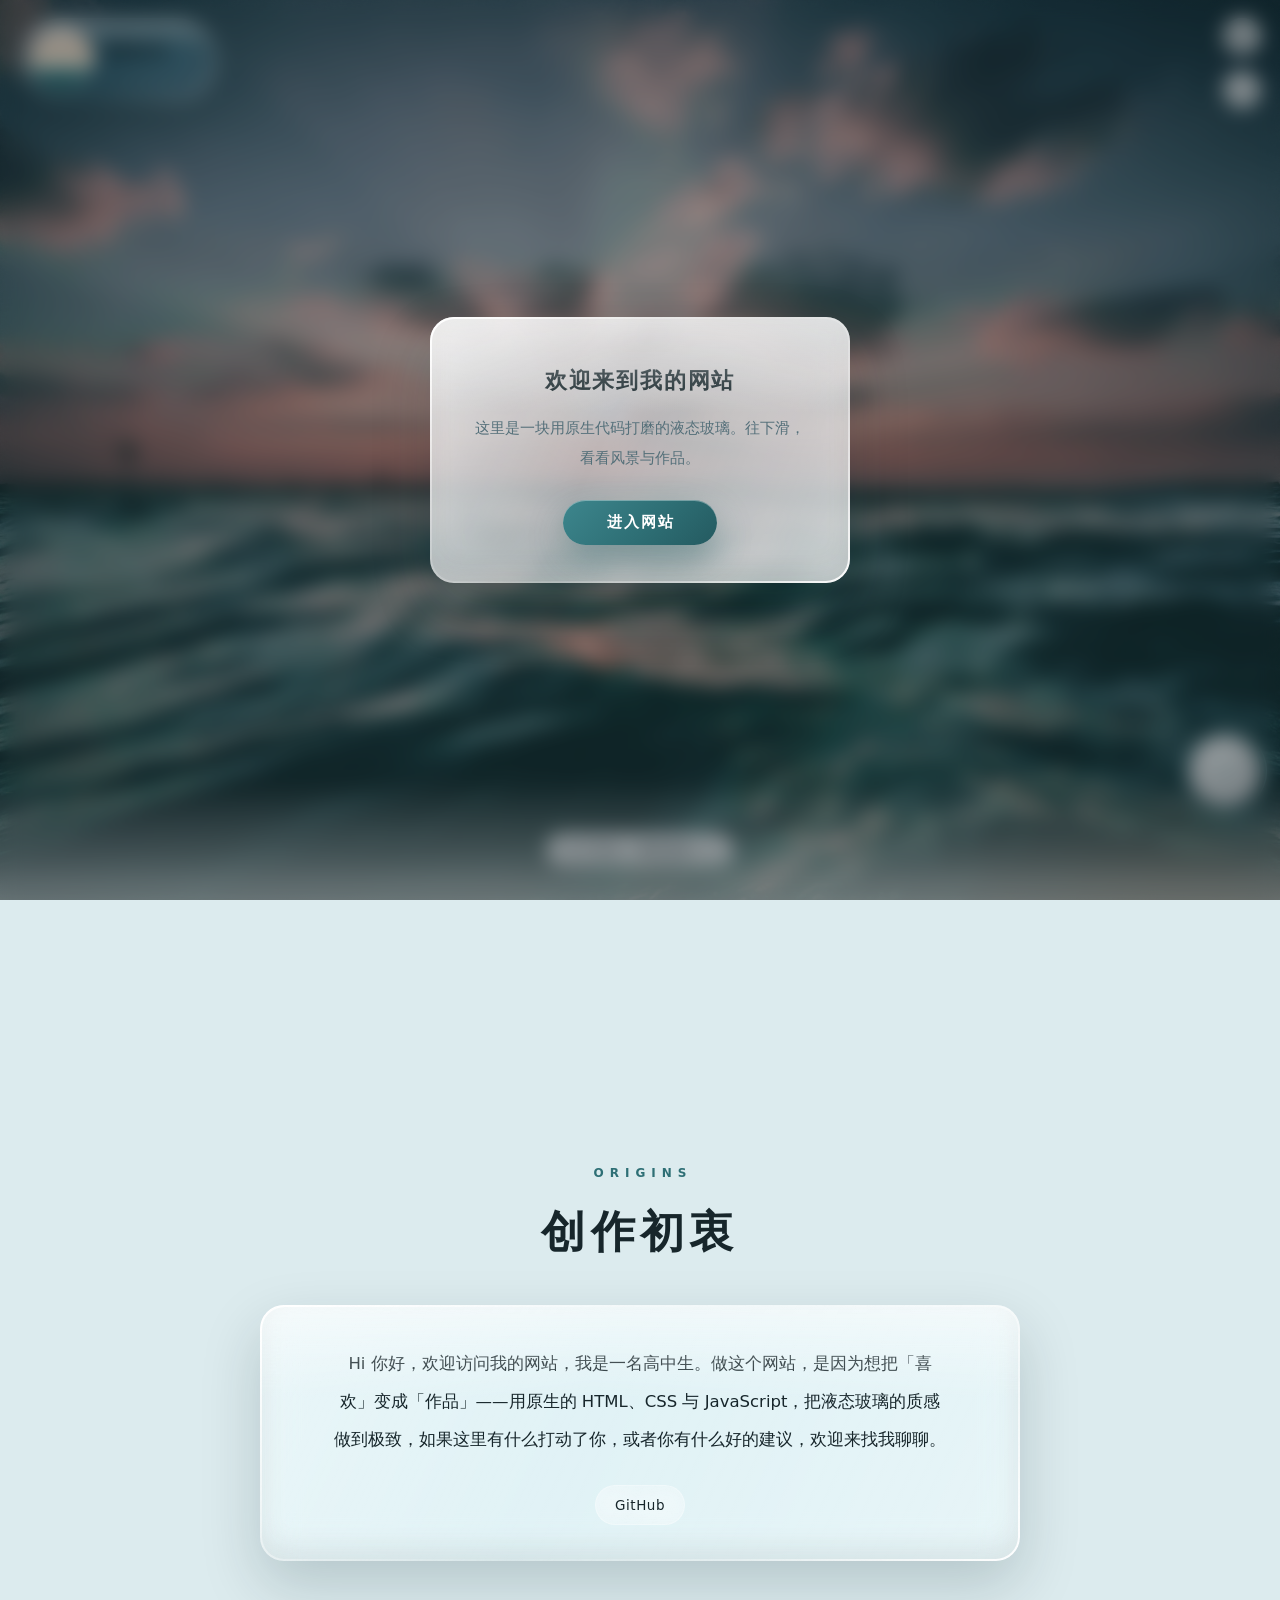
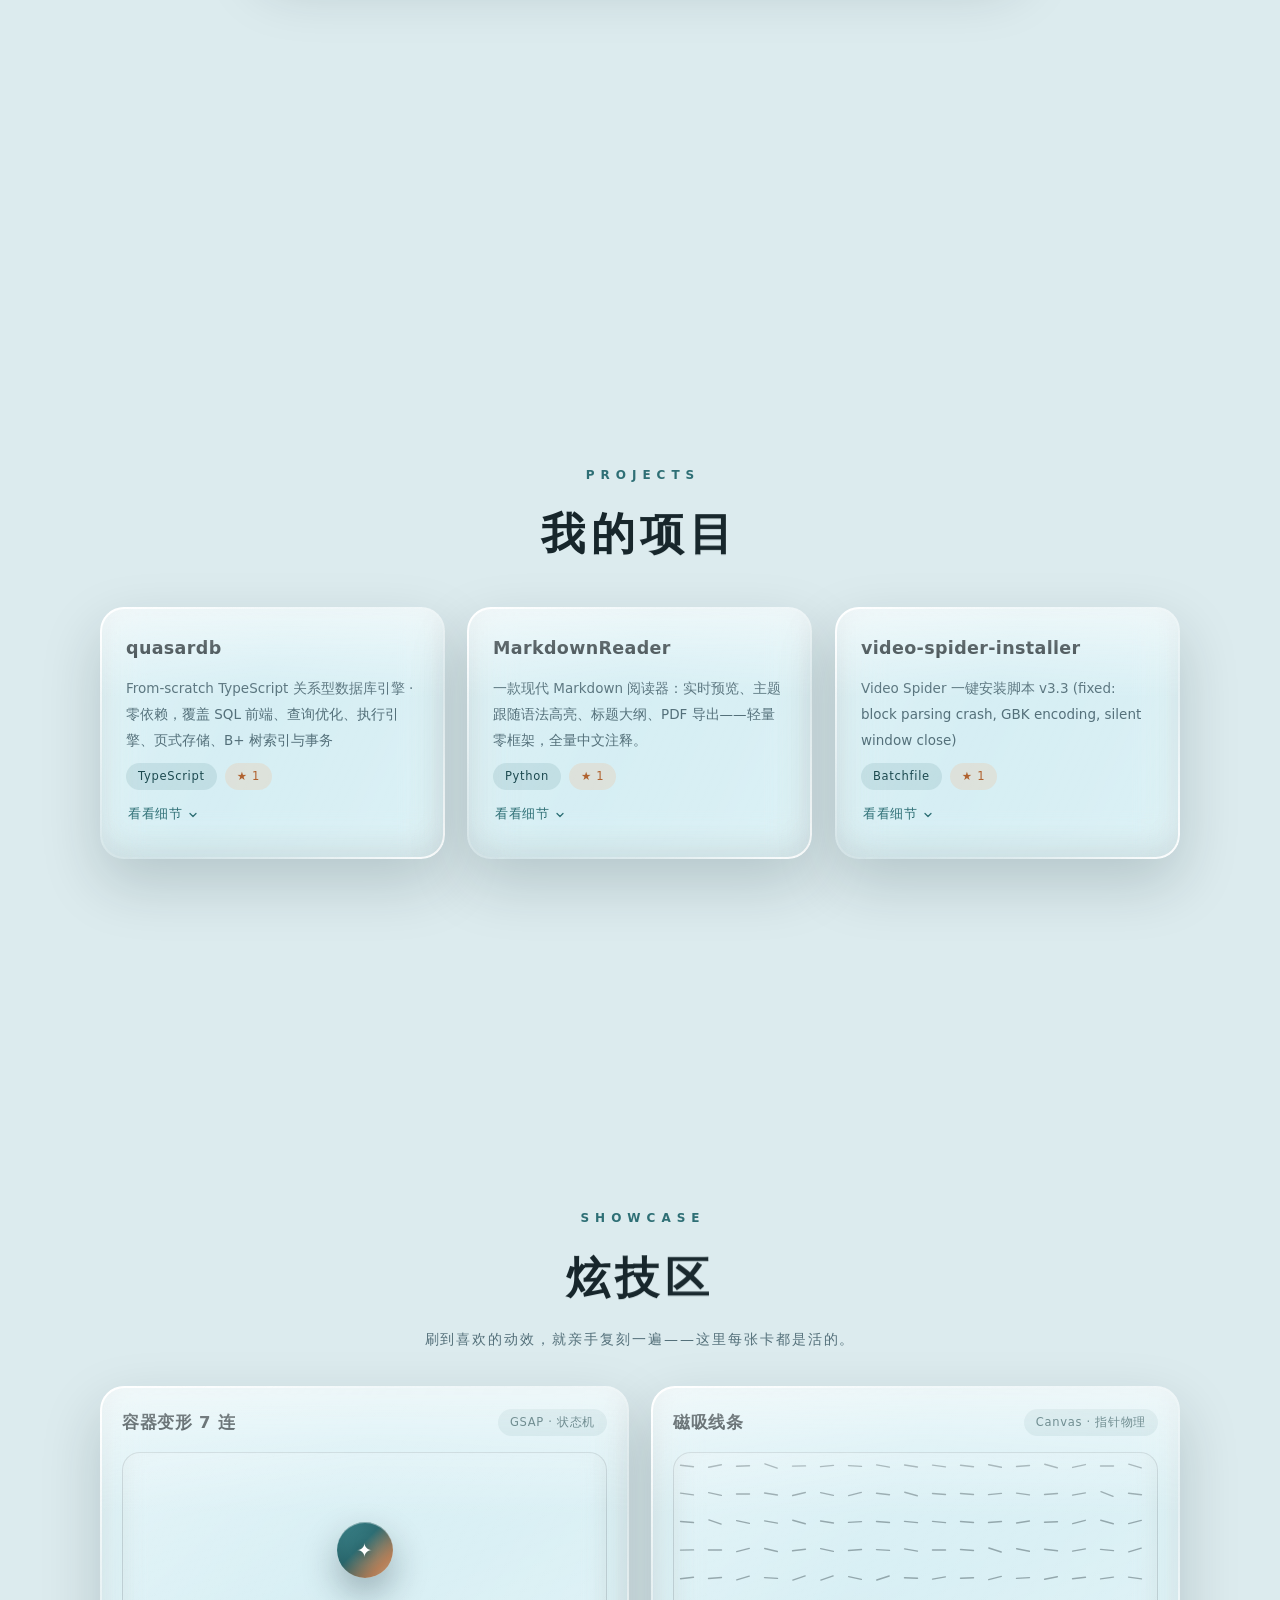
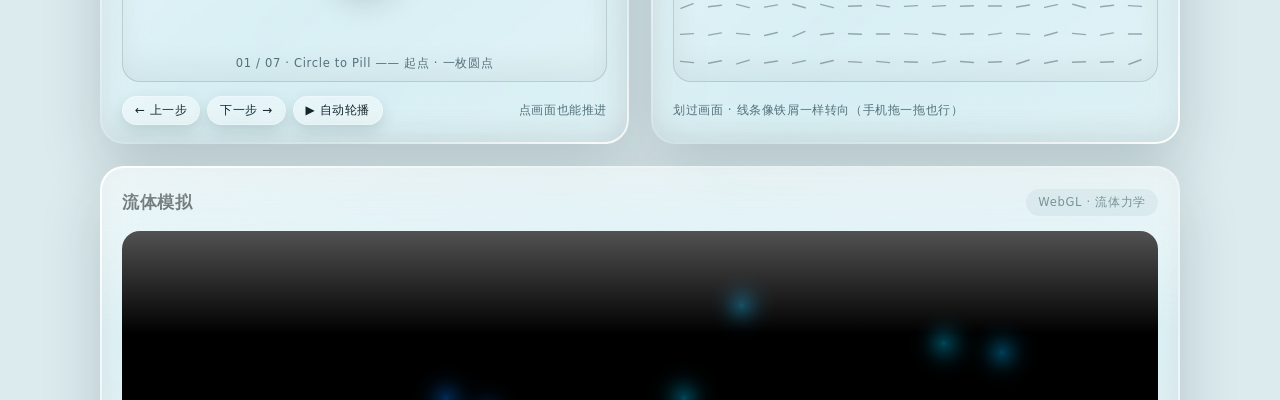
==== index.html @ e71c5c93 "fix: 导航球三连修（v20261081）：菜单条目统一行高（GitHub 继承 1.8 行高独大）、珠子换 5.5s 可感轻浮动+悬停抬升、页脚找回归 tilt/入场揭示并让第四屏内滚同步倾斜坐标" ====
<!DOCTYPE html>
<html lang="zh-CN">
<head>
  <meta charset="UTF-8">
  <meta name="viewport" content="width=device-width, initial-scale=1.0, viewport-fit=cover">
  <meta name="color-scheme" content="light dark">
  <meta name="description" content="跨世代 · 个人创作者。原生代码手写的液态玻璃个人站：创作初衷与项目展示。">
  <!-- 相对路径基准：适配 GitHub Pages 子路径部署 -->
  <base href="./">
  <title>跨世代 · Liquid Glass</title>
  <link rel="stylesheet" href="css/style.css?v=20261081">
  <link rel="stylesheet" href="css/showcase.css?v=20261081">
</head>
<body>

  <!-- 全页视频背景：放入 assets/hero-video.mp4 后自动启用固定播放 -->
  <video id="hero-video" muted loop playsinline preload="auto" hidden
         aria-hidden="true"></video>

  <!-- 全页天幕：流动渐变层 + 极光层（fixed，所有屏共享同一底，翻页无接缝） -->
  <div class="page-flow" aria-hidden="true"></div>
  <div class="page-aurora" aria-hidden="true"><i></i><i></i><i></i></div>

  <!-- 左上角身份栏：头像 + 名字 + 引言（点击头像丝滑展开自我介绍） -->
  <header class="identity glass-chip" id="identity">
    <button class="avatar glass-orb" id="avatar" type="button"
            aria-expanded="false" aria-controls="about-card" title="关于我">
      <img src="assets/avatar.jpg?v=2" alt="跨世代的头像" id="avatar-img">
    </button>
    <div class="identity-text">
      <h1 class="identity-name" id="hero-name"></h1>
      <p class="identity-motto" id="hero-motto"></p>
    </div>
  </header>

  <!-- 展开的自我介绍玻璃卡：挂在 body 层（身份栏自带模糊，会把子卡的
       背板采样圈死在自己的合成根里，字透出来没有模糊），fixed 定位到卡下 -->
  <div class="about-card glass-panel" id="about-card">
    <p class="about-kicker" id="about-kicker"></p>
    <h2 class="about-title" id="about-title"></h2>
    <p class="about-text" id="about-text"></p>
    <div class="about-actions">
      <a class="ghost-btn" id="about-github" target="_blank" rel="noopener"></a>
      <button class="ghost-btn" id="about-fold" type="button">收起</button>
    </div>
  </div>

  <!-- 快捷导航球：固定悬浮，点击弹出快捷菜单（回顶部 / 初衷 / 项目 / 炫技区 / GitHub） -->
  <div class="orb-anchor" id="orb-anchor">
    <button class="orb glass-orb orb-c" id="orb-nav" type="button" data-depth="0.04"
            aria-expanded="false" aria-controls="orb-menu" aria-label="快捷导航">
      <i class="orb-halo" aria-hidden="true"></i>
      <span class="orb-glyph" aria-hidden="true">✦</span>
    </button>
    <nav class="orb-menu" id="orb-menu" hidden aria-label="快捷导航菜单">
      <button class="orb-item" data-go="top" type="button">⌂ 回顶部</button>
      <button class="orb-item" data-go="s-creation" type="button">✎ 创作初衷</button>
      <button class="orb-item" data-go="s-projects" type="button">◈ 我的项目</button>
      <button class="orb-item" data-go="s-showcase" type="button">⚗ 炫技区</button>
      <a class="orb-item" id="orb-github" target="_blank" rel="noopener">↗ GitHub</a>
    </nav>
  </div>

  <!-- 右上角：深浅色切换 + 液态玻璃开关（悬停 1 秒显示功能提示） -->
  <div class="top-controls">
    <button class="theme-toggle glass-control" id="theme-toggle" type="button"
            aria-label="深浅色切换">
      <svg viewBox="0 0 24 24" width="18" height="18" aria-hidden="true">
        <g class="icon-moon">
          <path d="M21 12.79A9 9 0 1 1 11.21 3 7 7 0 0 0 21 12.79z" fill="currentColor"/>
        </g>
        <g class="icon-sun" fill="none" stroke="currentColor" stroke-width="2.2" stroke-linecap="round">
          <circle cx="12" cy="12" r="4.4" fill="currentColor" stroke="none"/>
          <path d="M12 2.5v2.2M12 19.3v2.2M2.5 12h2.2M19.3 12h2.2M5.2 5.2l1.6 1.6M17.2 17.2l1.6 1.6M18.8 5.2l-1.6 1.6M6.8 17.2l-1.6 1.6"/>
        </g>
      </svg>
      <span class="tip">深浅色切换</span>
    </button>

    <button class="glass-toggle glass-control" id="glass-toggle" type="button"
            aria-pressed="true" aria-label="材质切换">
      <svg viewBox="0 0 36 36" width="18" height="18" aria-hidden="true">
        <circle class="glass-toggle-on"  cx="18" cy="18" r="7"/>
        <circle class="glass-toggle-off" cx="18" cy="18" r="7"/>
      </svg>
      <span class="tip">材质切换</span>
    </button>
  </div>

  <!-- ================= 全屏吸附滚动容器 ================= -->
  <main class="snap" id="snap">

    <!-- ===== 第一屏：唯美风景 ===== -->
    <section class="scene s-hero" id="s-hero">
      <div class="hero-bg" aria-hidden="true">
        <img src="assets/hero.jpg" alt="" id="hero-img">
      </div>
      <div class="hero-veil" aria-hidden="true"></div>
      <!-- 动态层：海面碎金波光 + 浮尘微粒（canvas 逐帧） -->
      <canvas class="hero-fx" id="hero-fx" aria-hidden="true"></canvas>

      <!-- 滚动提示 -->
      <button class="scroll-hint glass-chip" id="scroll-hint" type="button">
        <span id="scroll-hint-text"></span>
        <svg viewBox="0 0 24 24" width="14" height="14" aria-hidden="true">
          <path d="M4 9l8 8 8-8" fill="none" stroke="currentColor"
                stroke-width="2.4" stroke-linecap="round" stroke-linejoin="round"/>
        </svg>
      </button>
    </section>

    <!-- ===== 第二屏：创作初衷 ===== -->
    <section class="scene s-creation" id="s-creation">
      <div class="scene-inner">
        <header class="scene-head">
          <p class="kicker reveal" id="creation-kicker"></p>
          <h2 class="scene-title" id="creation-title"></h2>
        </header>
        <div class="glass-panel tilt creation-panel reveal" id="creation-panel">
          <i class="glare" aria-hidden="true"></i>
          <p class="big-text" id="creation-text"></p>
          <div class="panel-links">
            <a class="ghost-btn magnetic" id="creation-github" target="_blank" rel="noopener"></a>
          </div>
        </div>
      </div>
    </section>

    <!-- ===== 第三屏：我的项目 ===== -->
    <section class="scene s-projects" id="s-projects">
      <div class="scene-inner scene-inner-wide">
        <header class="scene-head">
          <p class="kicker reveal" id="projects-kicker"></p>
          <h2 class="scene-title" id="projects-title"></h2>
        </header>
        <div class="project-grid" id="project-grid">
          <!-- 骨架屏：加载时的玻璃占位 -->
          <div class="project-card glass-panel skeleton"><i class="glare"></i></div>
          <div class="project-card glass-panel skeleton"><i class="glare"></i></div>
          <div class="project-card glass-panel skeleton"><i class="glare"></i></div>
        </div>
        <p class="project-fallback glass-chip" id="project-fallback" hidden></p>
      </div>
    </section>

    <!-- ===== 第四屏：炫技区（内容超一屏，场景内部滚动，外层四页吸附节奏不变） ===== -->
    <section class="scene s-showcase" id="s-showcase">
      <div class="scene-inner scene-inner-wide">
        <header class="scene-head">
          <p class="kicker reveal" id="showcase-kicker"></p>
          <h2 class="scene-title" id="showcase-title"></h2>
          <p class="show-sub reveal" id="showcase-sub"></p>
        </header>

        <div class="show-grid" id="show-grid">

          <!-- ① 容器变形 7 连：七个几何状态的状态机 -->
          <article class="show-card glass-panel reveal">
            <i class="glare" aria-hidden="true"></i>
            <header class="show-head">
              <h3 class="show-name">容器变形 7 连</h3>
              <span class="pill">GSAP · 状态机</span>
            </header>
            <div class="stage stage-morph" id="st-morph" role="group"
                 aria-label="容器变形演示：点击画面推进到下一个形态">
              <div class="morph-fit">
                <div class="morph-box">
                  <div class="m-group" data-g="g-icon"><span class="m-glyph">✦</span></div>
                  <div class="m-group" data-g="g-pill">
                    <span class="m-glyph sm">✦</span><span class="m-text">继续探索</span>
                  </div>
                  <div class="m-group" data-g="g-card">
                    <strong class="m-title">展开的卡片</strong>
                    <p class="m-desc">胶囊撑开成卡，内容成组浮现</p>
                    <div class="m-chips">
                      <span class="m-chip">液态玻璃</span><span class="m-chip">OriginOS 手感</span>
                    </div>
                  </div>
                  <div class="m-group" data-g="g-upload">
                    <svg viewBox="0 0 24 24" width="20" height="20" aria-hidden="true">
                      <path d="M12 19V6M5.5 12.5L12 6l6.5 6.5" fill="none" stroke="#fff"
                            stroke-width="2.4" stroke-linecap="round" stroke-linejoin="round"/>
                    </svg>
                    <span class="m-text">上传作品</span>
                  </div>
                  <div class="m-group" data-g="g-size">
                    <div class="m-grid">
                      <i class="m-block"></i><i class="m-block"></i><i class="m-block"></i><i class="m-block"></i>
                    </div>
                  </div>
                  <div class="m-group g-reflow" data-g="g-reflow">
                    <span class="m-num">①</span><span class="m-num">②</span>
                    <span class="m-num">③</span><span class="m-num">④</span>
                  </div>
                  <div class="m-group" data-g="g-done">
                    <svg viewBox="0 0 24 24" width="26" height="26" aria-hidden="true">
                      <path d="M4.5 12.5l5 5 10-11" fill="none" stroke="#fff"
                            stroke-width="2.6" stroke-linecap="round" stroke-linejoin="round"/>
                    </svg>
                  </div>
                </div>
              </div>
              <p class="morph-label" id="morph-label" aria-live="polite"></p>
            </div>
            <footer class="show-foot">
              <div class="foot-ctrl">
                <button class="mini-btn" id="morph-prev" type="button">← 上一步</button>
                <button class="mini-btn" id="morph-next" type="button">下一步 →</button>
                <button class="mini-btn" id="morph-auto" type="button" aria-pressed="false">▶ 自动轮播</button>
              </div>
              <span class="foot-hint">点画面也能推进</span>
            </footer>
          </article>

          <!-- ② 磁吸线条：指针/手指靠近时线条像铁屑一样转向 -->
          <article class="show-card glass-panel reveal">
            <i class="glare" aria-hidden="true"></i>
            <header class="show-head">
              <h3 class="show-name">磁吸线条</h3>
              <span class="pill">Canvas · 指针物理</span>
            </header>
            <div class="stage stage-touch" id="st-magnet" role="group"
                 aria-label="磁吸线条演示区：指针划过或手指拖动，线条会转向跟随">
            </div>
            <footer class="show-foot">
              <span class="foot-hint">划过画面 · 线条像铁屑一样转向（手机拖一拖也行）</span>
            </footer>
          </article>

          <!-- ③ 流体模拟：GPU 流体力学旗舰（通栏大舞台） -->
          <article class="show-card show-card--wide glass-panel reveal">
            <i class="glare" aria-hidden="true"></i>
            <header class="show-head">
              <h3 class="show-name">流体模拟</h3>
              <span class="pill">WebGL · 流体力学</span>
            </header>
            <div class="stage stage--cinema stage-touch" id="st-fluid" role="group"
                 aria-label="流体模拟演示区：在画面上拖动，颜料会随涡流揉开；停下不动它自己也会涌">
            </div>
            <footer class="show-foot">
              <span class="foot-hint">随手搅一搅 · 涡流把颜料揉开，停下它自己也会涌</span>
            </footer>
          </article>

          <!-- ④ 液态透镜：SDF 光线行进玻璃熔球（通栏大舞台） -->
          <article class="show-card show-card--wide glass-panel reveal">
            <i class="glare" aria-hidden="true"></i>
            <header class="show-head">
              <h3 class="show-name">液态透镜</h3>
              <span class="pill">WebGL · 光线行进</span>
            </header>
            <div class="stage stage--cinema" id="st-glass" role="group"
                 aria-label="液态透镜演示区：三颗玻璃球熔成流动的变形虫，指尖伸过去它会涌过来">
            </div>
            <footer class="show-foot">
              <span class="foot-hint">指尖伸过去 · 玻璃熔体会朝你涌</span>
            </footer>
          </article>

        </div>

        <p class="show-end reveal" id="showcase-end"></p>

        <!-- 页脚：横置玻璃小胶囊（版权页脚归最后一页，跟随内容流） -->
        <footer class="footer-bar glass-chip tilt reveal" id="footer-bar">
          <i class="glare" aria-hidden="true"></i>
          <a class="footer-link" id="footer-github" target="_blank" rel="noopener"></a>
          <i class="footer-sep" aria-hidden="true"></i>
          <span class="footer-copy" id="footer-copy"></span>
        </footer>
      </div>
    </section>
  </main>

  <!-- ============ 欢迎弹窗（仅首次访问展示） ============ -->
  <div class="modal" id="modal" hidden>
    <div class="modal-card glass-panel">
      <h1 class="modal-title" id="modal-title"></h1>
      <p class="modal-text" id="modal-text"></p>
      <button class="cta-btn magnetic" id="modal-btn" type="button"></button>
    </div>
  </div>

  <script src="assets/vendor/gsap.min.js"></script>
  <script src="js/config.js?v=20261081"></script>
  <script src="js/main.js?v=20261081"></script>
  <script src="js/showcase.js?v=20261081"></script>
  <script src="js/showcase-gl.js?v=20261081"></script>
</body>
</html>
---- css/style.css ----
/* ============================================================
   style.css · 跨世代 · Liquid Glass
   材质：液态玻璃（折射描边 + 顶部高光 + 指针追光 + 真实位移折射）
   动效：弹簧缓动 / Ken Burns / 视差 / 3D 倾斜 / 磁性吸附
   分区：
   ① 重置与令牌（浅/深）   ② 全屏吸附滚动
   ③ 液态玻璃材质体系      ④ 固定标识 / 右上角开关
   ⑤ 第一屏 风景           ⑥ 头像与自我介绍展开
   ⑦ 通用场景（标题/极光/揭示）
   ⑧ 创作初衷              ⑨ 项目网格
   ⑩ 尾屏页脚              ⑪ 欢迎弹窗
   ⑫ 按钮体系              ⑬ 关键帧
   ⑭ 无障碍（减弱动态）    ⑮ 响应式
   ============================================================ */

/* ---------- ① 重置与令牌 ---------- */
* { box-sizing: border-box; margin: 0; padding: 0; }

:root {
  /* 自照片提取的青橙色系 */
  --teal: #2e6f75;
  --teal-deep: #1c4a50;
  --peach: #f2b98c;
  --cream: #f7f2e9;

  --bg-a: #dcebee;            /* 页面底色（青雾） */
  --bg-b: #f5eee3;            /* 页面底色（暖沙） */
  --ink: #17262b;
  --muted: #54707a;
  --line: rgba(23, 38, 43, 0.14);
  --flow-mid: #e7f0ee;        /* 流动底色中间色 */

  /* 玻璃（OriginOS 白玻璃透镜参数） */
  --glass-bg: linear-gradient(115deg, rgba(255,255,255,.26), rgba(255,255,255,.09) 42%, rgba(255,255,255,.2));
  --glass-solid: rgba(250, 252, 252, 0.92);
  --ring: linear-gradient(135deg, rgba(255,255,255,1), rgba(255,255,255,.28) 30%, rgba(255,255,255,.07) 50%, rgba(255,255,255,.32) 72%, rgba(255,255,255,.95));
  --sheen: linear-gradient(180deg, rgba(255,255,255,.52), rgba(255,255,255,0) 36%);
  --drop: 0 24px 60px rgba(8, 32, 40, 0.18), inset 0 -12px 26px rgba(8, 32, 40, 0.08);

  /* 弹簧缓动（OriginOS 6 手感） */
  --spring: cubic-bezier(0.34, 1.56, 0.64, 1);
  --out: cubic-bezier(0.22, 1, 0.36, 1);
}

body.dark {
  --bg-a: #0a1418;
  --bg-b: #0f1d23;
  --flow-mid: #12242c;
  --ink: #e6f0f2;
  --muted: #92a9b1;
  --line: rgba(230, 240, 242, 0.12);
  --glass-bg: linear-gradient(115deg, rgba(255,255,255,.12), rgba(255,255,255,.04) 42%, rgba(255,255,255,.09));
  --glass-solid: rgba(14, 23, 28, 0.95);
  --ring: linear-gradient(135deg, rgba(255,255,255,.5), rgba(255,255,255,.12) 30%, rgba(255,255,255,.03) 50%, rgba(255,255,255,.16) 72%, rgba(255,255,255,.42));
  --sheen: linear-gradient(180deg, rgba(255,255,255,.18), rgba(255,255,255,0) 36%);
  --drop: 0 30px 70px rgba(0, 0, 0, 0.5), inset 0 -12px 26px rgba(0, 0, 0, 0.28);
}

html {
  scroll-behavior: smooth;
  scroll-snap-type: y mandatory;   /* 全屏吸附翻页 */
}

body {
  min-height: 100vh;
  background: var(--bg-a);   /* 基础色，视觉底色由全页天幕层承担 */
  color: var(--ink);
  font-family: "PingFang SC", "MiSans", "HarmonyOS Sans SC", "Microsoft YaHei", system-ui, sans-serif;
  line-height: 1.8;
  overflow-x: hidden;
  -webkit-font-smoothing: antialiased;
  transition: background 0.5s var(--out), color 0.5s var(--out);
}

/* ---------- ② 全屏吸附滚动 ---------- */
.scene {
  position: relative;
  min-height: 100vh;
  min-height: 100svh;
  scroll-snap-align: start;
  scroll-snap-stop: always;
  display: grid;
  place-items: center;
  padding: 108px 26px 84px;
  overflow: hidden;
}

/* ---------- ③ 液态玻璃材质体系 ----------
   三层叠加：折射描边(::before) + 玻璃底(含流光) + 顶部高光(::after)；
   追光 glare 为独立子元素，跟随指针（--gx/--gy 由 JS 写入）。
   注意：backdrop-filter 不参与过渡（避免逐帧重算模糊）。 */
.glass-panel, .glass-chip, .glass-control, .glass-orb {
  position: relative;
  border-radius: 24px;
  background-image: var(--glass-bg);
  -webkit-backdrop-filter: blur(22px) saturate(180%);
  backdrop-filter: blur(22px) saturate(180%);
  box-shadow: var(--drop);
  transition: background-color 0.45s var(--out), box-shadow 0.45s var(--out);
  isolation: isolate;
}

/* 漂浮玻璃珠：真折射透镜（canvas 逐帧绘制弯折画面，这里只做微弱柔化，
   保证折射纹理清晰透出） */
.glass-orb {
  -webkit-backdrop-filter: blur(1px) saturate(180%) brightness(1.05);
  backdrop-filter: blur(1px) saturate(180%) brightness(1.05);
}

/* 折射描边：渐变环模拟玻璃边缘的弯折高光 */
.glass-panel::before, .glass-chip::before, .glass-control::before, .glass-orb::before {
  content: '';
  position: absolute;
  inset: 0;
  border-radius: inherit;
  padding: 1.6px;
  background: var(--ring);
  -webkit-mask: linear-gradient(#000 0 0) content-box, linear-gradient(#000 0 0);
  -webkit-mask-composite: xor;
  mask: linear-gradient(#000 0 0) content-box, linear-gradient(#000 0 0);
  mask-composite: exclude;
  pointer-events: none;
  z-index: 2;
}

/* 顶部高光：模拟天光在玻璃上表面的反射 */
.glass-panel::after, .glass-chip::after, .glass-control::after, .glass-orb::after {
  content: '';
  position: absolute;
  inset: 0;
  border-radius: inherit;
  background: var(--sheen);
  pointer-events: none;
  z-index: 2;
}

/* 追光层：跟随指针的高光斑 */
.glare {
  position: absolute;
  inset: -1px;
  border-radius: inherit;
  background: radial-gradient(340px circle at var(--gx, 50%) var(--gy, 40%),
              rgba(255, 255, 255, 0.32), rgba(255, 255, 255, 0) 58%);
  opacity: 0;
  transition: opacity 0.35s var(--out);
  pointer-events: none;
  z-index: 1;
}
.tilt:hover .glare, .glass-panel:hover > .glare { opacity: 1; }

/* 小号玻璃胶囊（徽章/引言/提示） */
.glass-chip {
  border-radius: 999px;
  padding: 7px 18px;
  font-size: 13px;
  letter-spacing: 0.08em;
}

/* 玻璃关闭：更实的半透明底，保证可读性（backdrop-filter 移除）
   玻璃珠单独处理：保留气泡明暗结构，仅关闭折射（--orb-bg 定义在 .orb 上） */
body:not(.glass-enabled) .glass-panel,
body:not(.glass-enabled) .glass-chip,
body:not(.glass-enabled) .glass-control {
  background-image: none;
  background-color: var(--glass-solid);
  -webkit-backdrop-filter: none;
  backdrop-filter: none;
}
body:not(.glass-enabled) .orb {
  background-image: var(--orb-bg);
  background-color: transparent;
  -webkit-backdrop-filter: blur(1px) saturate(120%);
  backdrop-filter: blur(1px) saturate(120%);
}
@supports not ((backdrop-filter: blur(1px)) or (-webkit-backdrop-filter: blur(1px))) {
  .glass-panel, .glass-chip, .glass-control, .glass-orb {
    background-image: none;
    background-color: var(--glass-solid);
  }
}

/* ---------- ④ 左上角身份栏 / 右上角开关 ---------- */
.identity {
  position: fixed;
  top: 18px;
  left: 20px;
  z-index: 900;
  display: flex;
  align-items: center;
  gap: 14px;
  padding: 10px 46px 10px 10px;
  animation: fadeDown 0.9s var(--out) 0.15s both;
}
.identity-name {
  font-size: 18px;
  font-weight: 800;
  letter-spacing: 0.1em;
  line-height: 1.35;
}
.identity-motto {
  font-size: 11.5px;
  letter-spacing: 0.34em;
  color: var(--muted);
  line-height: 1.5;
  white-space: nowrap;
}
/* 详情卡展开时身份栏联动：亮环提亮、头像微放大（开合状态由 body.about-open 驱动） */
body.about-open .identity {
  box-shadow:
    inset 0 0 0 1.5px rgba(255, 255, 255, 0.55),
    0 18px 44px rgba(8, 32, 40, 0.28);
}
body.about-open .identity .avatar { transform: scale(1.06); }
body.dark.about-open .identity {
  box-shadow:
    inset 0 0 0 1.5px rgba(255, 255, 255, 0.28),
    0 18px 44px rgba(0, 0, 0, 0.45);
}

.top-controls {
  position: fixed;
  top: 18px;
  right: 20px;
  z-index: 900;
  display: flex;
  flex-direction: column;
  align-items: flex-end;
}
.top-controls > * + * { margin-top: 18px; }   /* 两枚按钮的间距 */
/* 悬停的按钮提升到兄弟之上：向下弹出的提示不会被相邻按钮盖住 */
.top-controls .glass-control:hover { z-index: 5; }

.glass-toggle {
  width: 36px;
  height: 36px;
  border: none;
  cursor: pointer;
  color: var(--ink);
  display: flex;
  align-items: center;
  justify-content: center;
  border-radius: 50%;
  transition:
    border-radius 0.5s var(--spring),
    background-color 0.5s var(--out),
    box-shadow 0.45s var(--out),
    transform 0.3s var(--spring);
}
.glass-toggle:hover { border-radius: 12px; transform: scale(1.06); }
.glass-toggle:active { transform: scale(0.94); }
.glass-toggle .glass-toggle-on { fill: currentColor; display: block; }
.glass-toggle .glass-toggle-off { fill: none; stroke: currentColor; stroke-width: 2.4; display: none; }
body:not(.glass-enabled) .glass-toggle .glass-toggle-on { display: none; }
body:not(.glass-enabled) .glass-toggle .glass-toggle-off { display: block; }

/* 深浅色切换：浅色显示月亮（点击转深色），深色显示太阳 */
.theme-toggle {
  width: 36px;
  height: 36px;
  border: none;
  cursor: pointer;
  color: var(--ink);
  display: flex;
  align-items: center;
  justify-content: center;
  border-radius: 50%;
  transition:
    border-radius 0.5s var(--spring),
    background-color 0.5s var(--out),
    box-shadow 0.45s var(--out),
    transform 0.3s var(--spring);
}
.theme-toggle:hover { border-radius: 12px; transform: scale(1.06); }
.theme-toggle:active { transform: scale(0.94); }
.theme-toggle svg { display: block; }
.theme-toggle .icon-moon { display: block; }
.theme-toggle .icon-sun { display: none; }
body.dark .theme-toggle .icon-moon { display: none; }
body.dark .theme-toggle .icon-sun { display: block; }

/* 悬停 1 秒显示功能提示：真实 DOM 元素（伪元素在部分 Chromium 存在
   背板与文字错位渲染的 bug），实底胶囊保证框文一体 */
.glass-control .tip {
  position: absolute;
  top: calc(100% + 10px);
  right: 0;
  padding: 7px 16px;
  border-radius: 14px;
  background: rgba(28, 38, 44, 0.92);
  box-shadow:
    inset 0 0 0 1px rgba(255, 255, 255, 0.22),
    0 10px 26px rgba(8, 32, 40, 0.32);
  color: #fff;
  font-size: 12px;
  letter-spacing: 0.08em;
  white-space: nowrap;
  opacity: 0;
  pointer-events: none;
  transform: translateY(-5px) scale(0.94);
  transform-origin: 80% 0;
  transition: opacity 0.3s var(--out), transform 0.35s var(--spring);
  z-index: 30;
}
.glass-control:hover .tip {
  opacity: 1;
  transform: translateY(0) scale(1);
  transition-delay: 1s, 1s;
}

/* 主题浪潮过渡：View Transitions 圆形揭示（JS 从按钮位置驱动） */
::view-transition-old(root),
::view-transition-new(root) {
  animation: none;
  mix-blend-mode: normal;
}

/* ---------- ⑤ 第一屏：唯美风景 ---------- */
.s-hero { place-items: center; }

.hero-bg {
  position: absolute;
  inset: 0;
  overflow: hidden;
  /* 背景鼠标视差由 JS 写在此层（内层 img 独立做运镜，互不打架） */
  will-change: transform;
  /* 照片底部长段渐隐，融入全页天幕 —— 翻页零接缝的关键 */
  -webkit-mask-image: linear-gradient(180deg, #000 85%, rgba(0,0,0,0.55) 93%, transparent 100%);
  mask-image: linear-gradient(180deg, #000 85%, rgba(0,0,0,0.55) 93%, transparent 100%);
}
.hero-bg img {
  width: 100%;
  height: 100%;
  object-fit: cover;
  transform: scale(1.06);
  animation: kenburns 44s ease-in-out infinite;
  will-change: transform;
  transition: opacity 0.9s var(--out);
}
.hero-bg img.off { opacity: 0; }

/* 视频背景：全页固定层（放入 assets/hero-video.mp4 自动启用），
   位于天幕之上、内容之下——所有屏的玻璃面板后透出的都是视频 */
#hero-video {
  position: fixed;
  inset: 0;
  width: 100%;
  height: 100%;
  object-fit: cover;
  z-index: -1;
}
#hero-video[hidden] { display: none; }

/* 动态层：海面碎金 + 浮尘 + 透镜折射（与照片同步渐隐，随天幕一起收尾） */
.hero-fx {
  position: absolute;
  inset: 0;
  width: 100%;    /* canvas 为 replaced 元素：inset 不拉伸，必须显式给尺寸 */
  height: 100%;
  z-index: 2;
  pointer-events: none;
  -webkit-mask-image: linear-gradient(180deg, #000 85%, rgba(0,0,0,0.55) 93%, transparent 100%);
  mask-image: linear-gradient(180deg, #000 85%, rgba(0,0,0,0.55) 93%, transparent 100%);
}
/* 压暗四缘，保证文字可读但不失「唯美」 */
/* 压暗四缘 + 底部渐变融入下一屏底色（消除翻页接缝） */
.hero-veil {
  position: absolute;
  inset: 0;
  background:
    radial-gradient(120% 90% at 50% 42%, rgba(8, 30, 38, 0) 40%, rgba(8, 30, 38, 0.26) 100%),
    linear-gradient(180deg, rgba(8, 30, 38, 0.2) 0%, rgba(8, 30, 38, 0) 26%, rgba(8, 30, 38, 0.06) 50%, rgba(8, 30, 38, 0) 84%);
  pointer-events: none;
  transition: background 0.5s var(--out);
}

/* 漂浮玻璃珠：真正的液态玻璃气泡
   低透明中心（背景清晰透过折射）+ 左上主高光 + 右下次反射
   + 边缘聚光 + 内壁阴影，五层叠加构成玻璃体积感 */
.orb {
  --orb-bg:
    radial-gradient(circle at 30% 26%, rgba(255,255,255,.42), rgba(255,255,255,.05) 22%, rgba(255,255,255,0) 42%),
    radial-gradient(circle at 74% 82%, rgba(255,255,255,.16), rgba(255,255,255,0) 38%),
    radial-gradient(circle at 50% 50%, rgba(255,255,255,0) 60%, rgba(255,255,255,.07) 82%, rgba(255,255,255,.28) 100%);
  position: absolute;
  border-radius: 50%;
  pointer-events: none;
  background-image: var(--orb-bg);
  -webkit-backdrop-filter: blur(5px) saturate(190%) brightness(1.12) contrast(1.06);
  backdrop-filter: blur(5px) saturate(190%) brightness(1.12) contrast(1.06);
  box-shadow:
    inset 0 0 22px rgba(255, 255, 255, 0.14),
    inset -10px -12px 28px rgba(8, 32, 40, 0.2),
    0 18px 44px rgba(8, 32, 40, 0.22);
  /* 窗口跨响应式断点时，尺寸与锚点平滑过渡（弹性缩放不跳变） */
  transition:
    width 0.6s var(--spring),
    height 0.6s var(--spring),
    left 0.6s var(--out),
    right 0.6s var(--out),
    top 0.6s var(--out),
    bottom 0.6s var(--out);
  animation: floaty var(--d, 30s) ease-in-out infinite alternate;
  will-change: transform;
  z-index: 3;   /* 玻璃壳在 canvas 折射层之上：波光/浮尘从珠后掠过，不再盖住珠体 */
}

.orb::before { padding: 1.6px; }   /* 外缘折射细环稍粗，玻璃感更强 */

/* 滚动提示 */
.scroll-hint {
  position: absolute;
  left: 50%;
  bottom: 34px;
  transform: translateX(-50%);
  z-index: 3;
  display: flex;
  align-items: center;
  gap: 8px;
  color: var(--ink);
  cursor: pointer;
  border: none;
  font-family: inherit;
  transition: transform 0.35s var(--spring), box-shadow 0.35s var(--out);
  animation: hintIn 1s var(--out) 0.9s backwards;
}
.scroll-hint:hover { transform: translateX(-50%) translateY(-3px); }
.scroll-hint svg { animation: nudge 1.8s ease-in-out infinite; }

/* ---------- ⑥ 头像（身份栏内）与自我介绍展开 ---------- */
.avatar {
  width: 64px;
  height: 64px;
  flex: none;
  border: none;
  padding: 0;
  border-radius: 50%;
  cursor: pointer;
  overflow: hidden;
  transition: transform 0.5s var(--spring), box-shadow 0.45s var(--out);
}
.avatar img {
  width: 100%;
  height: 100%;
  object-fit: cover;
  border-radius: 50%;
  display: block;
  transform: scale(1.08);
  transition: transform 0.6s var(--spring);
}
.avatar:hover { transform: scale(1.07) translateY(-2px); }
.avatar:active { transform: scale(0.94); }
.avatar[aria-expanded="true"] { transform: scale(0.94); }

/* 自我介绍卡：常驻渲染（不再 display:none，玻璃材质预热在位），
   挂在 body 层、fixed 定位到身份栏下方——保证背板模糊能采样到整页内容；
   从头像下方弹出，左对齐身份栏；展开时加厚玻璃，任何背景上保持可读 */
.about-card {
  position: fixed;
  top: 114px;
  left: 20px;
  width: min(340px, 86vw);
  padding: 26px 28px 24px;
  transform-origin: 44px -54px;   /* 原点指向头像球心 */
  transform: scale(0.16) translateY(-8px);
  opacity: 0;
  visibility: hidden;
  pointer-events: none;
  background-image: linear-gradient(115deg, rgba(255,255,255,.36), rgba(255,255,255,.18) 42%, rgba(255,255,255,.3));
  box-shadow: 0 30px 80px rgba(8, 32, 40, 0.3);
  transition:
    transform 0.55s var(--spring),
    opacity 0.32s var(--out),
    visibility 0s linear 0.42s,
    background-color 0.45s var(--out),
    box-shadow 0.45s var(--out);
  z-index: 890;                   /* 身份栏(900)之下、页面内容之上 */
}
.about-card.open {
  transform: scale(1) translateY(0);
  opacity: 1;
  visibility: visible;
  pointer-events: auto;
  transition:
    transform 0.55s var(--spring),
    opacity 0.32s var(--out),
    visibility 0s,
    background-color 0.45s var(--out),
    box-shadow 0.45s var(--out);
}
body.dark .about-card {
  background-image: linear-gradient(115deg, rgba(20,32,38,.62), rgba(20,32,38,.4) 42%, rgba(20,32,38,.55));
}
.about-text { color: var(--ink); opacity: 0.82; }
.about-card > * {
  opacity: 0;
  transform: translateY(10px);
  transition: opacity 0.4s var(--out), transform 0.5s var(--spring);
}
.about-card.open > * { opacity: 1; transform: none; }
.about-card.open > :nth-child(1) { transition-delay: 0.14s; }
.about-card.open > :nth-child(2) { transition-delay: 0.2s; }
.about-card.open > :nth-child(3) { transition-delay: 0.26s; }
.about-card.open > :nth-child(4) { transition-delay: 0.32s; }

.about-kicker {
  font-size: 11px;
  letter-spacing: 0.4em;
  color: var(--muted);
  margin-bottom: 4px;
}
.about-title {
  font-size: 22px;
  font-weight: 800;
  letter-spacing: 0.06em;
  margin-bottom: 8px;
}
.about-text {
  font-size: 13.8px;
  color: var(--muted);
  line-height: 2;
  margin-bottom: 16px;
}
.about-actions { display: flex; gap: 10px; flex-wrap: wrap; }

/* ---------- ⑦ 通用场景（背景透明，透出全页天幕） ---------- */
.s-creation, .s-projects { background: transparent; }

.scene-inner {
  position: relative;
  z-index: 1;
  width: min(760px, 100%);
  perspective: 1200px;
}
.scene-inner-wide { width: min(1080px, 100%); }

.scene-head { text-align: center; margin-bottom: 34px; }
.kicker {
  font-size: 12px;
  letter-spacing: 0.5em;
  text-indent: 0.5em;
  color: var(--teal);
  font-weight: 700;
  margin-bottom: 8px;
}
body.dark .kicker { color: #7fc4c9; }
.scene-title {
  font-size: clamp(30px, 5vw, 44px);
  font-weight: 800;
  letter-spacing: 0.12em;
}
.scene-title .char { display: inline-block; }   /* 逐字入场：字符需独立变换 */

/* ---------- 全页天幕：所有屏共享同一底色，翻页零接缝 ----------
   底层 .page-flow 为缓慢流动的整页渐变；上层 .page-aurora 是
   常驻视口的极光色块。各屏背景全部透明，交界处永远同色。 */
.page-flow {
  position: fixed;
  inset: 0;
  z-index: -3;
  pointer-events: none;
  overflow: hidden;
  background: linear-gradient(168deg, var(--bg-a), var(--flow-mid) 30%, var(--bg-b) 58%, var(--flow-mid) 82%, var(--bg-a));
  background-size: 130% 240%;
}
/* 流动感改用合成层光带漂移（GPU 合成，零重绘） */
.page-flow::after {
  content: '';
  position: absolute;
  inset: -30%;
  background: linear-gradient(115deg,
    transparent 30%, rgba(255, 255, 255, 0.055) 45%, transparent 58%,
    rgba(255, 255, 255, 0.045) 72%, transparent 86%);
  animation: flowDrift 26s ease-in-out infinite alternate;
  will-change: transform;
}
body.dark .page-flow::after {
  background: linear-gradient(115deg,
    transparent 30%, rgba(255, 214, 150, 0.05) 45%, transparent 58%,
    rgba(180, 220, 230, 0.04) 72%, transparent 86%);
}
.page-aurora { position: fixed; inset: 0; z-index: -2; pointer-events: none; overflow: hidden; }
.page-aurora i {
  position: absolute;
  border-radius: 50%;
  animation: drift 22s ease-in-out infinite alternate;
  will-change: transform;
}
.page-aurora i:nth-child(1) {
  width: 52vmax; height: 52vmax; left: -16vmax; top: -18vmax;
  background: radial-gradient(circle, rgba(46, 111, 117, 0.24), transparent 62%);
}
.page-aurora i:nth-child(2) {
  width: 44vmax; height: 44vmax; right: -14vmax; bottom: -16vmax;
  background: radial-gradient(circle, rgba(242, 185, 140, 0.3), transparent 62%);
  animation-delay: -7s;
}
.page-aurora i:nth-child(3) {
  width: 34vmax; height: 34vmax; left: 34%; top: 42%;
  background: radial-gradient(circle, rgba(140, 190, 200, 0.18), transparent 62%);
  animation-delay: -13s;
}
body.dark .page-aurora i:nth-child(1) { background: radial-gradient(circle, rgba(46, 111, 117, 0.4), transparent 62%); }
body.dark .page-aurora i:nth-child(2) { background: radial-gradient(circle, rgba(242, 185, 140, 0.15), transparent 62%); }
body.dark .page-aurora i:nth-child(3) { background: radial-gradient(circle, rgba(90, 150, 160, 0.2), transparent 62%); }

/* 滚动揭示：进入视口后浮起 */
.reveal {
  opacity: 0;
  transform: translateY(30px) scale(0.985);
  transition: opacity 0.8s var(--out), transform 0.8s var(--out);
  transition-delay: var(--rd, 0s);
}
.reveal.in {
  opacity: 1;
  transform: none;
  transition: opacity 0.8s var(--out), transform 0.8s var(--out), box-shadow 0.45s var(--out);
}

/* ---------- ⑧ 创作初衷 ---------- */
.creation-panel {
  padding: 40px 44px 36px;
  text-align: center;
  /* 加厚白玻璃：深浅主题下文字都有足够对比度 */
  background-image: linear-gradient(115deg, rgba(255,255,255,.5), rgba(255,255,255,.3) 42%, rgba(255,255,255,.44));
  -webkit-backdrop-filter: blur(20px) saturate(170%);
  backdrop-filter: blur(20px) saturate(170%);
}
body.dark .creation-panel {
  background-image: linear-gradient(115deg, rgba(18,26,32,.66), rgba(18,26,32,.45) 42%, rgba(18,26,32,.6));
}
.big-text {
  font-size: 16.5px;
  line-height: 2.3;
  color: var(--ink);
  text-wrap: balance;
}
.panel-links {
  margin-top: 26px;
  display: flex;
  gap: 12px;
  justify-content: center;
  flex-wrap: wrap;
}

/* ---------- ⑨ 项目网格 ---------- */
.project-grid {
  display: grid;
  grid-template-columns: repeat(auto-fit, minmax(280px, 1fr));
  gap: 22px;
}

.project-card {
  display: flex;
  flex-direction: column;
  gap: 10px;
  padding: 26px 26px 22px;
  color: var(--ink);
  /* transform 由 main.js 的 rAF 倾斜系统接管，这里只过渡阴影/底色 */
  transition: box-shadow 0.45s var(--out), background-color 0.45s var(--out);
  will-change: transform;
}
.project-card:hover { box-shadow: 0 34px 80px rgba(8, 32, 40, 0.24); }

.project-name {
  font-size: 17.5px;
  font-weight: 800;
  letter-spacing: 0.02em;
}
/* 拉伸链接：标题链接的 ::after 铺满卡片，整卡可点跳转仓库；
   「看看细节」按钮以 z-index 盖在其上，各管各的 */
.project-open {
  display: flex;
  align-items: center;
  gap: 8px;
  color: inherit;
  text-decoration: none;
}
.project-open::after {
  content: '';
  position: absolute;
  inset: 0;
}
.project-name .arrow {
  margin-left: auto;
  opacity: 0;
  transform: translateX(-6px);
  transition: opacity 0.3s var(--out), transform 0.4s var(--spring);
  color: var(--teal);
}
body.dark .project-name .arrow { color: #7fc4c9; }
.project-card:hover .arrow { opacity: 1; transform: none; }

.project-desc {
  font-size: 13.5px;
  color: var(--muted);
  line-height: 1.95;
  flex: 1 1 auto;
  display: -webkit-box;
  -webkit-line-clamp: 3;
  -webkit-box-orient: vertical;
  overflow: hidden;
}
.project-meta { display: flex; gap: 8px; flex-wrap: wrap; }
.pill {
  font-size: 11.5px;
  letter-spacing: 0.06em;
  border-radius: 999px;
  padding: 3px 12px;
  color: var(--teal-deep);
  background: rgba(46, 111, 117, 0.12);
}
body.dark .pill { color: #8fd0d5; background: rgba(46, 111, 117, 0.28); }
.pill.star { color: #b0622f; background: rgba(242, 185, 140, 0.24); }
body.dark .pill.star { color: #f4c39a; background: rgba(242, 185, 140, 0.14); }

/* 「看看细节」：卡内原位展开的技术清单 */
.project-toggle {
  position: relative;
  z-index: 2;                     /* 盖在拉伸链接之上 */
  display: inline-flex;
  align-items: center;
  gap: 5px;
  align-self: flex-start;
  margin-top: 2px;
  border: none;
  background: none;
  padding: 4px 2px;
  font-family: inherit;
  font-size: 12.5px;
  letter-spacing: 0.04em;
  color: var(--teal);
  cursor: pointer;
  transition: color 0.25s var(--out);
}
.project-toggle:hover { color: var(--teal-deep); }
body.dark .project-toggle { color: #7fc4c9; }
body.dark .project-toggle:hover { color: #9fd8dd; }
.project-toggle svg { transition: transform 0.45s var(--spring); }
.project-toggle[aria-expanded="true"] svg { transform: rotate(180deg); }

/* 展开容器：grid 行高 0fr→1fr 过渡；清单的全部留白都放在 li 上，
   收起时随内容一起被裁掉，折叠态零占位 */
.project-more {
  display: grid;
  grid-template-rows: 0fr;
  visibility: hidden;
  transition: grid-template-rows 0.5s var(--out), visibility 0s linear 0.5s;
}
.project-card.expanded .project-more {
  grid-template-rows: 1fr;
  visibility: visible;
  transition: grid-template-rows 0.5s var(--out), visibility 0s;
}
.project-more ul {
  min-height: 0;
  overflow: hidden;
  margin: 0;
  padding: 0;
  list-style: none;
}
.project-points li {
  position: relative;
  margin-top: 7px;
  padding-left: 16px;
  font-size: 12.8px;
  line-height: 1.9;
  color: var(--muted);
}
.project-points li::before {
  content: '';
  position: absolute;
  left: 2px;
  top: 0.78em;
  width: 5px;
  height: 5px;
  border-radius: 50%;
  background: var(--teal);
  opacity: 0.55;
}
body.dark .project-points li::before { background: #7fc4c9; }

/* 骨架屏：加载中的玻璃微光 */
.project-card.skeleton { min-height: 168px; }
.project-card.skeleton::after {
  background: linear-gradient(100deg, transparent 30%, rgba(255,255,255,.35) 50%, transparent 70%);
  background-size: 200% 100%;
  animation: shimmer 1.4s linear infinite;
  z-index: 3;
}
.project-fallback {
  margin: 18px auto 0;
  width: fit-content;
  color: var(--muted);
}

/* ---------- ⑩ 页脚：横置玻璃小胶囊（现居最后一屏「炫技区」内容末尾） ---------- */
.footer-bar {
  position: absolute;
  left: 0;
  right: 0;
  margin-inline: auto;   /* 不用 transform 居中，让位给倾斜动画 */
  width: fit-content;
  bottom: 30px;
  display: flex;
  align-items: center;
  justify-content: center;
  flex-wrap: wrap;
  gap: 4px 12px;
  row-gap: 2px;
  padding: 9px 24px;
  max-width: calc(100vw - 40px);
  font-size: 12.5px;
  color: var(--muted);
  text-align: center;
  cursor: default;
}
.footer-sep { width: 1px; height: 12px; background: var(--line); }
.footer-link {
  color: var(--muted);
  text-decoration: none;
  letter-spacing: 0.04em;
  transition: color 0.25s var(--out);
}
.footer-link:hover { color: var(--teal); }
body.dark .footer-link:hover { color: #7fc4c9; }
.footer-copy { letter-spacing: 0.04em; }

/* ---------- ⑪ 欢迎弹窗 ---------- */
/* 浅色主题下弹窗叠在深色照片上：强制白玻璃保证深色文字可读 */
body:not(.dark) .modal-card {
  background-image: linear-gradient(115deg, rgba(255,255,255,.82), rgba(255,255,255,.62) 42%, rgba(255,255,255,.76));
}
.modal {
  position: fixed;
  inset: 0;
  z-index: 2000;
  display: flex;
  align-items: center;
  justify-content: center;
  padding: 24px;
  background: rgba(6, 22, 28, 0.4);
  -webkit-backdrop-filter: blur(10px);
  backdrop-filter: blur(10px);
  opacity: 0;
  transition: opacity 0.4s var(--out);
}
.modal.show { opacity: 1; }
.modal[hidden] { display: none; }
.modal-card {
  width: min(420px, 92vw);
  padding: 44px 40px 38px;
  text-align: center;
  transform: scale(0.72) translateY(24px);
  opacity: 0;
  transition: transform 0.6s var(--spring), opacity 0.3s var(--out);
}
.modal.show .modal-card { transform: none; opacity: 1; }
.modal-title {
  font-size: 22px;
  font-weight: 800;
  letter-spacing: 0.08em;
  margin-bottom: 12px;
}
.modal-text {
  font-size: 14.5px;
  color: var(--muted);
  line-height: 2.1;
  margin-bottom: 26px;
}

/* ---------- ⑫ 按钮体系 ---------- */
.ghost-btn {
  display: inline-flex;
  align-items: center;
  gap: 6px;
  padding: 8px 20px;
  border-radius: 999px;
  border: none;
  background-image: var(--glass-bg);
  background-color: rgba(255, 255, 255, 0.04);
  -webkit-backdrop-filter: blur(12px) saturate(160%);
  backdrop-filter: blur(12px) saturate(160%);
  box-shadow: inset 0 0 0 1px rgba(255, 255, 255, 0.28);
  color: var(--ink);
  font-size: 13.5px;
  font-family: inherit;
  letter-spacing: 0.04em;
  text-decoration: none;
  cursor: pointer;
  /* transform 由磁性吸附（main.js）接管，这里只过渡阴影/底色 */
  transition: box-shadow 0.35s var(--out), background-color 0.35s var(--out);
  will-change: transform;
}
.ghost-btn:hover {
  box-shadow: inset 0 0 0 1px rgba(255, 255, 255, 0.5), 0 10px 26px rgba(8, 32, 40, 0.18);
}
body.dark .ghost-btn { box-shadow: inset 0 0 0 1px rgba(255, 255, 255, 0.16); }
body.dark .ghost-btn:hover { box-shadow: inset 0 0 0 1px rgba(255, 255, 255, 0.32), 0 10px 26px rgba(0, 0, 0, 0.4); }

.cta-btn {
  border: none;
  cursor: pointer;
  font-family: inherit;
  font-size: 15px;
  font-weight: 700;
  letter-spacing: 0.14em;
  text-indent: 0.14em;
  color: #fff;
  padding: 13px 42px;
  border-radius: 999px;
  background: linear-gradient(135deg, #3d868d, #2e6f75 55%, #245a60);
  box-shadow: 0 14px 34px rgba(30, 90, 96, 0.4), inset 0 1px 0 rgba(255, 255, 255, 0.35);
  transition: transform 0.4s var(--spring), box-shadow 0.35s var(--out), filter 0.3s;
}
.cta-btn:hover {
  transform: translateY(-3px) scale(1.03);
  box-shadow: 0 20px 44px rgba(30, 90, 96, 0.5), inset 0 1px 0 rgba(255, 255, 255, 0.4);
  filter: brightness(1.06);
}
.cta-btn:active { transform: translateY(-1px) scale(0.98); }


/* ---------- 快捷导航球（固定悬浮 + 弹出菜单） ---------- */
.orb-anchor {
  position: fixed;
  right: calc(18px + env(safe-area-inset-right, 0px));
  user-select: none;
  bottom: calc(84px + env(safe-area-inset-bottom, 0px));
  z-index: 850;
}
.orb-anchor .orb-c {
  position: relative;
  inset: auto;
  width: 74px;
  height: 74px;
  right: auto;
  bottom: auto;
  cursor: pointer;
  pointer-events: auto;      /* 覆盖装饰珠的 pointer-events:none，按钮必须可点 */
  user-select: none;         /* 防止点击触发文字选择/复制弹窗 */
  /* 首屏空旷：给珠子一圈常驻青色环境光，让它从照片里浮出来 */
  box-shadow:
    inset 0 0 22px rgba(255, 255, 255, 0.14),
    inset -10px -12px 28px rgba(8, 32, 40, 0.2),
    0 18px 44px rgba(8, 32, 40, 0.22),
    0 0 38px rgba(61, 134, 141, 0.38);
  /* 专属轻浮动：translate 属性驱动（transform 留给悬停），5.5s 一眼可感的呼吸 */
  animation: orbBob 5.5s ease-in-out infinite;
  transition: transform 0.35s var(--spring), box-shadow 0.45s var(--out);
}
.orb-anchor .orb-c:hover {
  transform: translateY(-3px) scale(1.05);
  box-shadow:
    inset 0 0 22px rgba(255, 255, 255, 0.14),
    inset -10px -12px 28px rgba(8, 32, 40, 0.2),
    0 22px 54px rgba(8, 32, 40, 0.28),
    0 0 52px rgba(61, 134, 141, 0.5);
}
.orb-anchor .orb-c:active { transform: scale(0.94); }
@keyframes orbBob {
  0%, 100% { translate: 0 0; }
  50%      { translate: 0 -6px; }
}
.orb-glyph {
  position: absolute;
  inset: 0;
  display: flex;
  align-items: center;
  justify-content: center;
  font-size: 21px;
  color: rgba(255, 255, 255, 0.95);
  text-shadow:
    0 2px 10px rgba(8, 32, 40, 0.55),
    0 0 16px rgba(143, 208, 213, 0.8),
    0 0 30px rgba(242, 185, 140, 0.45);
  pointer-events: none;
  z-index: 3;
  transition: transform 0.45s var(--spring);
}

/* 声呐涟漪：两道错峰扩散的圆圈 + 一层柔光，提醒「这里是入口」 */
.orb-halo {
  position: absolute;
  inset: -7px;
  border-radius: 50%;
  pointer-events: none;
  z-index: 1;
  background: radial-gradient(circle,
    rgba(61, 134, 141, 0) 52%, rgba(127, 196, 201, 0.2) 68%, rgba(127, 196, 201, 0) 78%);
}
.orb-halo::before, .orb-halo::after {
  content: '';
  position: absolute;
  inset: 0;
  border-radius: 50%;
  border: 1.5px solid rgba(143, 208, 213, 0.6);
  animation: orbPing 3.4s var(--out) infinite;
}
.orb-halo::after { animation-delay: -1.7s; }
@keyframes orbPing {
  0%   { transform: scale(0.85); opacity: 0; }
  14%  { opacity: 0.85; }
  72%, 100% { transform: scale(1.55); opacity: 0; }
}
.orb-anchor.open .orb-glyph { transform: rotate(90deg) scale(1.15); }
.orb-anchor:hover .orb-glyph { transform: scale(1.2); }

/* 弹出菜单：玻璃药丸纵向堆叠，自珠心向上错峰展开 */
.orb-menu {
  position: absolute;
  bottom: calc(100% + 14px);
  right: 0;
  display: flex;
  flex-direction: column;
  align-items: flex-end;
  gap: 9px;
}
.orb-menu[hidden] { display: none; }
.orb-item {
  border: none;
  cursor: pointer;
  font-family: inherit;
  font-size: 13px;
  letter-spacing: 0.06em;
  color: var(--ink);
  padding: 9px 18px;
  border-radius: 999px;
  background-image: var(--glass-bg);
  background-color: rgba(255, 255, 255, 0.24);
  -webkit-backdrop-filter: blur(16px) saturate(170%);
  backdrop-filter: blur(16px) saturate(170%);
  box-shadow:
    inset 0 0 0 1px rgba(255, 255, 255, 0.32),
    0 10px 26px rgba(8, 32, 40, 0.24);
  text-decoration: none;
  white-space: nowrap;
  line-height: 1.4;
  opacity: 0;
  transform: translateX(16px) scale(0.9);
  transition:
    opacity 0.32s var(--out),
    transform 0.45s var(--spring),
    box-shadow 0.3s var(--out);
}
body.dark .orb-item {
  background-color: rgba(24, 34, 40, 0.4);
  color: var(--ink);
  box-shadow:
    inset 0 0 0 1px rgba(255, 255, 255, 0.14),
    0 10px 26px rgba(0, 0, 0, 0.4);
}
.orb-item:hover {
  transform: translateX(-4px) scale(1.04);
  box-shadow:
    inset 0 0 0 1px rgba(255, 255, 255, 0.55),
    0 14px 32px rgba(8, 32, 40, 0.3);
}
.orb-anchor.open .orb-item { opacity: 1; transform: none; }
.orb-anchor.open .orb-item:nth-child(1) { transition-delay: 0.05s, 0.05s, 0s; }
.orb-anchor.open .orb-item:nth-child(2) { transition-delay: 0.11s, 0.11s, 0s; }
.orb-anchor.open .orb-item:nth-child(3) { transition-delay: 0.17s, 0.17s, 0s; }
.orb-anchor.open .orb-item:nth-child(4) { transition-delay: 0.23s, 0.23s, 0s; }
.orb-anchor.open .orb-item:nth-child(5) { transition-delay: 0.29s, 0.29s, 0s; }

/* 珠子加 glyph 后图标层在 canvas 折射之上 */
.orb-anchor .orb-c { overflow: visible; }

/* ---------- ⑬ 关键帧 ---------- */
@keyframes kenburns {
  /* 持续推拉 + 横移的循环运镜 */
  0%   { transform: scale(1.06) translate(0, 0); }
  38%  { transform: scale(1.13) translate(-1.6%, 1%); }
  72%  { transform: scale(1.09) translate(1.4%, -0.7%); }
  100% { transform: scale(1.06) translate(0, 0); }
}
@keyframes floaty {
  /* 用独立的 translate 属性：不占用 transform，JS 视差得以生效 */
  from { translate: 0 -14px; }
  to   { translate: 0 16px; }
}
@keyframes drift {
  from { transform: translate(-3vmax, -2vmax) scale(1); }
  to   { transform: translate(7vmax, 5vmax) scale(1.22); }
}
/* 流动光带：合成层平移（替代 background-position 重绘动画） */
@keyframes flowDrift {
  from { transform: translate3d(-6%, -4%, 0); }
  to   { transform: translate3d(6%, 4%, 0); }
}
@keyframes fadeDown {
  from { opacity: 0; transform: translateY(-14px); }
  to   { opacity: 1; transform: none; }
}
@keyframes hintIn {
  /* 滚动提示专用入场：携带居中位移，结束后释放 transform 交还悬停态 */
  from { opacity: 0; transform: translate(-50%, -14px); }
  to   { opacity: 1; transform: translate(-50%, 0); }
}
@keyframes nudge {
  0%, 100% { transform: translateY(0); }
  50%      { transform: translateY(5px); }
}
@keyframes shimmer {
  from { background-position: 200% 0; }
  to   { background-position: -200% 0; }
}

/* ---------- ⑭ 无障碍：减弱动态 ---------- */
@media (prefers-reduced-motion: reduce) {
  html { scroll-behavior: auto; scroll-snap-type: y proximity; }
  .hero-bg img, .orb, .page-aurora i, .page-flow::after, .scroll-hint svg { animation: none; }
  .orb-anchor .orb-c { animation: none; }
  .orb-halo::before, .orb-halo::after { animation: none; opacity: 0.4; }
  .hero-fx { display: none; }
  .reveal, .identity, .scroll-hint {
    animation: none;
    opacity: 1;
    transform: none;
    transition: none;
  }
}

/* ---------- ⑮ 响应式 ---------- */
/* 自律模式（触屏/强制参数）：无悬停，追光以接近悬停的强度常驻，随倾斜扫动 */
body.auto-tilt .tilt > .glare { opacity: 0.85; }

/* 低性能自动降级（持续掉帧约 3 秒触发，见 main.js；健康设备永不进入，
   默认观感不变）：收敛大动效保帧率。手动等效 = 右上角材质切换。 */
body.perf-lite .hero-fx { display: none; }
body.perf-lite .page-aurora i,
body.perf-lite .page-flow::after,
body.perf-lite .hero-bg img,
body.perf-lite .orb { animation-play-state: paused; }
body.perf-lite .orb-halo::before, body.perf-lite .orb-halo::after { animation-play-state: paused; opacity: 0; }
body.perf-lite .tilt > .glare { opacity: 0; }
body.perf-lite .tilt:hover > .glare { opacity: 1; }
body.perf-lite .project-card,
body.perf-lite .creation-panel,
body.perf-lite .footer-bar {
  -webkit-backdrop-filter: none;
  backdrop-filter: none;
}

@media (max-width: 760px), (max-height: 600px) {
  html { scroll-snap-type: y proximity; }   /* 小屏内容可能超一屏，放宽吸附 */
  /* 顶部加大留白：为固定的身份栏让位，标题不再被压住 */
  .scene { padding: 140px 20px 72px; }
  .s-hero { padding-top: 108px; }

  /* 身份栏紧凑化：小屏省空间 */
  .identity {
    gap: 11px;
    padding: 7px 32px 7px 7px;
  }
  .avatar { width: 50px; height: 50px; }
  .identity-name { font-size: 15.5px; }
  .identity-motto { font-size: 10px; letter-spacing: 0.28em; }
  .about-card { width: min(320px, calc(100vw - 44px)); padding: 22px 22px 20px; top: 94px; }

  /* 右上角按钮缩小并收紧 */
  .theme-toggle, .glass-toggle { width: 34px; height: 34px; }
  .top-controls > * + * { margin-top: 14px; }

  /* 滚动提示：底部安全区 */
  .scroll-hint { font-size: 12px; padding: 6px 15px; }

  .creation-panel { padding: 30px 24px 28px; }
  .big-text { font-size: 15px; line-height: 2.15; }
  .footer-bar { bottom: calc(22px + env(safe-area-inset-bottom, 0px)); font-size: 11.5px; gap: 3px 10px; }
  .orb-anchor { right: 14px; bottom: calc(72px + env(safe-area-inset-bottom, 0px)); }
  .orb-anchor .orb-c { width: 64px; height: 64px; }
  .orb-item { font-size: 12.5px; padding: 8px 15px; }
  .project-grid { grid-template-columns: 1fr; }
  .scene-title { font-size: clamp(26px, 8vw, 34px); }
  /* 小屏过渡带更短（88% 起收） */
  .hero-veil, .hero-fx, .hero-bg {
    -webkit-mask-image: linear-gradient(180deg, #000 88%, rgba(0,0,0,0.5) 94%, transparent 100%);
    mask-image: linear-gradient(180deg, #000 88%, rgba(0,0,0,0.5) 94%, transparent 100%);
  }

  /* 移动端背板模糊降幅：柔和渐变背景下观感几乎不变，滚动重算省约 40% */
  .glass-panel, .glass-chip, .glass-control, .modal-card {
    -webkit-backdrop-filter: blur(16px) saturate(165%);
    backdrop-filter: blur(16px) saturate(165%);
  }
  /* 珠子：移动端无 canvas 折射（触屏禁用），恢复玻璃磨砂质感 */
  .glass-orb {
    -webkit-backdrop-filter: blur(6px) saturate(180%) brightness(1.06);
    backdrop-filter: blur(6px) saturate(180%) brightness(1.06);
  }
}
---- css/showcase.css ----
/* ============================================================
   showcase.css · 炫技区（主站第四屏）
   复用主站 style.css 的令牌与玻璃材质，这里只写第四屏布局
   与五张演示卡的专属样式。
   分区：
   ① 第四屏（内容超一屏，场景内部滚动）
   ② 演示舞台通用
   ③ 容器变形 7 连
   ④ 画布卡（笔刷 / 磁吸 / 星野 / 流场）
   ⑤ 控件（mini 按钮 / 提示）
   ⑥ 无障碍与响应式
   ============================================================ */

/* ---------- ① 第四屏：外层四页吸附节奏不变，本屏自己滚 ----------
   高度必须定死 100vh（min-height 会把场景撑高、毁掉外层吸附），
   小屏用 svh 避开地址栏；内部滚动条做细做淡。 */
.s-showcase {
  display: block;
  height: 100vh;
  height: 100svh;
  overflow-y: auto;
  overflow-x: hidden;
  scrollbar-width: thin;
  scrollbar-color: rgba(23, 38, 43, 0.22) transparent;
}
.s-showcase::-webkit-scrollbar { width: 6px; }
.s-showcase::-webkit-scrollbar-track { background: transparent; }
.s-showcase::-webkit-scrollbar-thumb { background: rgba(23, 38, 43, 0.18); border-radius: 3px; }
body.dark .s-showcase::-webkit-scrollbar-thumb { background: rgba(230, 240, 242, 0.2); }
/* 场景改块级布局后，scene-inner 失去网格居中，用 margin 补回 */
.s-showcase .scene-inner { margin-inline: auto; }

.show-sub {
  margin-top: 10px;
  font-size: 14px;
  color: var(--muted);
  letter-spacing: 0.14em;
}
.show-grid {
  display: grid;
  grid-template-columns: repeat(auto-fit, minmax(min(420px, 100%), 1fr));
  gap: 22px;
  margin-top: 4px;
}
.show-end {
  margin-top: 40px;
  padding-bottom: 6px;
  text-align: center;
  font-size: 12.5px;
  color: var(--muted);
  letter-spacing: 0.18em;
}

.show-card {
  display: flex;
  flex-direction: column;
  gap: 14px;
  padding: 22px 22px 18px;
}
/* WebGL 旗舰：通栏占满整行，舞台给到影院级高度 */
.show-card--wide { grid-column: 1 / -1; }
.show-head {
  display: flex;
  align-items: center;
  justify-content: space-between;
  gap: 10px;
}
.show-name { font-size: 16.5px; font-weight: 800; letter-spacing: 0.04em; }

/* ---------- ② 演示舞台通用 ----------
   230px 定高小剧场：玻璃卡里再嵌一块「屏幕」，
   canvas 是 replaced 元素，inset 不拉伸，必须显式给尺寸 */
.stage {
  position: relative;
  height: 230px;
  border-radius: 18px;
  overflow: hidden;
  background: linear-gradient(160deg, rgba(255,255,255,.2), rgba(255,255,255,.06) 55%, rgba(255,255,255,.14));
  box-shadow: inset 0 0 0 1px var(--line), inset 0 -14px 30px rgba(8, 32, 40, 0.06);
}
.stage-fx {
  position: absolute;
  inset: 0;
  width: 100%;
  height: 100%;
  display: block;
}
.stage-touch { touch-action: none; }   /* 交互画布：手势留在卡内，不滚动页面 */
.stage-brush { cursor: crosshair; }
.stage-morph { cursor: pointer; }
.stage--cinema { height: 340px; }      /* 通栏旗舰的大舞台 */

/* ---------- ③ 容器变形 7 连 ---------- */
.morph-fit { position: absolute; inset: 0; will-change: transform; }
.morph-box {
  position: absolute;
  border-radius: 28px;
  opacity: 0;   /* JS 摆好第一态后再亮出来，避免几何未定的闪帧 */
  background: linear-gradient(135deg, #3d868d, #2e6f75 42%, #c98a5e 78%, #f2b98c);
  box-shadow:
    0 16px 36px rgba(8, 32, 40, 0.32),
    inset 0 1px 0 rgba(255, 255, 255, 0.4),
    inset 0 -8px 18px rgba(8, 32, 40, 0.18);
  overflow: hidden;
  will-change: left, top, width, height;
}
/* 内容组：叠在盒内居中，交叉淡入由 JS 驱动（GSAP 路径会关掉这条过渡） */
.m-group {
  position: absolute;
  inset: 0;
  display: flex;
  flex-direction: column;
  align-items: center;
  justify-content: center;
  gap: 6px;
  opacity: 0;
  pointer-events: none;
  color: #fff;
  transition: opacity 0.25s var(--out);
}
.m-glyph { font-size: 19px; text-shadow: 0 2px 8px rgba(8, 32, 40, 0.35); }
.m-glyph.sm { font-size: 13px; }
#g-pill { flex-direction: row; gap: 8px; }
.m-text { font-size: 13px; letter-spacing: 0.12em; text-shadow: 0 1px 6px rgba(8, 32, 40, 0.3); }
.m-title { font-size: 15px; letter-spacing: 0.08em; }
.m-desc { font-size: 12px; opacity: 0.88; letter-spacing: 0.03em; }
.m-chips { display: flex; gap: 6px; margin-top: 2px; }
.m-chip, .m-num {
  height: 18px;
  line-height: 18px;
  padding: 0 8px;
  border-radius: 999px;
  font-size: 11px;
  letter-spacing: 0.05em;
  background: rgba(255, 255, 255, 0.22);
  box-shadow: inset 0 0 0 1px rgba(255, 255, 255, 0.32);
}
.m-num { min-width: 18px; padding: 0; text-align: center; }
#g-upload { gap: 7px; }
#g-upload svg { display: block; }
.m-grid { display: grid; grid-template-columns: repeat(2, 64px); gap: 8px; }
.m-block {
  height: 26px;
  border-radius: 9px;
  background: rgba(255, 255, 255, 0.2);
  box-shadow: inset 0 0 0 1px rgba(255, 255, 255, 0.3);
}
/* Content Reflow：默认竖排，morph 到位后切 .row 横排 */
.g-reflow { flex-direction: column; }
.g-reflow.row { flex-direction: row; }
.morph-label {
  position: absolute;
  left: 0;
  right: 0;
  bottom: 9px;
  padding: 0 12px;
  text-align: center;
  font-size: 11.5px;
  line-height: 1.6;
  letter-spacing: 0.06em;
  color: var(--muted);
  pointer-events: none;
}

/* ---------- ④ 画布卡 ---------- */
.m-watermark {
  position: absolute;
  inset: 0;
  display: flex;
  align-items: center;
  justify-content: center;
  font-size: 13px;
  letter-spacing: 0.24em;
  text-indent: 0.24em;
  color: var(--muted);
  opacity: 0.55;
  pointer-events: none;
  transition: opacity 0.4s var(--out);
  z-index: 2;
}
.m-watermark.off { opacity: 0; }

/* ---------- ⑤ 控件 ---------- */
.show-foot {
  display: flex;
  align-items: center;
  justify-content: space-between;
  gap: 10px;
  flex-wrap: wrap;
  min-height: 30px;
}
.foot-hint { font-size: 12px; letter-spacing: 0.05em; color: var(--muted); }
.foot-ctrl { display: flex; gap: 7px; flex-wrap: wrap; }
.mini-btn {
  border: none;
  cursor: pointer;
  font-family: inherit;
  font-size: 12px;
  letter-spacing: 0.04em;
  color: var(--ink);
  padding: 6px 13px;
  border-radius: 999px;
  background-image: var(--glass-bg);
  background-color: rgba(255, 255, 255, 0.22);
  -webkit-backdrop-filter: blur(10px) saturate(150%);
  backdrop-filter: blur(10px) saturate(150%);
  box-shadow: inset 0 0 0 1px rgba(255, 255, 255, 0.3), 0 6px 16px rgba(8, 32, 40, 0.14);
  transition: transform 0.3s var(--spring), box-shadow 0.3s var(--out), background-color 0.3s var(--out);
}
.mini-btn:hover {
  transform: translateY(-1px);
  box-shadow: inset 0 0 0 1px rgba(255, 255, 255, 0.5), 0 10px 22px rgba(8, 32, 40, 0.2);
}
.mini-btn:active { transform: scale(0.95); }
.mini-btn[aria-pressed="true"] { background-color: rgba(61, 134, 141, 0.24); }
.mini-btn[disabled] { opacity: 0.45; pointer-events: none; }
body.dark .mini-btn {
  background-color: rgba(24, 34, 40, 0.42);
  box-shadow: inset 0 0 0 1px rgba(255, 255, 255, 0.14), 0 6px 16px rgba(0, 0, 0, 0.36);
}
body.dark .mini-btn[aria-pressed="true"] { background-color: rgba(46, 111, 117, 0.4); }

/* ---------- ⑥ 无障碍与响应式 ---------- */
@media (prefers-reduced-motion: reduce) {
  .m-group { transition: none; }
}
@media (max-width: 760px) {
  .show-grid { gap: 16px; }
  .show-card { padding: 18px 16px 15px; }
  .show-sub { font-size: 12.5px; letter-spacing: 0.08em; }
  .show-end { margin-top: 30px; }
  .stage--cinema { height: 250px; }
}

/* 页脚落户：版权页脚归最后一屏，从绝对定位改回内容流，滚到末尾自然出现 */
.s-showcase .footer-bar {
  position: static;
  margin: 26px auto 0;
}
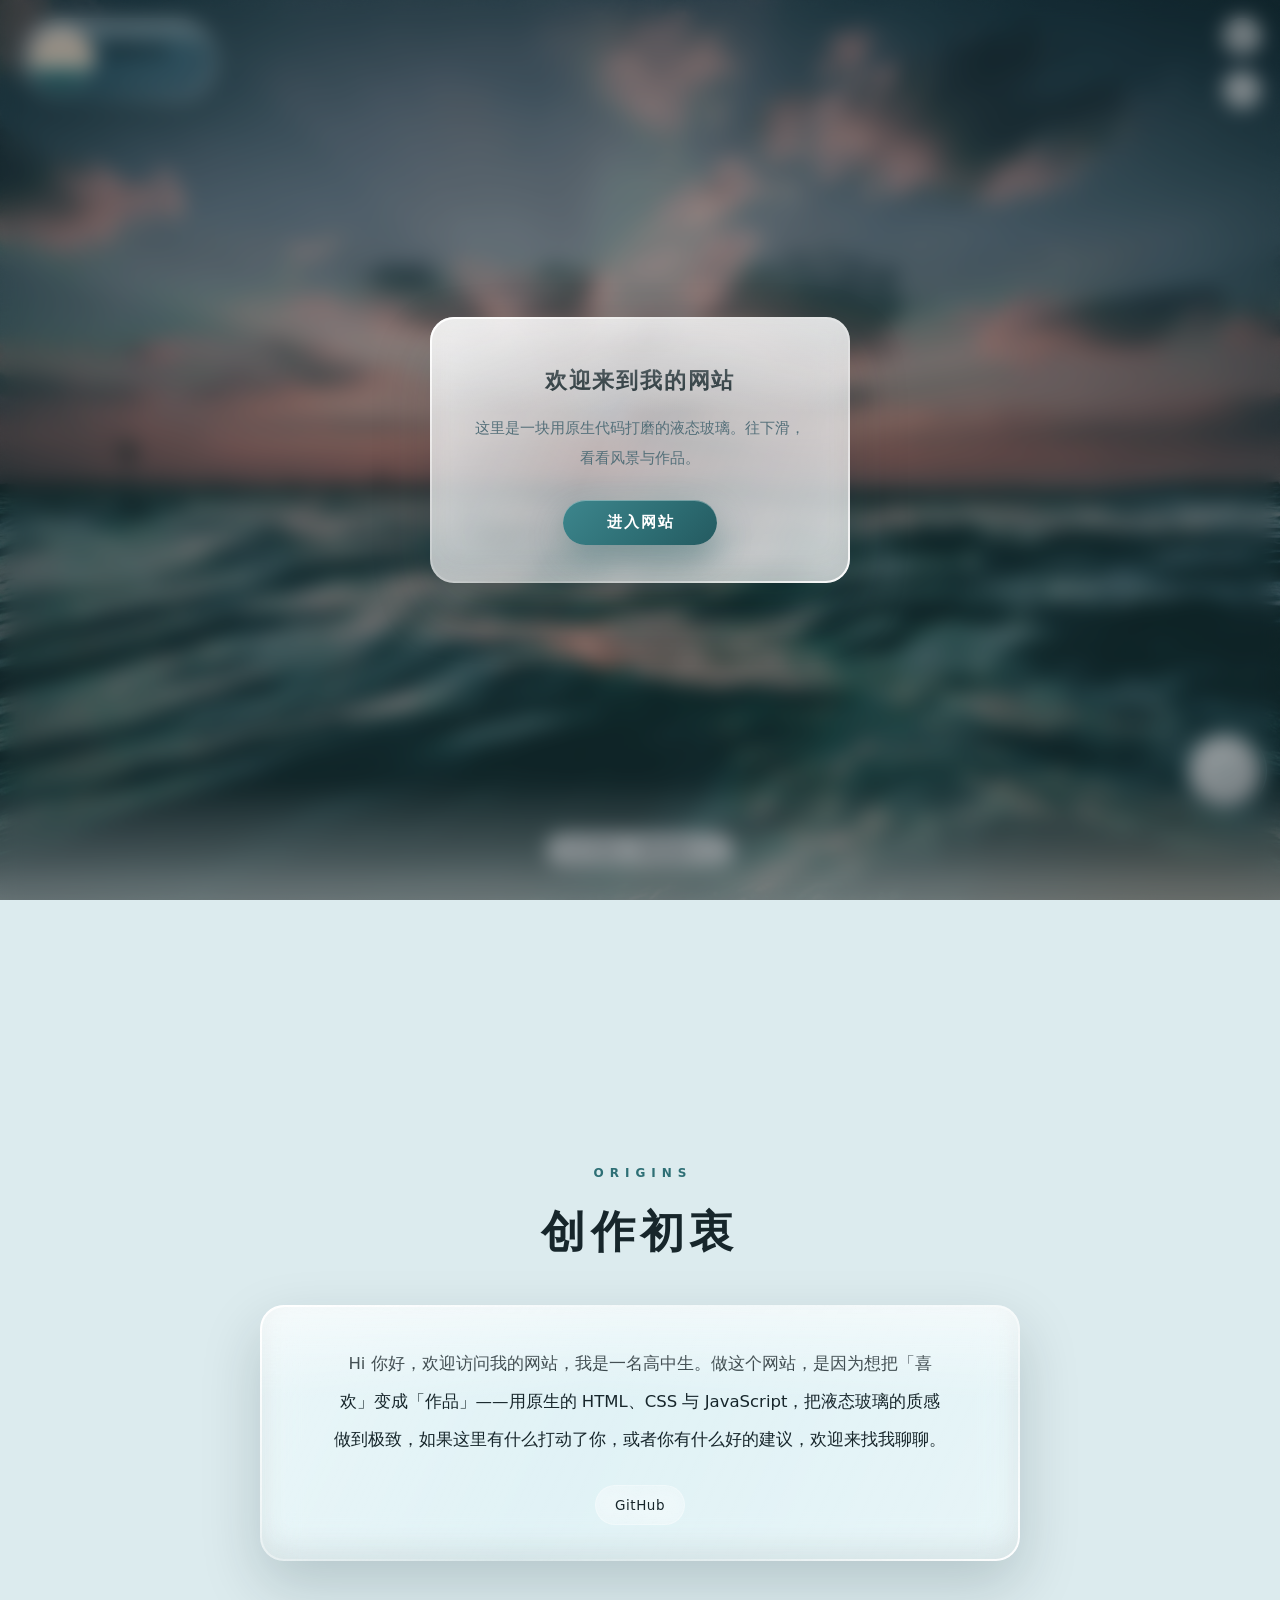
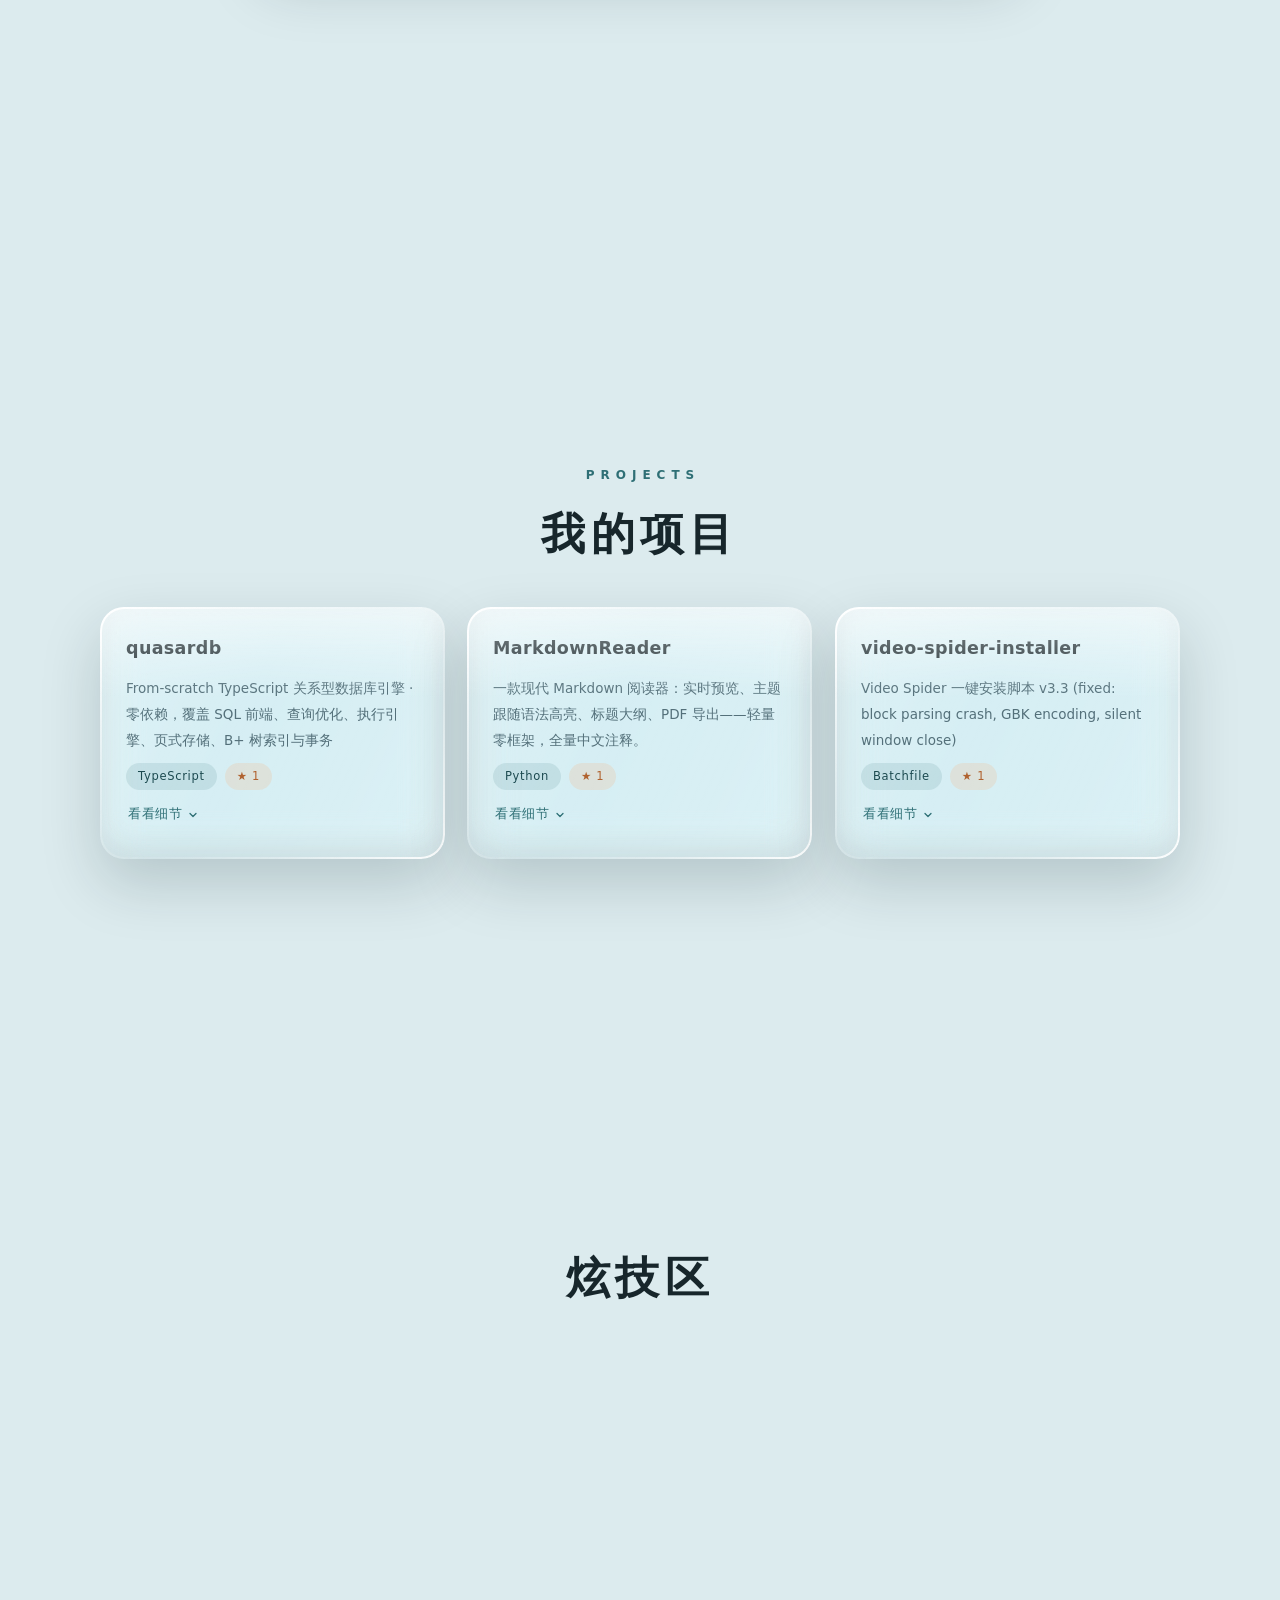
==== commit 94037856: "fix: 导航球菜单五条强制同宽（v20261083）：min-width 112px + 居中，「炫技区」不再比邻居小一圈" ====
--- a/index.html
+++ b/index.html
@@ -8,8 +8,8 @@
   <!-- 相对路径基准：适配 GitHub Pages 子路径部署 -->
   <base href="./">
   <title>跨世代 · Liquid Glass</title>
-  <link rel="stylesheet" href="css/style.css?v=20261081">
-  <link rel="stylesheet" href="css/showcase.css?v=20261081">
+  <link rel="stylesheet" href="css/style.css?v=20261083">
+  <link rel="stylesheet" href="css/showcase.css?v=20261083">
 </head>
 <body>
 
@@ -282,9 +282,9 @@
   </div>
 
   <script src="assets/vendor/gsap.min.js"></script>
-  <script src="js/config.js?v=20261081"></script>
-  <script src="js/main.js?v=20261081"></script>
-  <script src="js/showcase.js?v=20261081"></script>
-  <script src="js/showcase-gl.js?v=20261081"></script>
+  <script src="js/config.js?v=20261083"></script>
+  <script src="js/main.js?v=20261083"></script>
+  <script src="js/showcase.js?v=20261083"></script>
+  <script src="js/showcase-gl.js?v=20261083"></script>
 </body>
 </html>
--- a/css/style.css
+++ b/css/style.css
@@ -1035,6 +1035,8 @@
   text-decoration: none;
   white-space: nowrap;
   line-height: 1.4;
+  min-width: 112px;
+  text-align: center;
   opacity: 0;
   transform: translateX(16px) scale(0.9);
   transition:
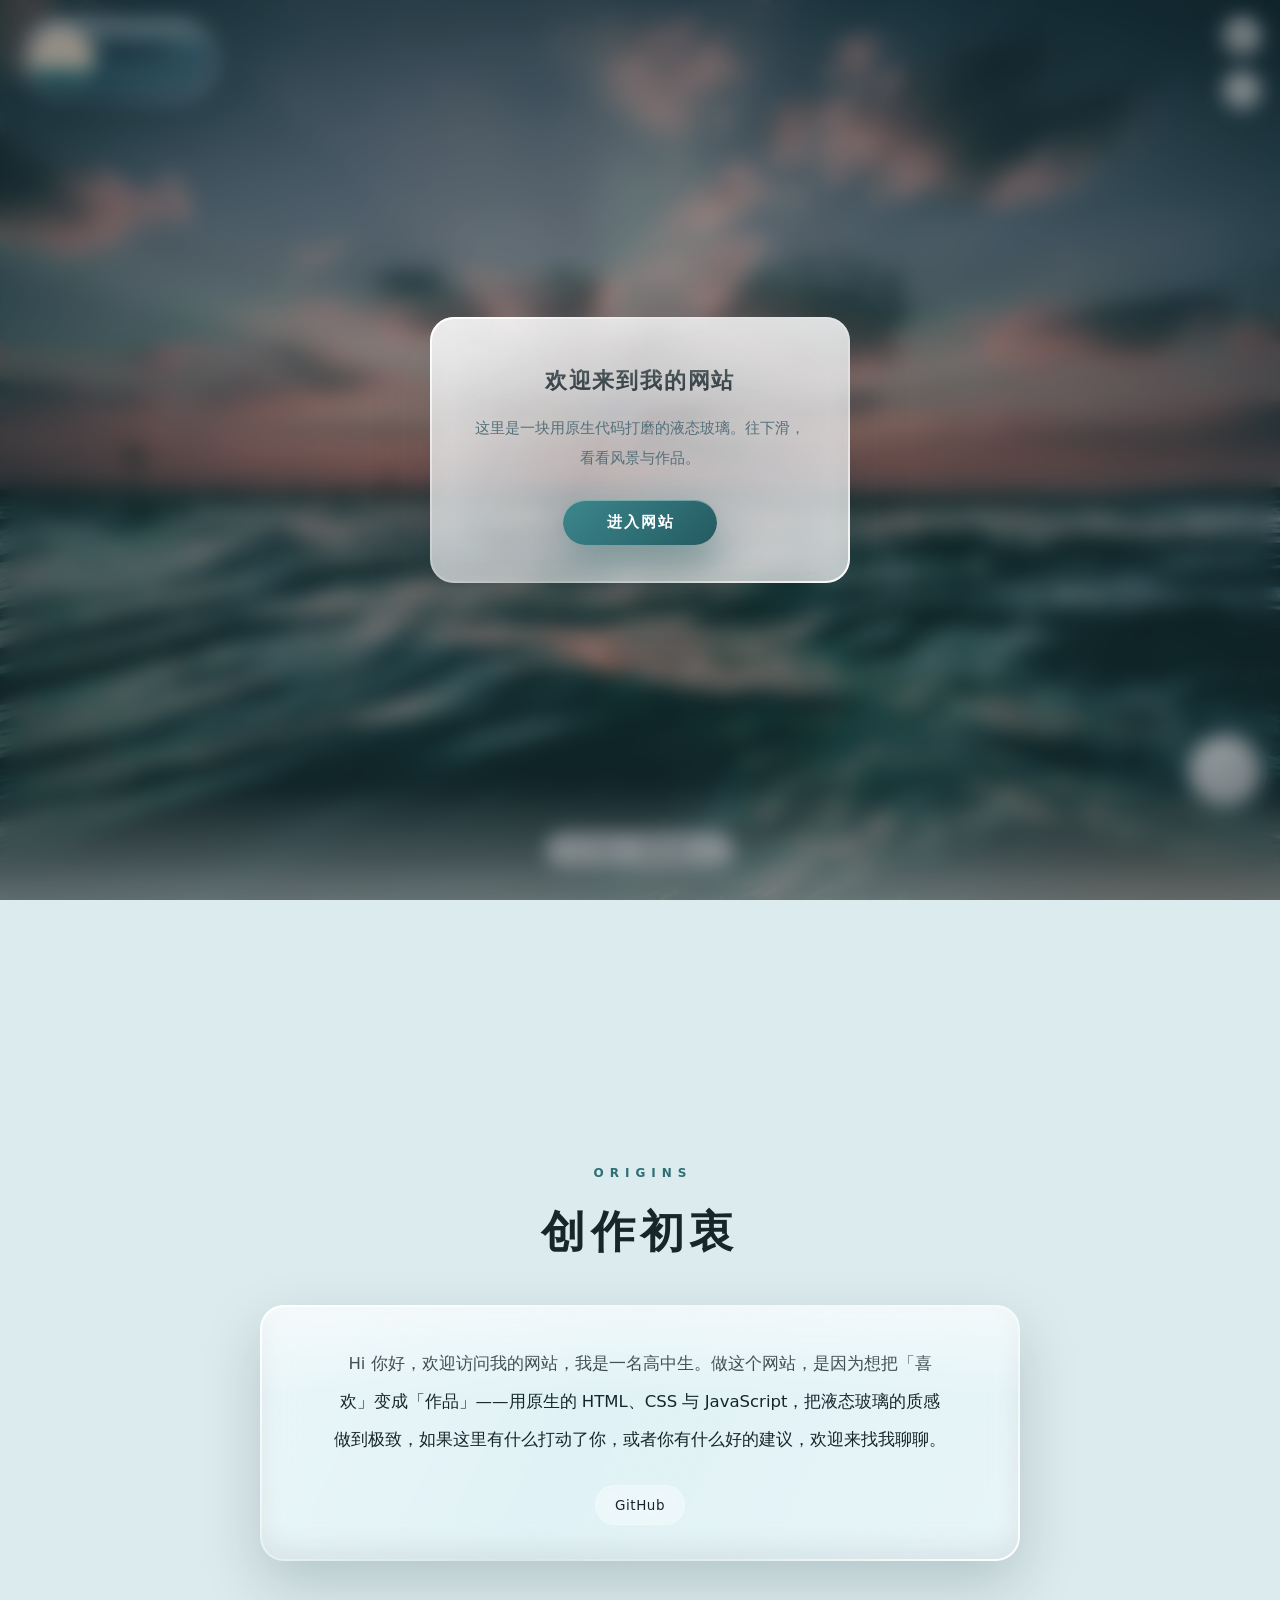
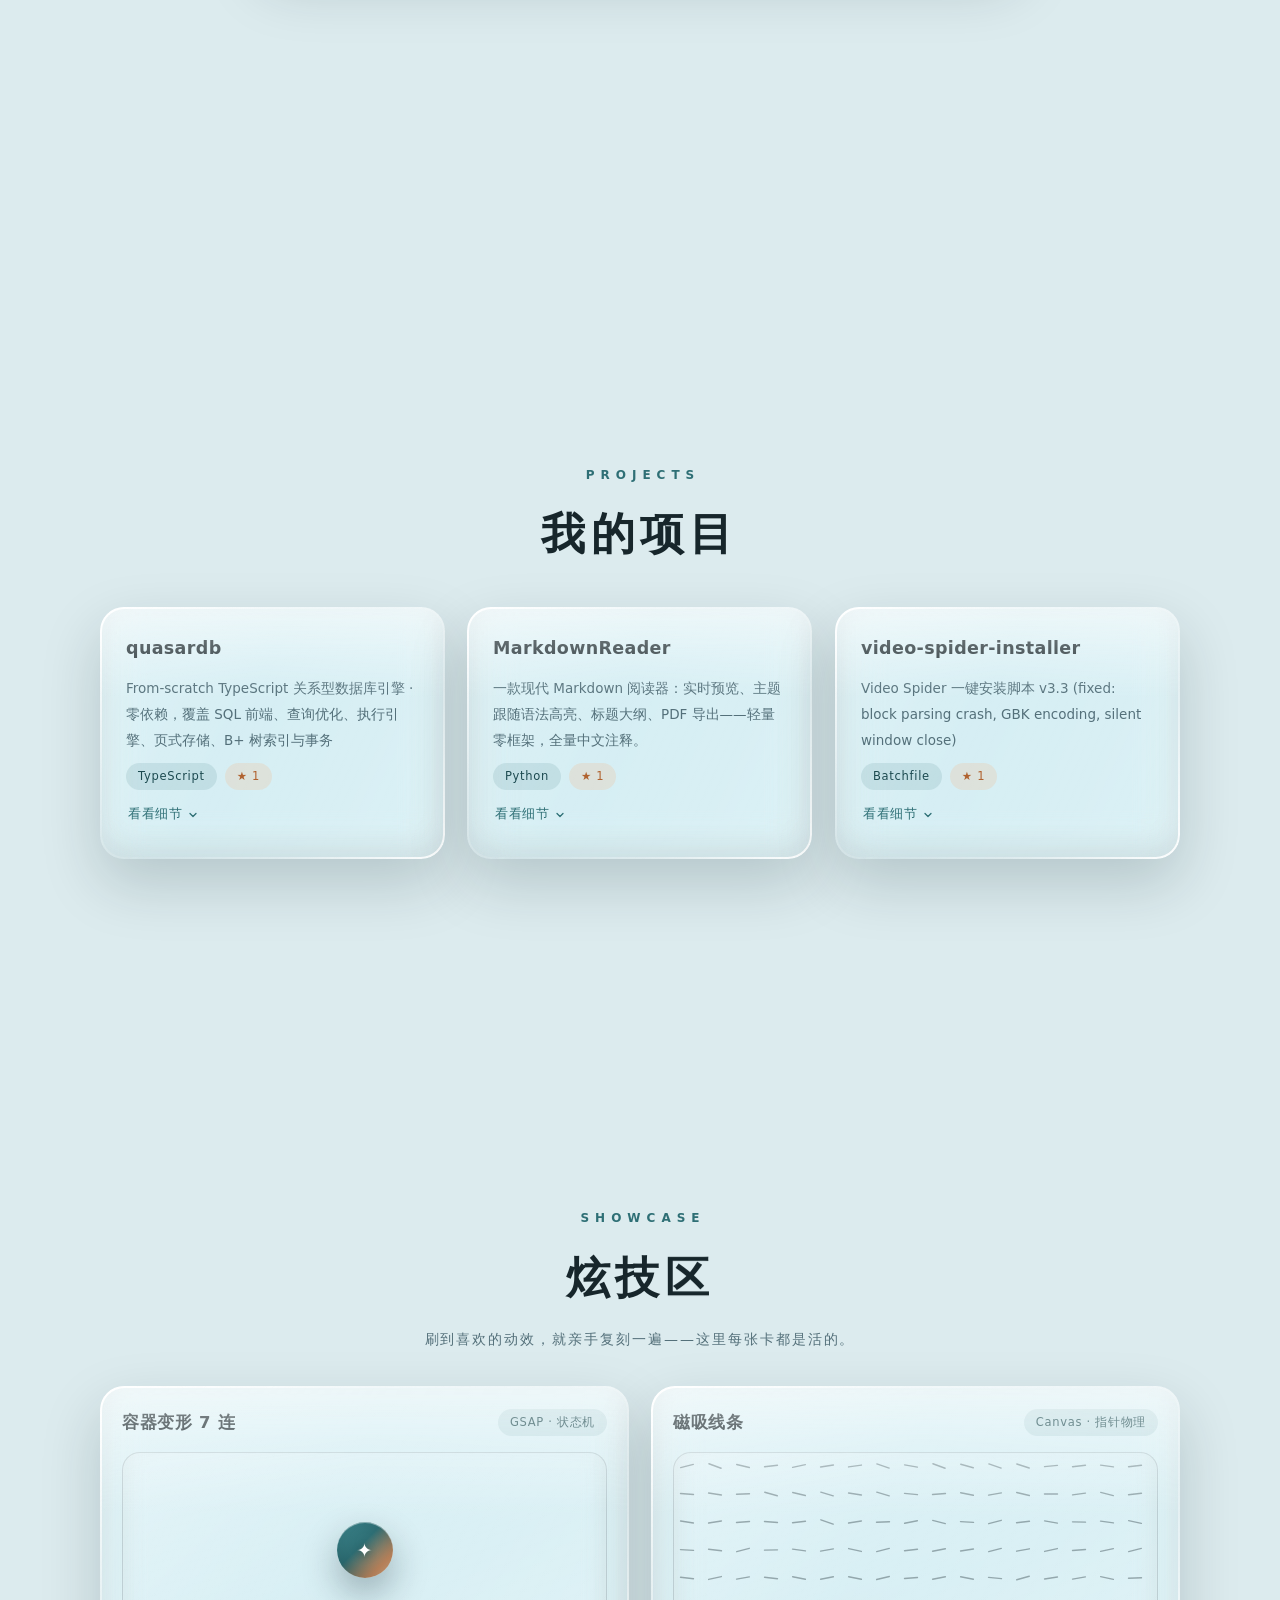
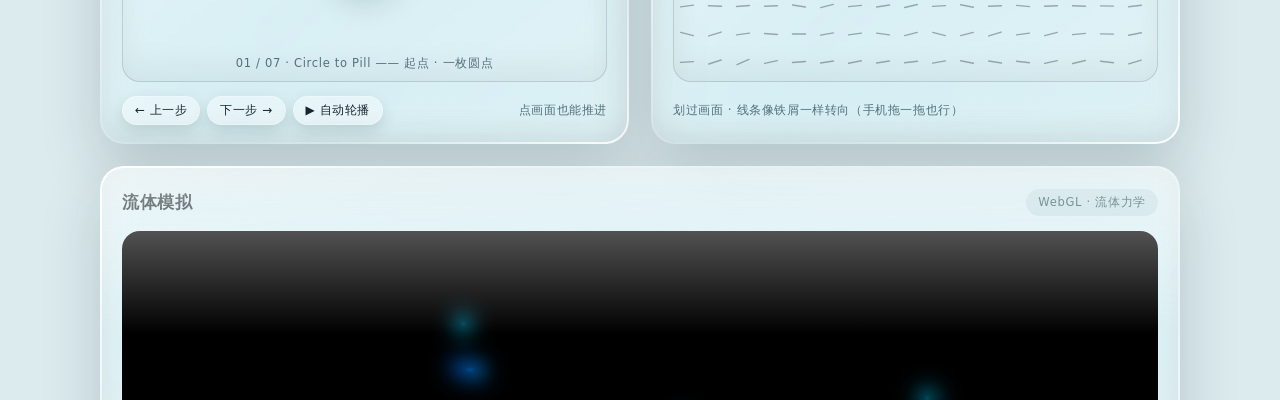
==== commit 29e70cd4: "feat: 导航球指向性绽放+双击解锁拖拽（v20261086）：菜单从珠心朝手的方向沿 92° 圆弧绽放/沿原路收回，视口钳制不越界；珠子默认锁死（拖动弹回提示），双击解锁自由拖动+位置记忆，解锁态" ====
--- a/index.html
+++ b/index.html
@@ -8,8 +8,8 @@
   <!-- 相对路径基准：适配 GitHub Pages 子路径部署 -->
   <base href="./">
   <title>跨世代 · Liquid Glass</title>
-  <link rel="stylesheet" href="css/style.css?v=20261083">
-  <link rel="stylesheet" href="css/showcase.css?v=20261083">
+  <link rel="stylesheet" href="css/style.css?v=20261086">
+  <link rel="stylesheet" href="css/showcase.css?v=20261086">
 </head>
 <body>
 
@@ -282,9 +282,9 @@
   </div>
 
   <script src="assets/vendor/gsap.min.js"></script>
-  <script src="js/config.js?v=20261083"></script>
-  <script src="js/main.js?v=20261083"></script>
-  <script src="js/showcase.js?v=20261083"></script>
-  <script src="js/showcase-gl.js?v=20261083"></script>
+  <script src="js/config.js?v=20261086"></script>
+  <script src="js/main.js?v=20261086"></script>
+  <script src="js/showcase.js?v=20261086"></script>
+  <script src="js/showcase-gl.js?v=20261086"></script>
 </body>
 </html>
--- a/css/style.css
+++ b/css/style.css
@@ -957,10 +957,41 @@
     0 0 52px rgba(61, 134, 141, 0.5);
 }
 .orb-anchor .orb-c:active { transform: scale(0.94); }
+.orb-anchor .orb-c { touch-action: none; cursor: grab; }
+.orb-anchor .orb-c.dragging { animation-play-state: paused; cursor: grabbing; }
 @keyframes orbBob {
   0%, 100% { translate: 0 0; }
   50%      { translate: 0 -6px; }
 }
+
+/* GSAP 布局：菜单改珠心锚点 + 条目绝对定位（摆位由 JS 计算），
+   条目闲时各自轻呼吸（translate 属性，不打架 GSAP 的 transform） */
+.orb-menu.gl-free {
+  right: auto;
+  bottom: auto;
+  left: 50%;
+  top: 50%;
+  width: 0;
+  height: 0;
+  display: block;
+  gap: 0;
+}
+.orb-menu.gl-free .orb-item {
+  position: absolute;
+  left: 0;
+  top: 0;
+}
+/* 双击解锁后的自由拖动态：青色描边环 + 抓取光标 */
+.orb-anchor .orb-c.orb-free {
+  cursor: grab;
+  box-shadow:
+    inset 0 0 22px rgba(255, 255, 255, 0.14),
+    inset -10px -12px 28px rgba(8, 32, 40, 0.2),
+    inset 0 0 0 2.5px rgba(143, 208, 213, 0.6),
+    0 18px 44px rgba(8, 32, 40, 0.22),
+    0 0 46px rgba(61, 134, 141, 0.46);
+}
+.orb-anchor .orb-c.orb-free:active { cursor: grabbing; }
 .orb-glyph {
   position: absolute;
   inset: 0;
@@ -1113,6 +1144,7 @@
   .hero-bg img, .orb, .page-aurora i, .page-flow::after, .scroll-hint svg { animation: none; }
   .orb-anchor .orb-c { animation: none; }
   .orb-halo::before, .orb-halo::after { animation: none; opacity: 0.4; }
+
   .hero-fx { display: none; }
   .reveal, .identity, .scroll-hint {
     animation: none;
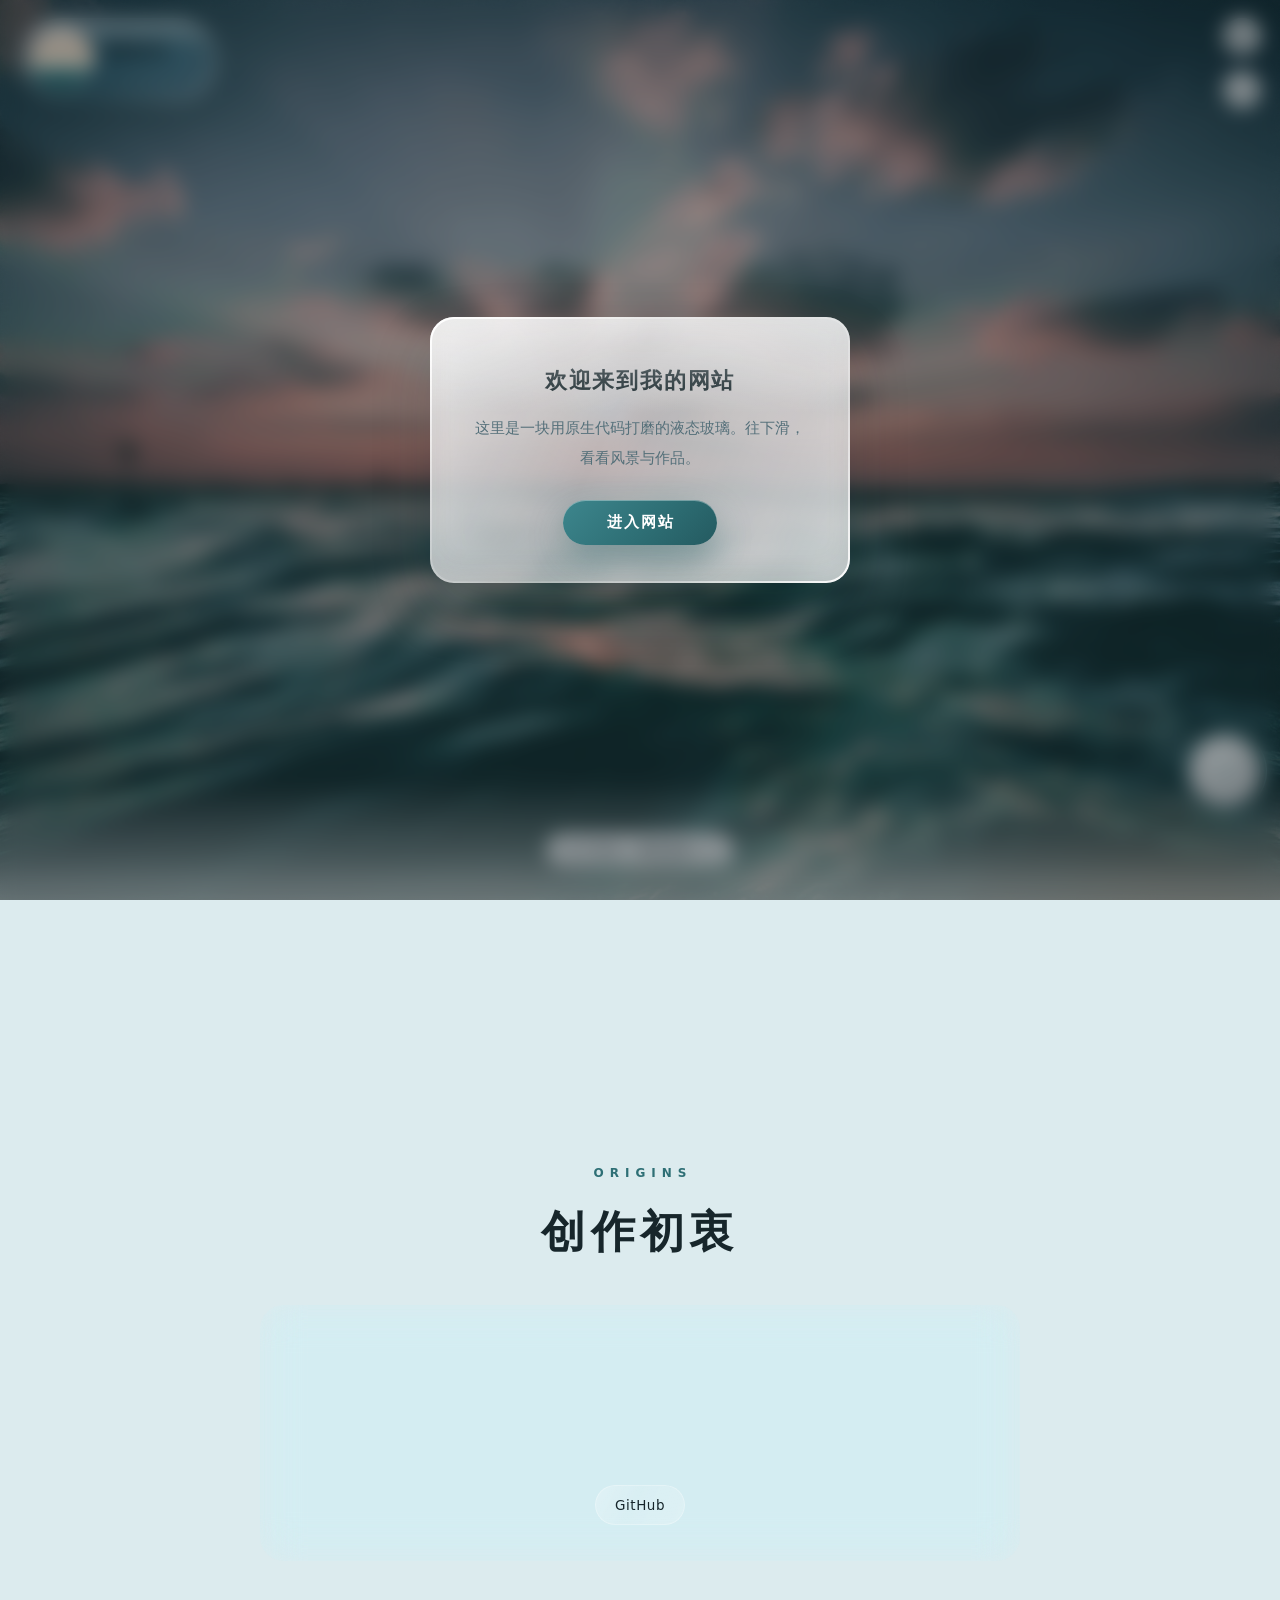
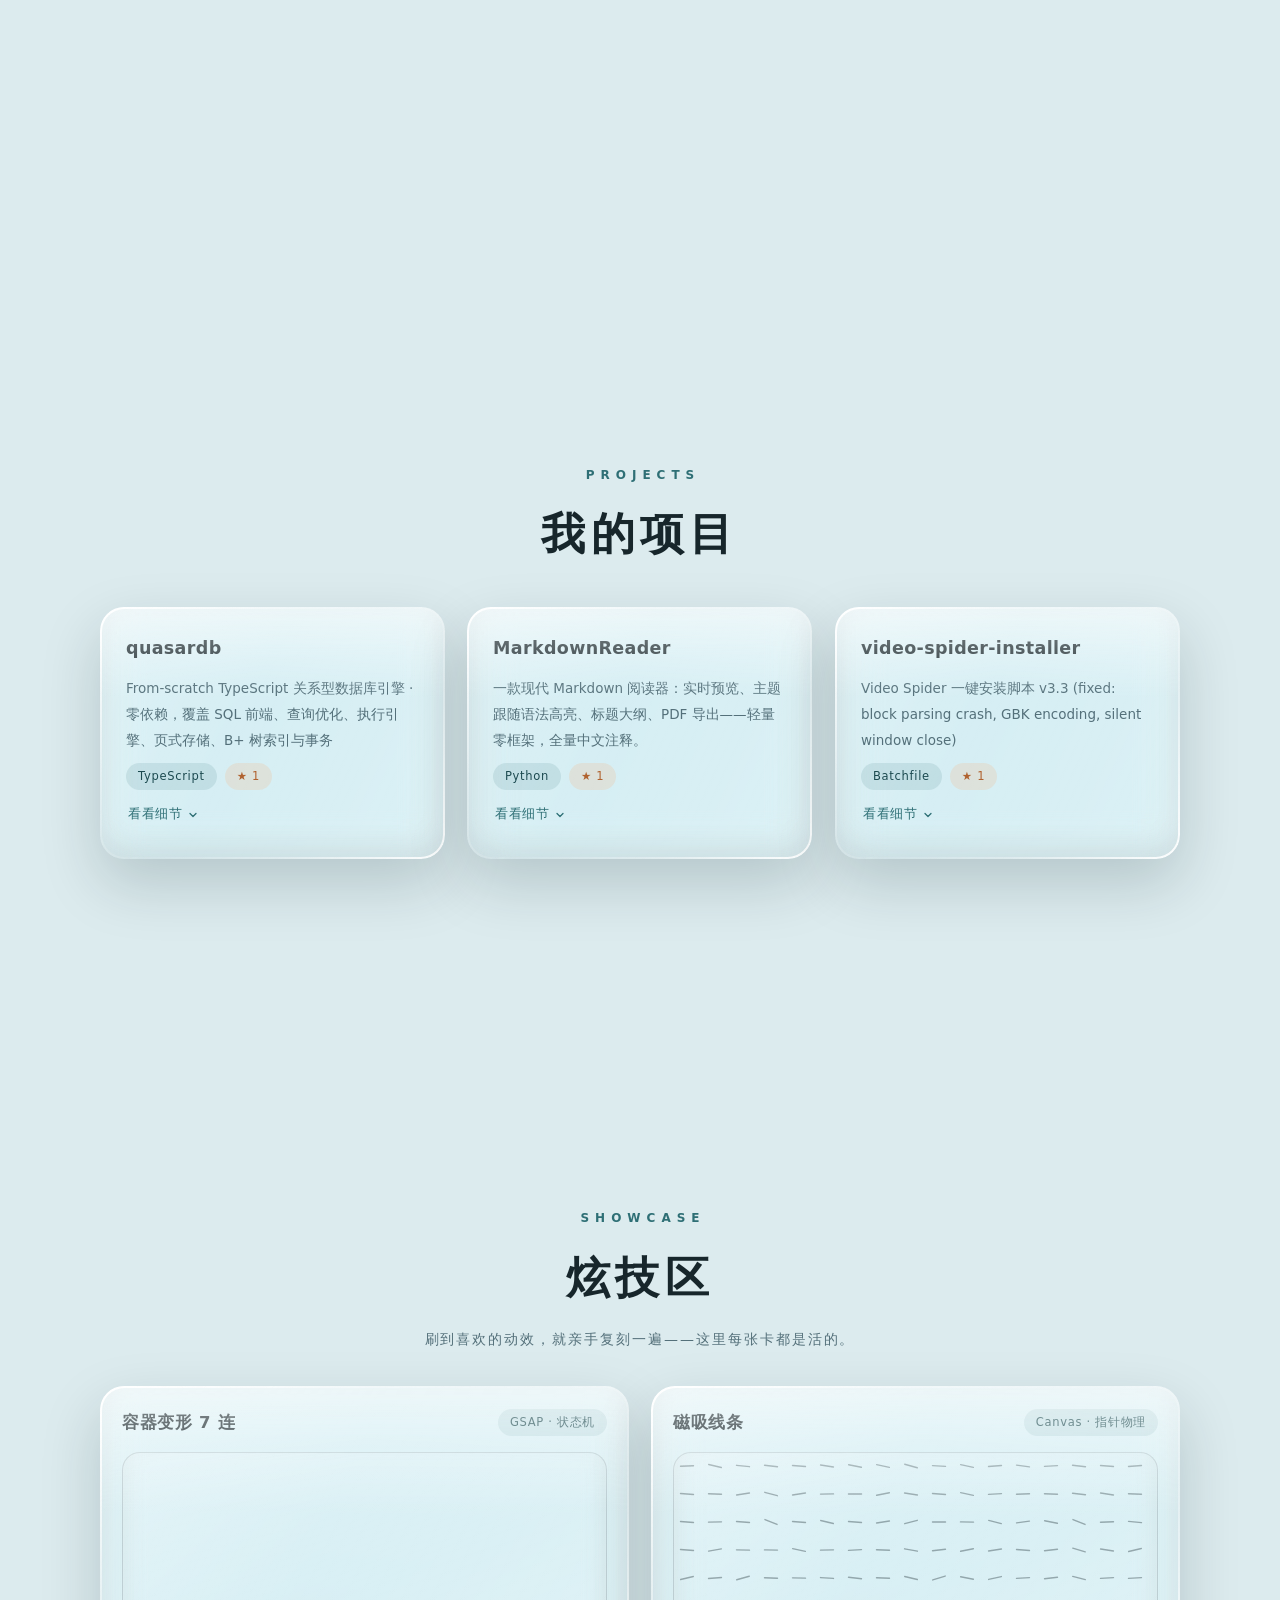
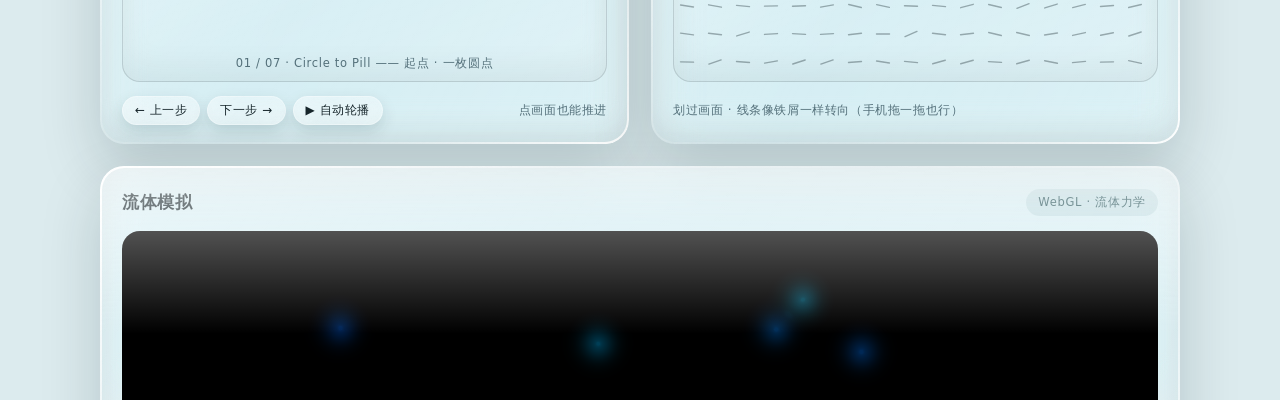
==== commit 314905cf: "fix: 导航球发射改直线+看得见的拖动提示（v20261087）：菜单沿珠心→手方向笔直排开（正上方=竖直上升），新增 orb-toast 状态胶囊（锁定态拖动/双击解锁/锁回都有可见提示），锁定态" ====
--- a/index.html
+++ b/index.html
@@ -8,8 +8,8 @@
   <!-- 相对路径基准：适配 GitHub Pages 子路径部署 -->
   <base href="./">
   <title>跨世代 · Liquid Glass</title>
-  <link rel="stylesheet" href="css/style.css?v=20261086">
-  <link rel="stylesheet" href="css/showcase.css?v=20261086">
+  <link rel="stylesheet" href="css/style.css?v=20261087">
+  <link rel="stylesheet" href="css/showcase.css?v=20261087">
 </head>
 <body>
 
@@ -282,9 +282,9 @@
   </div>
 
   <script src="assets/vendor/gsap.min.js"></script>
-  <script src="js/config.js?v=20261086"></script>
-  <script src="js/main.js?v=20261086"></script>
-  <script src="js/showcase.js?v=20261086"></script>
-  <script src="js/showcase-gl.js?v=20261086"></script>
+  <script src="js/config.js?v=20261087"></script>
+  <script src="js/main.js?v=20261087"></script>
+  <script src="js/showcase.js?v=20261087"></script>
+  <script src="js/showcase-gl.js?v=20261087"></script>
 </body>
 </html>
--- a/css/style.css
+++ b/css/style.css
@@ -957,7 +957,7 @@
     0 0 52px rgba(61, 134, 141, 0.5);
 }
 .orb-anchor .orb-c:active { transform: scale(0.94); }
-.orb-anchor .orb-c { touch-action: none; cursor: grab; }
+.orb-anchor .orb-c { touch-action: none; cursor: pointer; }   /* 锁定态是「点」，不是「抓」 */
 .orb-anchor .orb-c.dragging { animation-play-state: paused; cursor: grabbing; }
 @keyframes orbBob {
   0%, 100% { translate: 0 0; }
@@ -992,6 +992,29 @@
     0 0 46px rgba(61, 134, 141, 0.46);
 }
 .orb-anchor .orb-c.orb-free:active { cursor: grabbing; }
+
+/* 珠子旁的状态提示胶囊（拖动/解锁反馈） */
+.orb-toast {
+  position: absolute;
+  left: 50%;
+  top: -12px;
+  transform: translate(-50%, -100%);
+  padding: 6px 14px;
+  border-radius: 999px;
+  background: rgba(28, 38, 44, 0.92);
+  color: #fff;
+  font-size: 12px;
+  letter-spacing: 0.06em;
+  white-space: nowrap;
+  opacity: 0;
+  pointer-events: none;
+  box-shadow:
+    inset 0 0 0 1px rgba(255, 255, 255, 0.22),
+    0 10px 26px rgba(8, 32, 40, 0.32);
+  transition: opacity 0.25s var(--out);
+  z-index: 30;
+}
+.orb-toast.on { opacity: 1; }
 .orb-glyph {
   position: absolute;
   inset: 0;
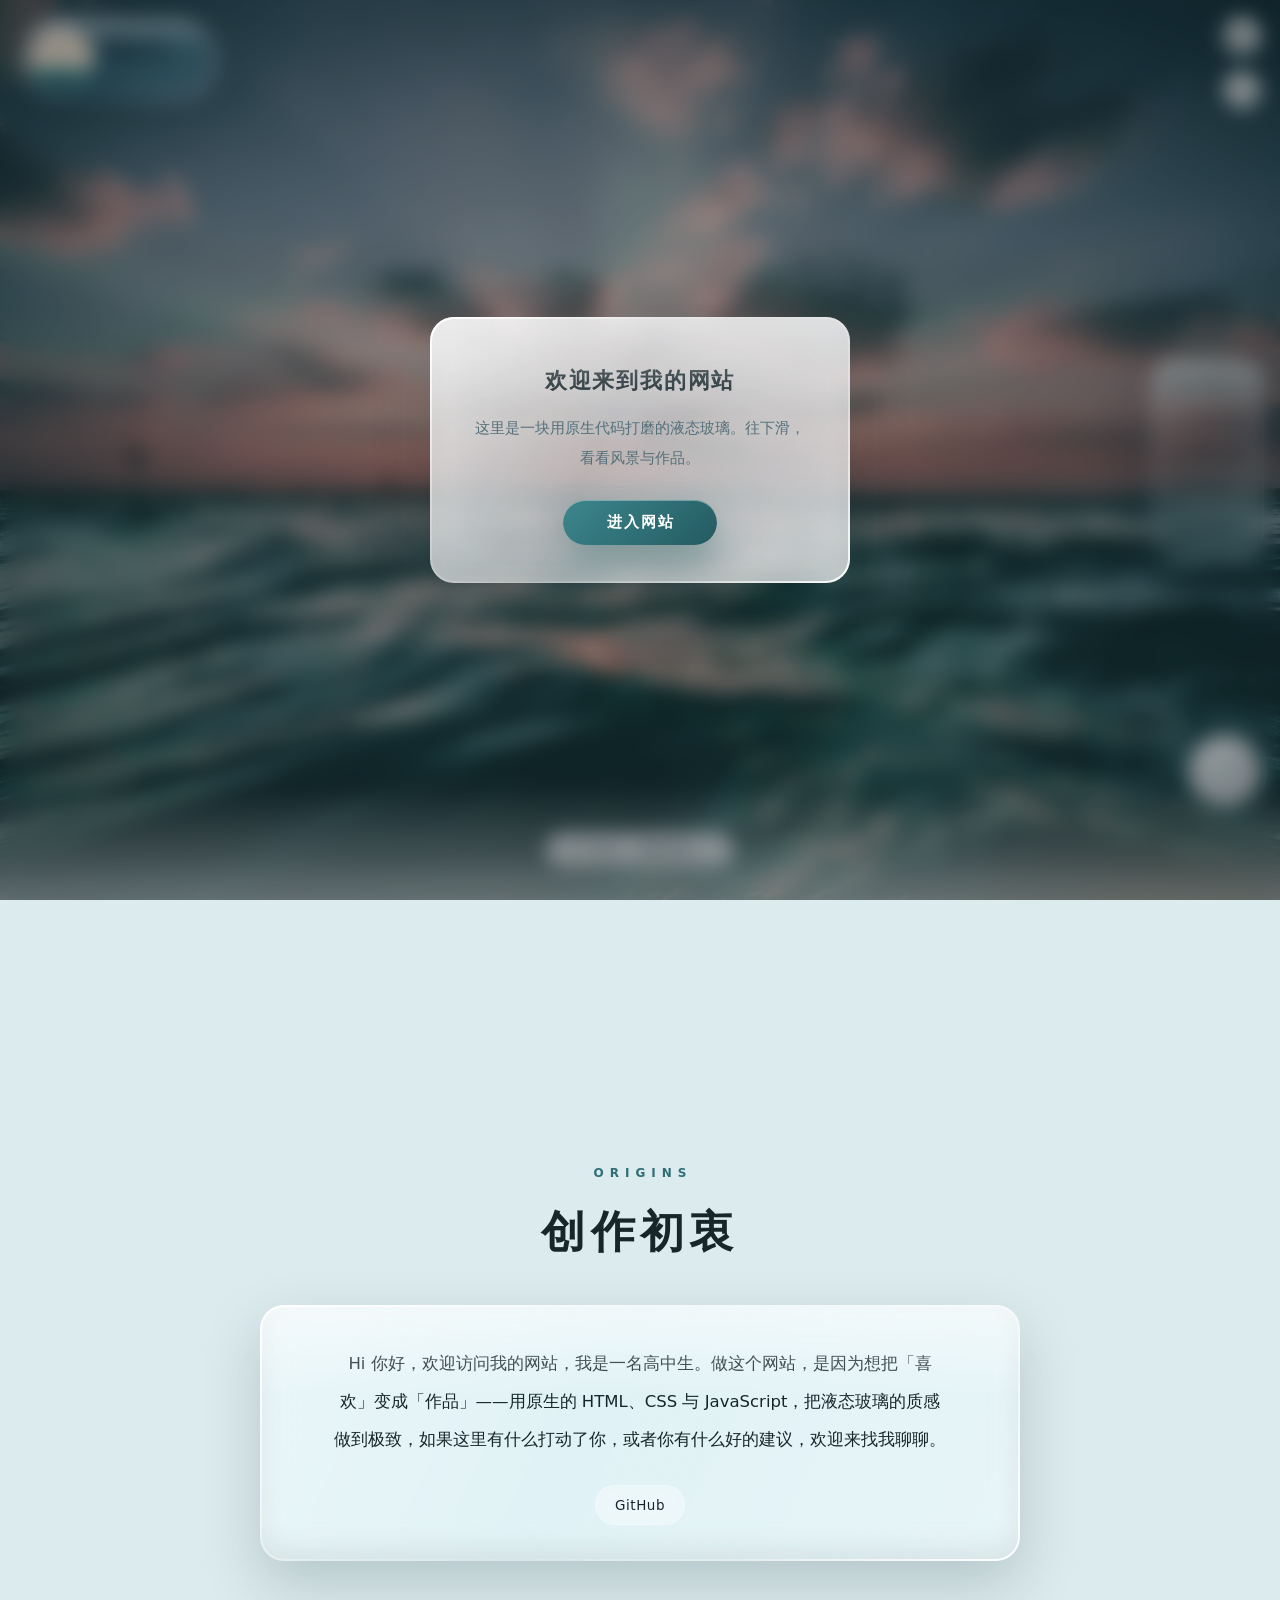
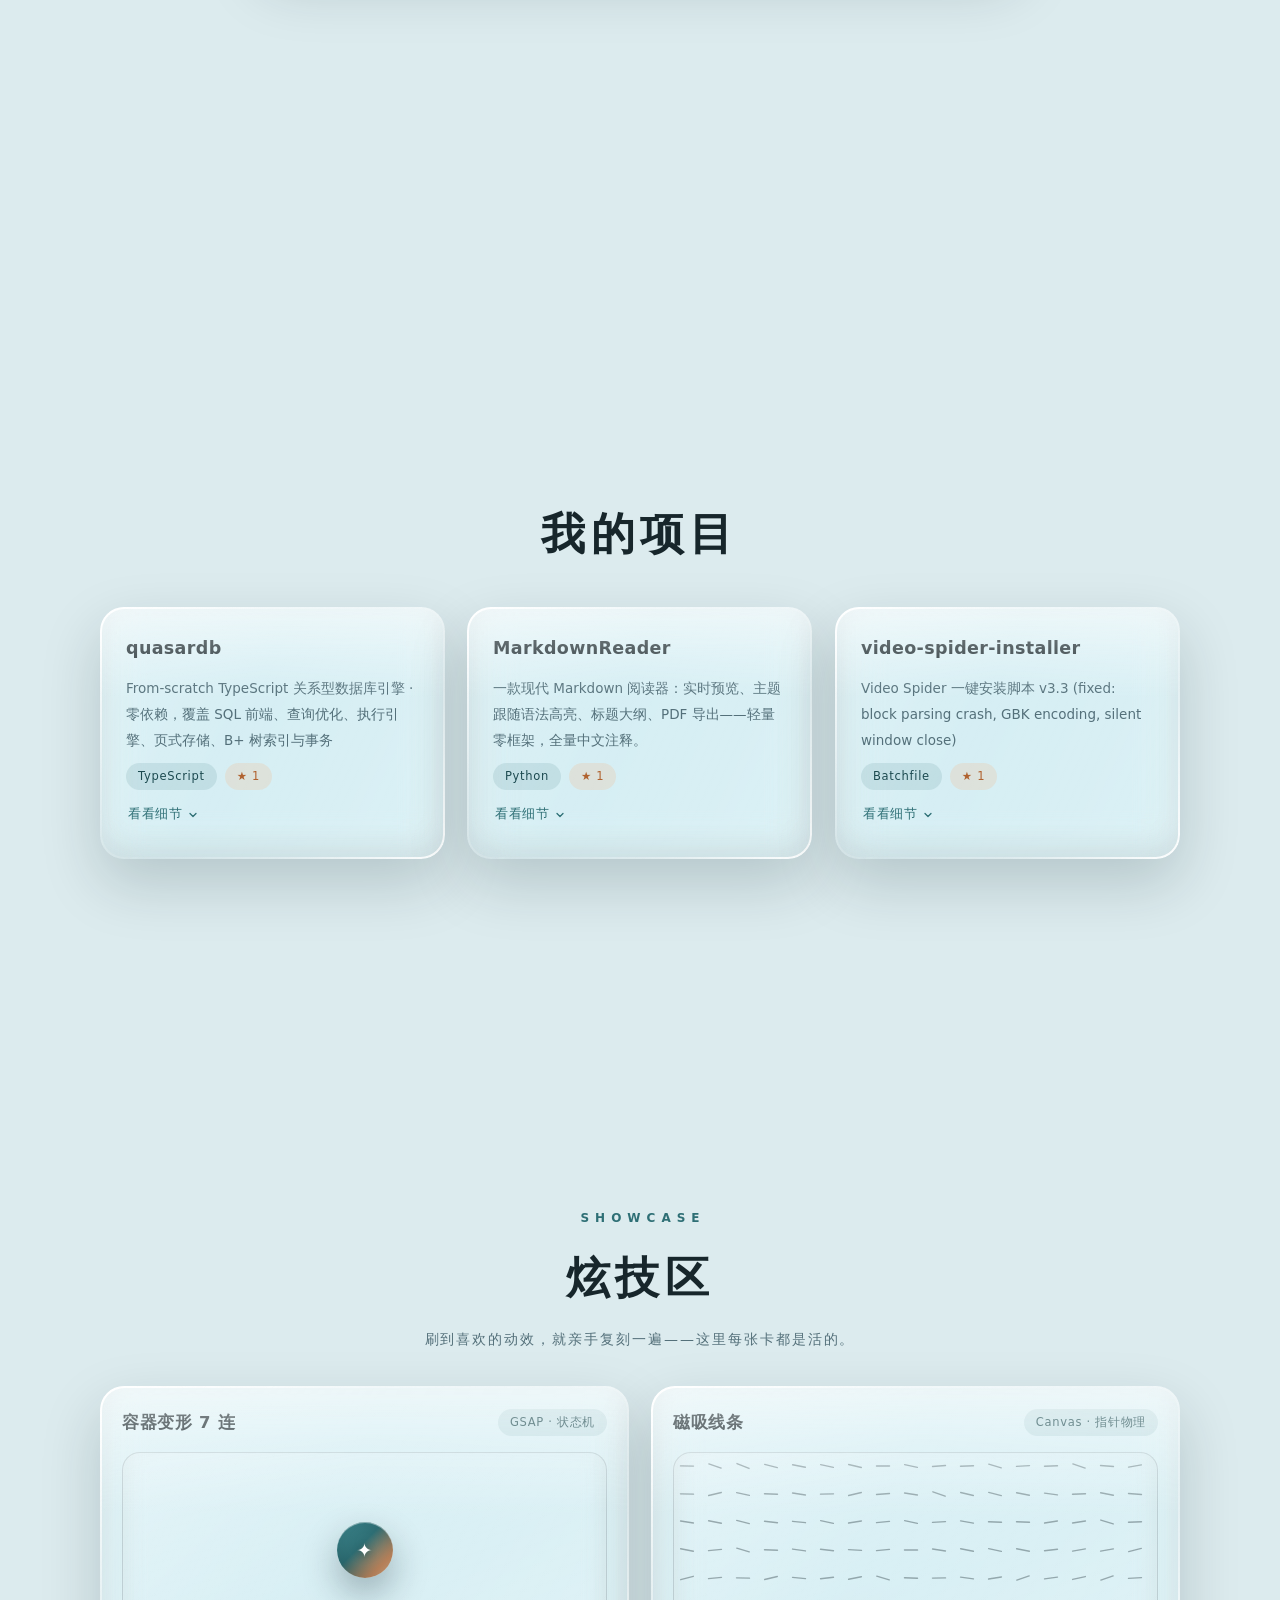
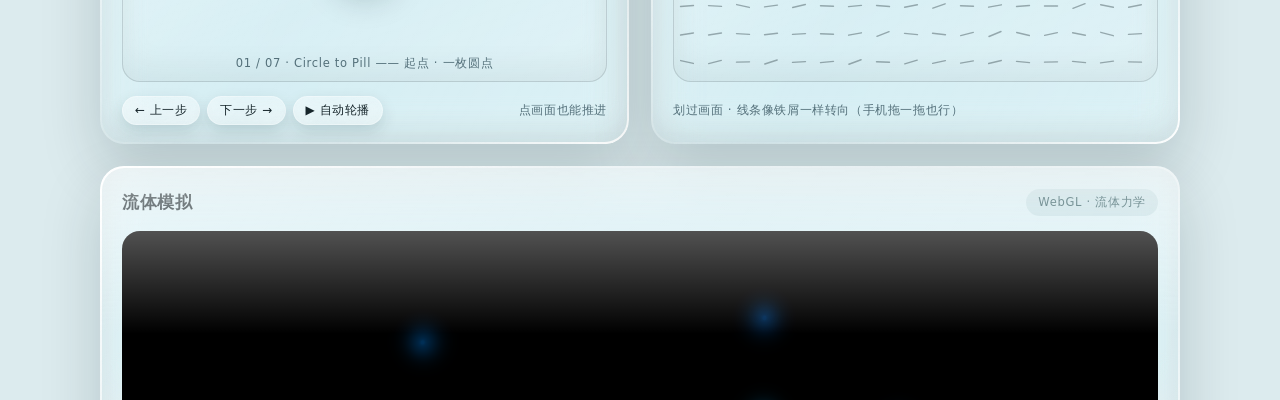
==== commit f3b13440: "feat: 右侧常驻导航栏 + 珠子五种表现形式（v20261091） - 新增 #dock 右侧竖排玻璃导航条：五项直达 + 当前屏高亮，   z-index 高于导航珠，珠子拖动自动避让（竖条推左" ====
--- a/index.html
+++ b/index.html
@@ -8,8 +8,8 @@
   <!-- 相对路径基准：适配 GitHub Pages 子路径部署 -->
   <base href="./">
   <title>跨世代 · Liquid Glass</title>
-  <link rel="stylesheet" href="css/style.css?v=20261087">
-  <link rel="stylesheet" href="css/showcase.css?v=20261087">
+  <link rel="stylesheet" href="css/style.css?v=20261091">
+  <link rel="stylesheet" href="css/showcase.css?v=20261091">
 </head>
 <body>
 
@@ -60,6 +60,26 @@
       <a class="orb-item" id="orb-github" target="_blank" rel="noopener">↗ GitHub</a>
     </nav>
   </div>
+
+  <!-- 固定导航栏：常驻底部中央的玻璃药丸条（五项直达 + 当前屏高亮）。
+       层级高于导航珠，珠子也被限制在它上方活动——永远不会被球遮挡 -->
+  <nav class="dock glass-panel" id="dock" aria-label="站点导航">
+    <button class="dock-item" data-go="top" type="button">
+      <span class="dock-ico" aria-hidden="true">⌂</span><span class="dock-txt">回顶部</span>
+    </button>
+    <button class="dock-item" data-go="s-creation" type="button">
+      <span class="dock-ico" aria-hidden="true">✎</span><span class="dock-txt">创作初衷</span>
+    </button>
+    <button class="dock-item" data-go="s-projects" type="button">
+      <span class="dock-ico" aria-hidden="true">◈</span><span class="dock-txt">我的项目</span>
+    </button>
+    <button class="dock-item" data-go="s-showcase" type="button">
+      <span class="dock-ico" aria-hidden="true">⚗</span><span class="dock-txt">炫技区</span>
+    </button>
+    <a class="dock-item" id="dock-github" target="_blank" rel="noopener">
+      <span class="dock-ico" aria-hidden="true">↗</span><span class="dock-txt">GitHub</span>
+    </a>
+  </nav>
 
   <!-- 右上角：深浅色切换 + 液态玻璃开关（悬停 1 秒显示功能提示） -->
   <div class="top-controls">
@@ -282,9 +302,9 @@
   </div>
 
   <script src="assets/vendor/gsap.min.js"></script>
-  <script src="js/config.js?v=20261087"></script>
-  <script src="js/main.js?v=20261087"></script>
-  <script src="js/showcase.js?v=20261087"></script>
-  <script src="js/showcase-gl.js?v=20261087"></script>
+  <script src="js/config.js?v=20261091"></script>
+  <script src="js/main.js?v=20261091"></script>
+  <script src="js/showcase.js?v=20261091"></script>
+  <script src="js/showcase-gl.js?v=20261091"></script>
 </body>
 </html>
--- a/css/style.css
+++ b/css/style.css
@@ -1121,6 +1121,55 @@
 /* 珠子加 glyph 后图标层在 canvas 折射之上 */
 .orb-anchor .orb-c { overflow: visible; }
 
+/* ---------- 固定导航栏：常驻右侧的竖排玻璃条 ----------
+   垂直居中用 top/bottom + margin-block:auto（不用 transform，
+   避免入场动画的 fill-mode 覆盖定位）；上下各留出安全带，
+   避开右上角的开关与右下角的导航珠；z-index 高于珠子。 */
+.dock {
+  position: fixed;
+  right: calc(16px + env(safe-area-inset-right, 0px));
+  top: 118px;
+  bottom: 104px;
+  margin-block: auto;           /* 在这条安全带里垂直居中 */
+  height: fit-content;
+  width: fit-content;
+  z-index: 920;                 /* 导航珠(850)之上：绝不被球遮挡 */
+  display: flex;
+  flex-direction: column;       /* 竖排 */
+  gap: 2px;
+  padding: 8px 6px;
+  border-radius: 22px;
+  animation: dockIn 0.85s var(--out) 0.35s backwards;
+}
+@keyframes dockIn {
+  from { opacity: 0; transform: translateX(18px); }
+  to   { opacity: 1; transform: none; }
+}
+.dock-item {
+  border: none;
+  cursor: pointer;
+  font-family: inherit;
+  font-size: 12.5px;
+  letter-spacing: 0.05em;
+  color: var(--ink);
+  display: inline-flex;
+  align-items: center;
+  justify-content: flex-start;
+  gap: 7px;
+  padding: 8px 13px;
+  border-radius: 999px;
+  background: none;
+  text-decoration: none;
+  white-space: nowrap;
+  transition: background-color 0.3s var(--out), color 0.3s var(--out), transform 0.3s var(--spring);
+}
+.dock-item:hover { background: rgba(46, 111, 117, 0.14); transform: translateX(-2px); }
+.dock-item:active { transform: scale(0.96); }
+.dock-item.active { background: rgba(46, 111, 117, 0.2); color: var(--teal-deep); }
+body.dark .dock-item:hover { background: rgba(255, 255, 255, 0.1); }
+body.dark .dock-item.active { background: rgba(46, 111, 117, 0.42); color: #9fd8dd; }
+.dock-ico { font-size: 14px; line-height: 1; }
+
 /* ---------- ⑬ 关键帧 ---------- */
 @keyframes kenburns {
   /* 持续推拉 + 横移的循环运镜 */
@@ -1166,6 +1215,7 @@
   html { scroll-behavior: auto; scroll-snap-type: y proximity; }
   .hero-bg img, .orb, .page-aurora i, .page-flow::after, .scroll-hint svg { animation: none; }
   .orb-anchor .orb-c { animation: none; }
+  .dock { animation: none; }
   .orb-halo::before, .orb-halo::after { animation: none; opacity: 0.4; }
 
   .hero-fx { display: none; }
@@ -1224,7 +1274,11 @@
   .creation-panel { padding: 30px 24px 28px; }
   .big-text { font-size: 15px; line-height: 2.15; }
   .footer-bar { bottom: calc(22px + env(safe-area-inset-bottom, 0px)); font-size: 11.5px; gap: 3px 10px; }
-  .orb-anchor { right: 14px; bottom: calc(72px + env(safe-area-inset-bottom, 0px)); }
+  .dock { right: calc(10px + env(safe-area-inset-right, 0px)); top: 104px; bottom: 96px; padding: 7px 5px; }
+  .dock-item { padding: 9px 11px; }
+  .dock-txt { display: none; }   /* 小屏只留图标 */
+  .dock-ico { font-size: 16px; }
+  .orb-anchor { right: 14px; bottom: calc(84px + env(safe-area-inset-bottom, 0px)); }
   .orb-anchor .orb-c { width: 64px; height: 64px; }
   .orb-item { font-size: 12.5px; padding: 8px 15px; }
   .project-grid { grid-template-columns: 1fr; }
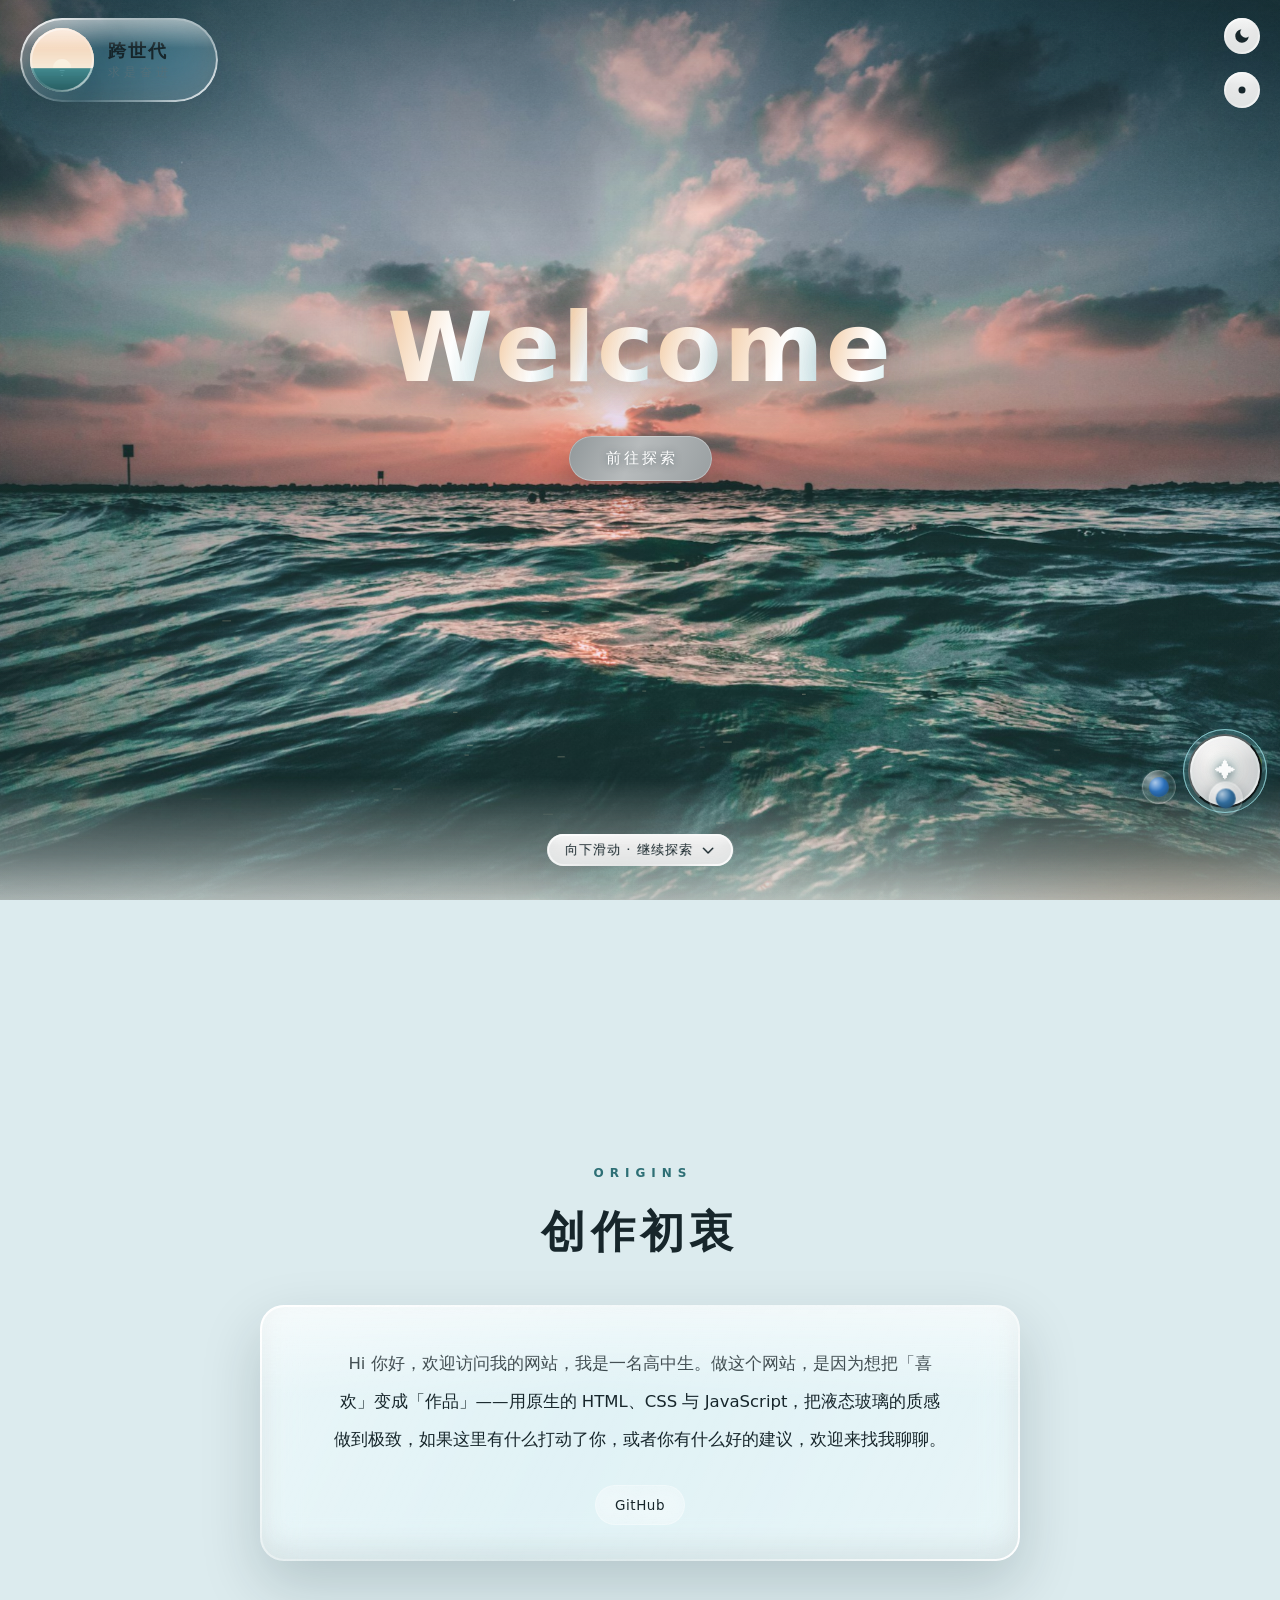
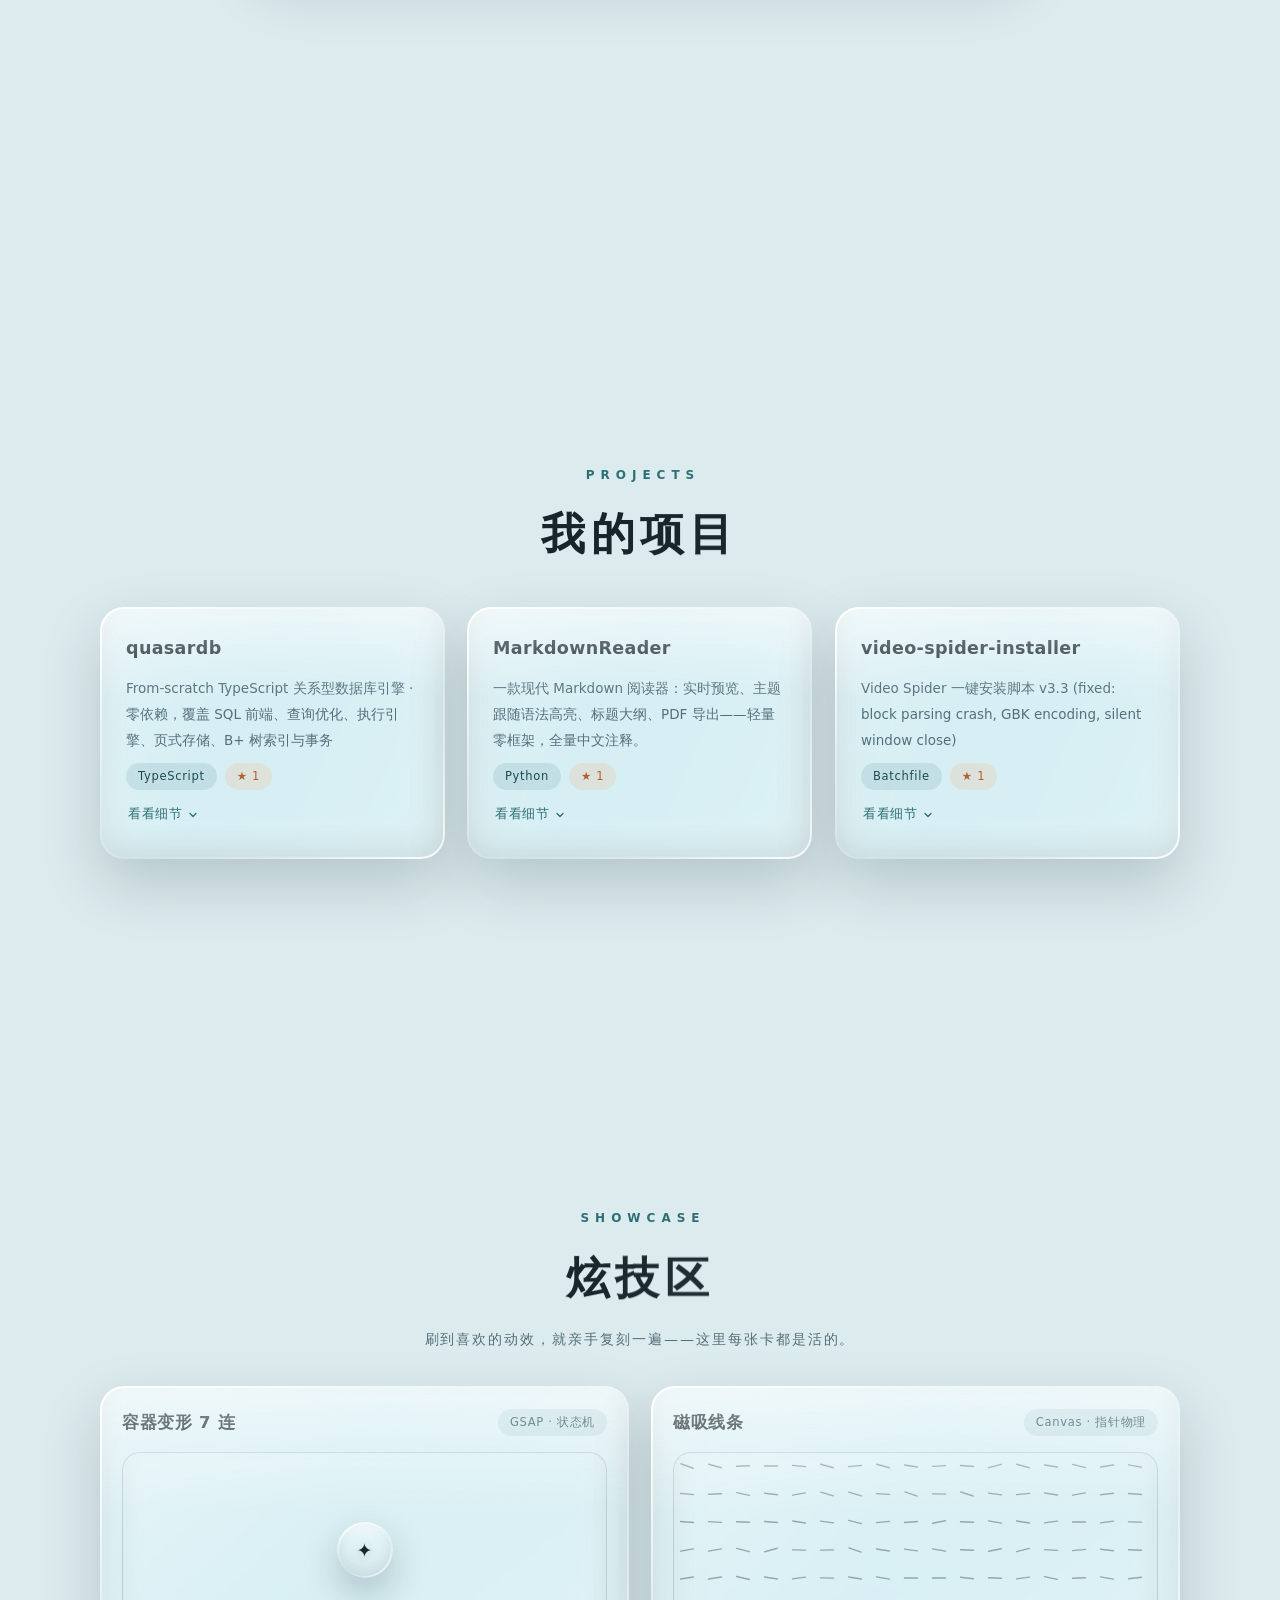
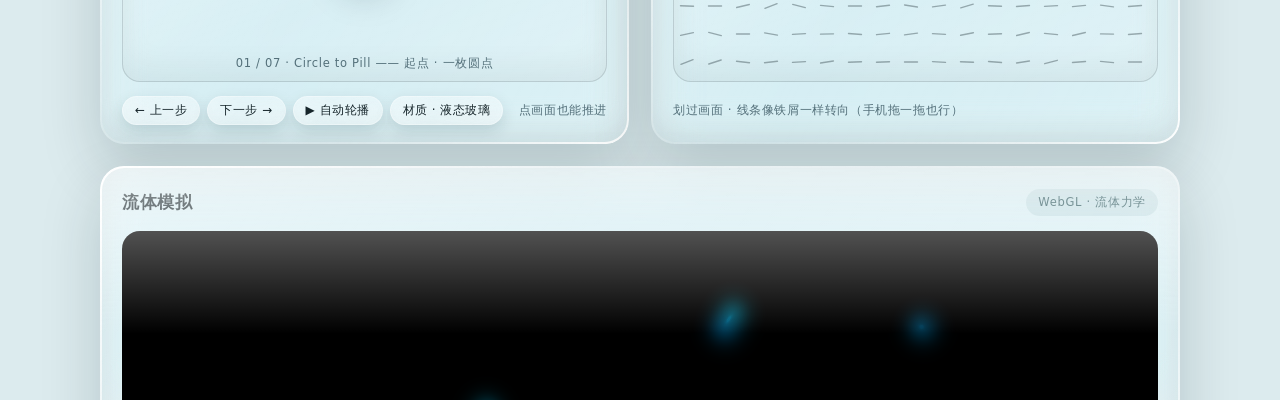
==== commit 1e2099ff: "feat: 移动端适配大版本——dock 底部化+项目行星+首屏欢迎词（v20261110） - dock：小屏从右侧竖条改底部居中横向药丸（安全区适配+触控目标加大），下滑阅读自动收纳、上滑/点按唤" ====
--- a/index.html
+++ b/index.html
@@ -8,8 +8,8 @@
   <!-- 相对路径基准：适配 GitHub Pages 子路径部署 -->
   <base href="./">
   <title>跨世代 · Liquid Glass</title>
-  <link rel="stylesheet" href="css/style.css?v=20261091">
-  <link rel="stylesheet" href="css/showcase.css?v=20261091">
+  <link rel="stylesheet" href="css/style.css?v=20261110">
+  <link rel="stylesheet" href="css/showcase.css?v=20261110">
 </head>
 <body>
 
@@ -45,20 +45,14 @@
     </div>
   </div>
 
-  <!-- 快捷导航球：固定悬浮，点击弹出快捷菜单（回顶部 / 初衷 / 项目 / 炫技区 / GitHub） -->
+  <!-- 项目行星：固定悬浮的玻璃行星，三颗项目卫星绕珠环绕（js initOrbPlanets）。
+       原「快捷导航菜单」已随 dock 上线整体退休，珠子只管当行星 + 可拖拽 -->
   <div class="orb-anchor" id="orb-anchor">
     <button class="orb glass-orb orb-c" id="orb-nav" type="button" data-depth="0.04"
-            aria-expanded="false" aria-controls="orb-menu" aria-label="快捷导航">
+            aria-label="项目行星 · 双击解锁自由拖动">
       <i class="orb-halo" aria-hidden="true"></i>
       <span class="orb-glyph" aria-hidden="true">✦</span>
     </button>
-    <nav class="orb-menu" id="orb-menu" hidden aria-label="快捷导航菜单">
-      <button class="orb-item" data-go="top" type="button">⌂ 回顶部</button>
-      <button class="orb-item" data-go="s-creation" type="button">✎ 创作初衷</button>
-      <button class="orb-item" data-go="s-projects" type="button">◈ 我的项目</button>
-      <button class="orb-item" data-go="s-showcase" type="button">⚗ 炫技区</button>
-      <a class="orb-item" id="orb-github" target="_blank" rel="noopener">↗ GitHub</a>
-    </nav>
   </div>
 
   <!-- 固定导航栏：常驻底部中央的玻璃药丸条（五项直达 + 当前屏高亮）。
@@ -119,6 +113,12 @@
       <!-- 动态层：海面碎金波光 + 浮尘微粒（canvas 逐帧） -->
       <canvas class="hero-fx" id="hero-fx" aria-hidden="true"></canvas>
 
+      <!-- 首屏欢迎词：加粗逐字打出 + 前往探索（给空旷首屏一句开场白） -->
+      <div class="hero-welcome" id="hero-welcome">
+        <p class="welcome-line" id="welcome-line" aria-label="Welcome"></p>
+        <button class="hero-cta magnetic" id="hero-cta" type="button">前往探索</button>
+      </div>
+
       <!-- 滚动提示 -->
       <button class="scroll-hint glass-chip" id="scroll-hint" type="button">
         <span id="scroll-hint-text"></span>
@@ -198,7 +198,7 @@
                   </div>
                   <div class="m-group" data-g="g-upload">
                     <svg viewBox="0 0 24 24" width="20" height="20" aria-hidden="true">
-                      <path d="M12 19V6M5.5 12.5L12 6l6.5 6.5" fill="none" stroke="#fff"
+                      <path d="M12 19V6M5.5 12.5L12 6l6.5 6.5" fill="none" stroke="currentColor"
                             stroke-width="2.4" stroke-linecap="round" stroke-linejoin="round"/>
                     </svg>
                     <span class="m-text">上传作品</span>
@@ -214,7 +214,7 @@
                   </div>
                   <div class="m-group" data-g="g-done">
                     <svg viewBox="0 0 24 24" width="26" height="26" aria-hidden="true">
-                      <path d="M4.5 12.5l5 5 10-11" fill="none" stroke="#fff"
+                      <path d="M4.5 12.5l5 5 10-11" fill="none" stroke="currentColor"
                             stroke-width="2.6" stroke-linecap="round" stroke-linejoin="round"/>
                     </svg>
                   </div>
@@ -227,6 +227,8 @@
                 <button class="mini-btn" id="morph-prev" type="button">← 上一步</button>
                 <button class="mini-btn" id="morph-next" type="button">下一步 →</button>
                 <button class="mini-btn" id="morph-auto" type="button" aria-pressed="false">▶ 自动轮播</button>
+                <button class="mini-btn" id="morph-mat" type="button" aria-pressed="false"
+                        title="在液态玻璃与青橙彩釉之间切换">材质 · 液态玻璃</button>
               </div>
               <span class="foot-hint">点画面也能推进</span>
             </footer>
@@ -271,9 +273,10 @@
             </header>
             <div class="stage stage--cinema" id="st-glass" role="group"
                  aria-label="液态透镜演示区：三颗玻璃球熔成流动的变形虫，指尖伸过去它会涌过来">
+              <p class="lens-hint" aria-hidden="true">三颗玻璃珠 · 熔成一颗液态透镜</p>
             </div>
             <footer class="show-foot">
-              <span class="foot-hint">指尖伸过去 · 玻璃熔体会朝你涌</span>
+              <span class="foot-hint">指尖伸过去 · 你就是第四颗玻璃珠，熔体会朝你涌</span>
             </footer>
           </article>
 
@@ -292,19 +295,10 @@
     </section>
   </main>
 
-  <!-- ============ 欢迎弹窗（仅首次访问展示） ============ -->
-  <div class="modal" id="modal" hidden>
-    <div class="modal-card glass-panel">
-      <h1 class="modal-title" id="modal-title"></h1>
-      <p class="modal-text" id="modal-text"></p>
-      <button class="cta-btn magnetic" id="modal-btn" type="button"></button>
-    </div>
-  </div>
-
   <script src="assets/vendor/gsap.min.js"></script>
-  <script src="js/config.js?v=20261091"></script>
-  <script src="js/main.js?v=20261091"></script>
-  <script src="js/showcase.js?v=20261091"></script>
-  <script src="js/showcase-gl.js?v=20261091"></script>
+  <script src="js/config.js?v=20261110"></script>
+  <script src="js/main.js?v=20261110"></script>
+  <script src="js/showcase.js?v=20261110"></script>
+  <script src="js/showcase-gl.js?v=20261110"></script>
 </body>
 </html>
--- a/css/style.css
+++ b/css/style.css
@@ -426,6 +426,94 @@
 .scroll-hint:hover { transform: translateX(-50%) translateY(-3px); }
 .scroll-hint svg { animation: nudge 1.8s ease-in-out infinite; }
 
+/* ---------- 首屏欢迎词：加粗逐字打出 + 前往探索 ----------
+   给空旷首屏一句开场白：粗体 Welcome 逐字敲出、光标闪烁收尾，
+   「前往探索」玻璃按钮随后浮起。pointer-events 全关，按钮单独开 */
+.hero-welcome {
+  position: absolute;
+  left: 0;
+  right: 0;
+  top: 33%;                    /* 天空段居中：避开身份栏与底部提示 */
+  display: flex;
+  flex-direction: column;
+  align-items: center;
+  gap: 24px;
+  z-index: 3;
+  pointer-events: none;
+}
+.welcome-line {
+  margin: 0;
+  min-height: 1.2em;           /* 打字前先占位，逐字出现不引起跳动 */
+  font-size: clamp(52px, 10vw, 96px);
+  font-weight: 800;
+  letter-spacing: 0.02em;
+  line-height: 1.08;
+}
+/* 液态玻璃字：青→白→桃金渐变嵌进笔画（全站同一组颜色），
+   每个字母落定 = 模糊聚焦 + 上浮，打完一道光泽从左至右扫过词面 */
+.welcome-line .wc {
+  display: inline-block;
+  background: linear-gradient(105deg, #d8eef2 0%, #a8d8dc 30%, #f4d3b2 55%, #ffffff 78%, #cfe9ec 100%);
+  background-size: 220% 100%;
+  background-position: 0% 0;
+  -webkit-background-clip: text;
+  background-clip: text;
+  color: transparent;
+  opacity: 0;
+  transform: translateY(18px);
+  filter: blur(12px) drop-shadow(0 6px 24px rgba(8, 32, 40, 0.45));
+  transition: opacity 0.5s var(--out), transform 0.65s var(--spring), filter 0.5s var(--out);
+}
+.welcome-line .wc.on {
+  opacity: 1;
+  transform: none;
+  filter: blur(0) drop-shadow(0 6px 24px rgba(8, 32, 40, 0.5)) drop-shadow(0 0 26px rgba(143, 208, 213, 0.22));
+}
+.welcome-line.done .wc { animation: wordSheen 1.2s var(--out) forwards; }
+@keyframes wordSheen {
+  from { background-position: 0% 0; }
+  to   { background-position: 100% 0; }
+}
+.welcome-caret {
+  display: inline-block;
+  width: 2px;
+  height: 0.82em;
+  margin-left: 8px;
+  border-radius: 1px;
+  background: linear-gradient(180deg, #bfe3e6, #f4d3b2);
+  box-shadow: 0 0 12px rgba(143, 208, 213, 0.8);
+  vertical-align: -0.06em;
+  animation: caretBlink 1.1s var(--out) infinite;
+}
+.welcome-caret.off { opacity: 0; transition: opacity 0.5s var(--out); animation: none; }
+@keyframes caretBlink { 50% { opacity: 0.12; } }   /* 平滑呼吸，不是硬切 */
+.hero-cta {
+  pointer-events: auto;
+  cursor: pointer;
+  font-family: inherit;
+  font-size: 15px;
+  letter-spacing: 0.2em;
+  text-indent: 0.2em;          /* 视觉居中：抵消末字距 */
+  color: #fff;
+  text-shadow: 0 1px 8px rgba(8, 32, 40, 0.45);
+  padding: 13px 34px;
+  border: none;
+  border-radius: 999px;
+  /* 烟黑玻璃：日落强光区也能站稳（白玻璃在此会被太阳洗掉） */
+  background-image: linear-gradient(115deg, rgba(23, 38, 43, 0.44), rgba(23, 38, 43, 0.26) 45%, rgba(23, 38, 43, 0.4));
+  -webkit-backdrop-filter: blur(14px) saturate(160%);
+  backdrop-filter: blur(14px) saturate(160%);
+  box-shadow:
+    inset 0 0 0 1px rgba(255, 255, 255, 0.3),
+    0 14px 34px rgba(8, 32, 40, 0.34);
+  opacity: 0;
+  transform: translateY(14px);
+  transition: opacity 0.5s var(--out), transform 0.5s var(--spring), scale 0.3s var(--spring), box-shadow 0.3s var(--out);
+}
+.hero-cta.on { opacity: 1; transform: none; }
+.hero-cta:hover { scale: 1.04; box-shadow: inset 0 0 0 1px rgba(255,255,255,.55), 0 18px 42px rgba(8,32,40,.36); }
+.hero-cta:active { scale: 0.97; }
+
 /* ---------- ⑥ 头像（身份栏内）与自我介绍展开 ---------- */
 .avatar {
   width: 64px;
@@ -824,49 +912,6 @@
 .footer-link:hover { color: var(--teal); }
 body.dark .footer-link:hover { color: #7fc4c9; }
 .footer-copy { letter-spacing: 0.04em; }
-
-/* ---------- ⑪ 欢迎弹窗 ---------- */
-/* 浅色主题下弹窗叠在深色照片上：强制白玻璃保证深色文字可读 */
-body:not(.dark) .modal-card {
-  background-image: linear-gradient(115deg, rgba(255,255,255,.82), rgba(255,255,255,.62) 42%, rgba(255,255,255,.76));
-}
-.modal {
-  position: fixed;
-  inset: 0;
-  z-index: 2000;
-  display: flex;
-  align-items: center;
-  justify-content: center;
-  padding: 24px;
-  background: rgba(6, 22, 28, 0.4);
-  -webkit-backdrop-filter: blur(10px);
-  backdrop-filter: blur(10px);
-  opacity: 0;
-  transition: opacity 0.4s var(--out);
-}
-.modal.show { opacity: 1; }
-.modal[hidden] { display: none; }
-.modal-card {
-  width: min(420px, 92vw);
-  padding: 44px 40px 38px;
-  text-align: center;
-  transform: scale(0.72) translateY(24px);
-  opacity: 0;
-  transition: transform 0.6s var(--spring), opacity 0.3s var(--out);
-}
-.modal.show .modal-card { transform: none; opacity: 1; }
-.modal-title {
-  font-size: 22px;
-  font-weight: 800;
-  letter-spacing: 0.08em;
-  margin-bottom: 12px;
-}
-.modal-text {
-  font-size: 14.5px;
-  color: var(--muted);
-  line-height: 2.1;
-  margin-bottom: 26px;
-}
 
 /* ---------- ⑫ 按钮体系 ---------- */
 .ghost-btn {
@@ -897,30 +942,7 @@
 body.dark .ghost-btn { box-shadow: inset 0 0 0 1px rgba(255, 255, 255, 0.16); }
 body.dark .ghost-btn:hover { box-shadow: inset 0 0 0 1px rgba(255, 255, 255, 0.32), 0 10px 26px rgba(0, 0, 0, 0.4); }
 
-.cta-btn {
-  border: none;
-  cursor: pointer;
-  font-family: inherit;
-  font-size: 15px;
-  font-weight: 700;
-  letter-spacing: 0.14em;
-  text-indent: 0.14em;
-  color: #fff;
-  padding: 13px 42px;
-  border-radius: 999px;
-  background: linear-gradient(135deg, #3d868d, #2e6f75 55%, #245a60);
-  box-shadow: 0 14px 34px rgba(30, 90, 96, 0.4), inset 0 1px 0 rgba(255, 255, 255, 0.35);
-  transition: transform 0.4s var(--spring), box-shadow 0.35s var(--out), filter 0.3s;
-}
-.cta-btn:hover {
-  transform: translateY(-3px) scale(1.03);
-  box-shadow: 0 20px 44px rgba(30, 90, 96, 0.5), inset 0 1px 0 rgba(255, 255, 255, 0.4);
-  filter: brightness(1.06);
-}
-.cta-btn:active { transform: translateY(-1px) scale(0.98); }
-
-
-/* ---------- 快捷导航球（固定悬浮 + 弹出菜单） ---------- */
+/* ---------- 项目行星（固定悬浮玻璃珠，卫星见 .orb-moon） ---------- */
 .orb-anchor {
   position: fixed;
   right: calc(18px + env(safe-area-inset-right, 0px));
@@ -944,43 +966,38 @@
     inset -10px -12px 28px rgba(8, 32, 40, 0.2),
     0 18px 44px rgba(8, 32, 40, 0.22),
     0 0 38px rgba(61, 134, 141, 0.38);
-  /* 专属轻浮动：translate 属性驱动（transform 留给悬停），5.5s 一眼可感的呼吸 */
+  /* 专属轻浮动：translate 属性驱动，5.5s 一眼可感的呼吸。
+     三个变换通道分家互不打架：浮动=translate（这里）、拖拽=transform
+     （GSAP 独占，见 .dragging）、悬停/按压=scale（见 :hover/:active）。
+     transform 上绝对不能挂 transition——它会把 GSAP 拖拽的每帧写入
+     变成 0.35s 插值，珠子在泥里拖不动（实测根因） */
   animation: orbBob 5.5s ease-in-out infinite;
-  transition: transform 0.35s var(--spring), box-shadow 0.45s var(--out);
+  transition: box-shadow 0.45s var(--out), scale 0.35s var(--spring);
 }
 .orb-anchor .orb-c:hover {
-  transform: translateY(-3px) scale(1.05);
+  scale: 1.05;
   box-shadow:
     inset 0 0 22px rgba(255, 255, 255, 0.14),
     inset -10px -12px 28px rgba(8, 32, 40, 0.2),
     0 22px 54px rgba(8, 32, 40, 0.28),
     0 0 52px rgba(61, 134, 141, 0.5);
 }
-.orb-anchor .orb-c:active { transform: scale(0.94); }
+.orb-anchor .orb-c:active { scale: 0.94; }
 .orb-anchor .orb-c { touch-action: none; cursor: pointer; }   /* 锁定态是「点」，不是「抓」 */
-.orb-anchor .orb-c.dragging { animation-play-state: paused; cursor: grabbing; }
+.orb-anchor .orb-c.dragging {
+  animation-play-state: paused;
+  cursor: grabbing;
+  transition: none;              /* 拖拽中 GSAP 每帧直写，不吃任何 CSS 过渡 */
+  /* 拖动中珠子每帧位移都在逼 backdrop-filter 全量重采样，手机上这是掉帧源：
+     抓在手里时降到轻模糊（反正手指挡着），松手恢复完整折射 */
+  -webkit-backdrop-filter: blur(1px) saturate(130%);
+  backdrop-filter: blur(1px) saturate(130%);
+}
 @keyframes orbBob {
   0%, 100% { translate: 0 0; }
   50%      { translate: 0 -6px; }
 }
 
-/* GSAP 布局：菜单改珠心锚点 + 条目绝对定位（摆位由 JS 计算），
-   条目闲时各自轻呼吸（translate 属性，不打架 GSAP 的 transform） */
-.orb-menu.gl-free {
-  right: auto;
-  bottom: auto;
-  left: 50%;
-  top: 50%;
-  width: 0;
-  height: 0;
-  display: block;
-  gap: 0;
-}
-.orb-menu.gl-free .orb-item {
-  position: absolute;
-  left: 0;
-  top: 0;
-}
 /* 双击解锁后的自由拖动态：青色描边环 + 抓取光标 */
 .orb-anchor .orb-c.orb-free {
   cursor: grab;
@@ -1059,64 +1076,65 @@
 .orb-anchor.open .orb-glyph { transform: rotate(90deg) scale(1.15); }
 .orb-anchor:hover .orb-glyph { transform: scale(1.2); }
 
-/* 弹出菜单：玻璃药丸纵向堆叠，自珠心向上错峰展开 */
-.orb-menu {
-  position: absolute;
-  bottom: calc(100% + 14px);
-  right: 0;
-  display: flex;
-  flex-direction: column;
-  align-items: flex-end;
-  gap: 9px;
-}
-.orb-menu[hidden] { display: none; }
-.orb-item {
-  border: none;
+/* ---------- 项目卫星：绕珠小行星 ----------
+   JS（initOrbPlanets）逐帧写 translate/scale，轨道是倾斜椭圆：
+   转到球「背后」时缩小变暗、z 沉到珠子之下，转回「面前」浮到珠子上，
+   形成真 3D 环绕感。本体是 <a>，点击直达 GitHub 仓库。 */
+.orb-moon {
+  position: fixed;
+  left: 0;
+  top: 0;
+  width: 34px;                 /* 视觉 20px + 触控余量 */
+  height: 34px;
+  margin: -17px 0 0 -17px;     /* 中心对齐到 translate 落点 */
+  border-radius: 50%;
+  display: block;
+  z-index: 853;                /* 珠子(850 锚点)之前；转到背后由 JS 降到 845 */
   cursor: pointer;
-  font-family: inherit;
-  font-size: 13px;
-  letter-spacing: 0.06em;
-  color: var(--ink);
-  padding: 9px 18px;
+  user-select: none;
+  -webkit-user-select: none;
+  touch-action: none;          /* 卫星不做手势，防劫持滚动 */
+  will-change: transform;
+  background:
+    radial-gradient(circle at 32% 26%, rgba(255, 255, 255, 0.55), rgba(255, 255, 255, 0.05) 42%, rgba(255, 255, 255, 0) 62%),
+    radial-gradient(circle at 50% 50%, rgba(255, 255, 255, 0.06) 58%, rgba(255, 255, 255, 0.24) 100%);
+  box-shadow:
+    0 5px 14px rgba(8, 32, 40, 0.3),
+    inset 0 0 0 1px rgba(255, 255, 255, 0.28);
+}
+.orb-moon .moon-core {
+  position: absolute;
+  inset: 7px;                  /* 20px 语言色内核 */
+  border-radius: 50%;
+  background:
+    radial-gradient(circle at 32% 28%, rgba(255, 255, 255, 0.6), rgba(255, 255, 255, 0) 46%),
+    var(--mc, #3178c6);
+  box-shadow: inset -2px -3px 5px rgba(8, 32, 40, 0.35);
+  pointer-events: none;
+}
+.orb-moon .moon-label {
+  position: absolute;
+  left: 50%;
+  top: -7px;
+  transform: translate(-50%, -100%) scale(0.92);
+  padding: 4px 11px;
   border-radius: 999px;
-  background-image: var(--glass-bg);
-  background-color: rgba(255, 255, 255, 0.24);
-  -webkit-backdrop-filter: blur(16px) saturate(170%);
-  backdrop-filter: blur(16px) saturate(170%);
+  background: rgba(28, 38, 44, 0.92);
+  color: #fff;
+  font-size: 11px;
+  letter-spacing: 0.04em;
+  line-height: 1.4;
+  white-space: nowrap;
+  opacity: 0;
+  pointer-events: none;
   box-shadow:
-    inset 0 0 0 1px rgba(255, 255, 255, 0.32),
-    0 10px 26px rgba(8, 32, 40, 0.24);
-  text-decoration: none;
-  white-space: nowrap;
-  line-height: 1.4;
-  min-width: 112px;
-  text-align: center;
-  opacity: 0;
-  transform: translateX(16px) scale(0.9);
-  transition:
-    opacity 0.32s var(--out),
-    transform 0.45s var(--spring),
-    box-shadow 0.3s var(--out);
-}
-body.dark .orb-item {
-  background-color: rgba(24, 34, 40, 0.4);
-  color: var(--ink);
-  box-shadow:
-    inset 0 0 0 1px rgba(255, 255, 255, 0.14),
-    0 10px 26px rgba(0, 0, 0, 0.4);
-}
-.orb-item:hover {
-  transform: translateX(-4px) scale(1.04);
-  box-shadow:
-    inset 0 0 0 1px rgba(255, 255, 255, 0.55),
-    0 14px 32px rgba(8, 32, 40, 0.3);
-}
-.orb-anchor.open .orb-item { opacity: 1; transform: none; }
-.orb-anchor.open .orb-item:nth-child(1) { transition-delay: 0.05s, 0.05s, 0s; }
-.orb-anchor.open .orb-item:nth-child(2) { transition-delay: 0.11s, 0.11s, 0s; }
-.orb-anchor.open .orb-item:nth-child(3) { transition-delay: 0.17s, 0.17s, 0s; }
-.orb-anchor.open .orb-item:nth-child(4) { transition-delay: 0.23s, 0.23s, 0s; }
-.orb-anchor.open .orb-item:nth-child(5) { transition-delay: 0.29s, 0.29s, 0s; }
+    inset 0 0 0 1px rgba(255, 255, 255, 0.22),
+    0 8px 20px rgba(8, 32, 40, 0.3);
+  transition: opacity 0.25s var(--out), transform 0.25s var(--out);
+}
+.orb-moon:hover .moon-label,
+.orb-moon:focus-visible .moon-label { opacity: 1; transform: translate(-50%, -100%) scale(1); }
+.orb-moon:hover { filter: brightness(1.12); }
 
 /* 珠子加 glyph 后图标层在 canvas 折射之上 */
 .orb-anchor .orb-c { overflow: visible; }
@@ -1140,9 +1158,31 @@
   padding: 8px 6px;
   border-radius: 22px;
   animation: dockIn 0.85s var(--out) 0.35s backwards;
+  /* 小屏「自动收纳」用（桌面常驻不触发）：transform 让位给入场动画，动画结束后接管 */
+  transition: transform 0.5s var(--out), opacity 0.35s var(--out);
+}
+.dock.dock-hide { transform: translateY(calc(100% + 16px)); opacity: 0; pointer-events: none; }
+
+/* 断点跨越换场（initDock 的 matchMedia change 驱动）：右侧竖排 ↔ 底部横排
+   的瞬跳被拆成「快速隐去 → 从新家方向浮入」。swap-in 类保留不清——
+   移除会让基础入场动画（带延迟）重启，出现第二次眨眼。 */
+.dock.dock-swap-out { opacity: 0; transition: opacity 0.16s var(--out); }
+.dock.dock-swap-in { animation: dockSwapBottom 0.42s var(--out) backwards; }
+.dock.dock-swap-in.dock-from-right { animation-name: dockSwapRight; }
+@keyframes dockSwapBottom {
+  from { opacity: 0; transform: translateY(20px) scale(0.96); }
+  to   { opacity: 1; transform: none; }
+}
+@keyframes dockSwapRight {
+  from { opacity: 0; transform: translateX(20px) scale(0.96); }
+  to   { opacity: 1; transform: none; }
 }
 @keyframes dockIn {
   from { opacity: 0; transform: translateX(18px); }
+  to   { opacity: 1; transform: none; }
+}
+@keyframes dockInUp {
+  from { opacity: 0; transform: translateY(16px); }
   to   { opacity: 1; transform: none; }
 }
 .dock-item {
@@ -1215,7 +1255,7 @@
   html { scroll-behavior: auto; scroll-snap-type: y proximity; }
   .hero-bg img, .orb, .page-aurora i, .page-flow::after, .scroll-hint svg { animation: none; }
   .orb-anchor .orb-c { animation: none; }
-  .dock { animation: none; }
+  .dock { animation: none; transition: none; }
   .orb-halo::before, .orb-halo::after { animation: none; opacity: 0.4; }
 
   .hero-fx { display: none; }
@@ -1225,6 +1265,16 @@
     transform: none;
     transition: none;
   }
+  /* 欢迎词：减速动效下不打字，直接完整呈现 */
+  .hero-cta { opacity: 1; transform: none; }
+  .welcome-caret { display: none; }
+  .welcome-line .wc {
+    opacity: 1;
+    transform: none;
+    filter: drop-shadow(0 6px 24px rgba(8, 32, 40, 0.5));
+    transition: none;
+  }
+  .welcome-line.done .wc { animation: none; }
 }
 
 /* ---------- ⑮ 响应式 ---------- */
@@ -1273,14 +1323,48 @@
 
   .creation-panel { padding: 30px 24px 28px; }
   .big-text { font-size: 15px; line-height: 2.15; }
-  .footer-bar { bottom: calc(22px + env(safe-area-inset-bottom, 0px)); font-size: 11.5px; gap: 3px 10px; }
-  .dock { right: calc(10px + env(safe-area-inset-right, 0px)); top: 104px; bottom: 96px; padding: 7px 5px; }
-  .dock-item { padding: 9px 11px; }
+  .footer-bar { bottom: calc(64px + env(safe-area-inset-bottom, 0px)); font-size: 11.5px; gap: 3px 10px; }
+  /* dock：小屏挪到屏幕底部居中的横向药丸条（拇指热区），
+     不再悬在正文右侧压字；bottom 用安全区适配全面屏手势条 */
+  .dock {
+    right: 0; left: 0; top: auto;
+    bottom: calc(10px + env(safe-area-inset-bottom, 0px));
+    margin-block: 0;
+    margin-inline: auto;
+    flex-direction: row;
+    gap: 2px;
+    padding: 5px 8px;
+    border-radius: 999px;
+    max-width: calc(100vw - 20px);
+    animation-name: dockInUp;    /* 从底部浮起，与常驻位置呼应 */
+  }
+  .dock-item { padding: 11px 14px; }   /* 触控目标 ≥ 40px */
   .dock-txt { display: none; }   /* 小屏只留图标 */
-  .dock-ico { font-size: 16px; }
+  .dock-ico { font-size: 17px; }
+  /* 滚动提示 / 页脚：抬到 dock 上方，互不重叠 */
+  .scroll-hint { bottom: calc(62px + env(safe-area-inset-bottom, 0px)); }
+  /* 首访贴士（一次性，initDock 驱动）：一句话讲清珠子和图标是干嘛的 */
+  .scroll-hint { transition: transform 0.35s var(--spring), box-shadow 0.35s var(--out), opacity 0.3s var(--out); }
+  body.dock-hint-on .scroll-hint { opacity: 0; }
+  .dock.dock-hint::after {
+    content: '玻璃珠是项目入口 · 下方图标直达各屏';
+    position: absolute;
+    left: 50%;
+    bottom: calc(100% + 10px);
+    transform: translateX(-50%);
+    padding: 7px 15px;
+    border-radius: 999px;
+    background: rgba(28, 38, 44, 0.92);
+    color: #fff;
+    font-size: 11.5px;
+    letter-spacing: 0.05em;
+    white-space: nowrap;
+    box-shadow:
+      inset 0 0 0 1px rgba(255, 255, 255, 0.22),
+      0 10px 26px rgba(8, 32, 40, 0.3);
+  }
   .orb-anchor { right: 14px; bottom: calc(84px + env(safe-area-inset-bottom, 0px)); }
   .orb-anchor .orb-c { width: 64px; height: 64px; }
-  .orb-item { font-size: 12.5px; padding: 8px 15px; }
   .project-grid { grid-template-columns: 1fr; }
   .scene-title { font-size: clamp(26px, 8vw, 34px); }
   /* 小屏过渡带更短（88% 起收） */
@@ -1290,7 +1374,7 @@
   }
 
   /* 移动端背板模糊降幅：柔和渐变背景下观感几乎不变，滚动重算省约 40% */
-  .glass-panel, .glass-chip, .glass-control, .modal-card {
+  .glass-panel, .glass-chip, .glass-control {
     -webkit-backdrop-filter: blur(16px) saturate(165%);
     backdrop-filter: blur(16px) saturate(165%);
   }
--- a/css/showcase.css
+++ b/css/showcase.css
@@ -90,21 +90,94 @@
 .stage-morph { cursor: pointer; }
 .stage--cinema { height: 340px; }      /* 通栏旗舰的大舞台 */
 
+/* 透镜舞台叙事角标：一句话讲清「这是什么、指尖是干嘛的」 */
+.lens-hint {
+  position: absolute;
+  left: 14px;
+  top: 12px;
+  margin: 0;
+  font-size: 11.5px;
+  letter-spacing: 0.06em;
+  color: rgba(230, 240, 242, 0.55);   /* 舞台恒为深色宇宙，浅字恒可读 */
+  pointer-events: none;
+  z-index: 2;
+}
+
 /* ---------- ③ 容器变形 7 连 ---------- */
 .morph-fit { position: absolute; inset: 0; will-change: transform; }
 .morph-box {
   position: absolute;
   border-radius: 28px;
   opacity: 0;   /* JS 摆好第一态后再亮出来，避免几何未定的闪帧 */
-  background: linear-gradient(135deg, #3d868d, #2e6f75 42%, #c98a5e 78%, #f2b98c);
+  /* 液态玻璃材质：与全站玻璃同源（深浅主题自适应），随 GSAP 的圆角一起形变 */
+  background-image: var(--glass-bg);
+  -webkit-backdrop-filter: blur(20px) saturate(170%);
+  backdrop-filter: blur(20px) saturate(170%);
   box-shadow:
-    0 16px 36px rgba(8, 32, 40, 0.32),
+    0 16px 36px rgba(8, 32, 40, 0.22),
     inset 0 1px 0 rgba(255, 255, 255, 0.4),
-    inset 0 -8px 18px rgba(8, 32, 40, 0.18);
+    inset 0 -8px 18px rgba(8, 32, 40, 0.12);
   overflow: hidden;
   will-change: left, top, width, height;
 }
-/* 内容组：叠在盒内居中，交叉淡入由 JS 驱动（GSAP 路径会关掉这条过渡） */
+/* 折射描边环 + 顶部高光：与 .glass-panel 同款，圆角 inherit 跟随形变 */
+.morph-box::before {
+  content: '';
+  position: absolute;
+  inset: 0;
+  border-radius: inherit;
+  padding: 1.6px;
+  background: var(--ring);
+  -webkit-mask: linear-gradient(#000 0 0) content-box, linear-gradient(#000 0 0);
+  -webkit-mask-composite: xor;
+  mask: linear-gradient(#000 0 0) content-box, linear-gradient(#000 0 0);
+  mask-composite: exclude;
+  pointer-events: none;
+}
+.morph-box::after {
+  content: '';
+  position: absolute;
+  inset: 0;
+  border-radius: inherit;
+  background: var(--sheen);
+  pointer-events: none;
+}
+/* 材质降级：perf-lite 与「材质开关关闭」下同其它玻璃组件一样退实底 */
+body.perf-lite .morph-box,
+body:not(.glass-enabled) .morph-box {
+  -webkit-backdrop-filter: none;
+  backdrop-filter: none;
+}
+body:not(.glass-enabled) .morph-box {
+  background-image: none;
+  background-color: var(--glass-solid);
+}
+/* 青橙彩釉：变形盒专属的第二材质（原版烤漆渐变，按钮切换 + localStorage 记忆）。
+   彩釉是不透明漆面：环/高光退场、文字回白，与主题无关也不吃模糊 */
+.morph-box.mat-enamel {
+  background-image: linear-gradient(135deg, #3d868d, #2e6f75 42%, #c98a5e 78%, #f2b98c);
+  -webkit-backdrop-filter: none;
+  backdrop-filter: none;
+}
+.morph-box.mat-enamel::before,
+.morph-box.mat-enamel::after { display: none; }
+.mat-enamel .m-group { color: #fff; }
+.mat-enamel .m-chip, .mat-enamel .m-num {
+  background: rgba(255, 255, 255, 0.22);
+  box-shadow: inset 0 0 0 1px rgba(255, 255, 255, 0.32);
+}
+.mat-enamel .m-block {
+  background: rgba(255, 255, 255, 0.2);
+  box-shadow: inset 0 0 0 1px rgba(255, 255, 255, 0.3);
+}
+.mat-enamel .m-glyph { text-shadow: 0 2px 8px rgba(8, 32, 40, 0.35); }
+/* 材质开关关闭时彩釉照样可用——它本来就不是玻璃 */
+body:not(.glass-enabled) .morph-box.mat-enamel {
+  background-image: linear-gradient(135deg, #3d868d, #2e6f75 42%, #c98a5e 78%, #f2b98c);
+  background-color: transparent;
+}
+/* 内容组：叠在盒内居中，交叉淡入由 JS 驱动（GSAP 路径会关掉这条过渡）。
+   玻璃化后文字改主题感知：浅色玻璃用深墨，深色玻璃回白 */
 .m-group {
   position: absolute;
   inset: 0;
@@ -115,10 +188,19 @@
   gap: 6px;
   opacity: 0;
   pointer-events: none;
-  color: #fff;
+  color: var(--ink);
   transition: opacity 0.25s var(--out);
 }
-.m-glyph { font-size: 19px; text-shadow: 0 2px 8px rgba(8, 32, 40, 0.35); }
+body.dark .m-group { color: #fff; }
+.m-glyph {
+  font-size: 19px;
+  text-shadow: 0 2px 8px rgba(8, 32, 40, 0.2);
+}
+body.dark .m-glyph {
+  text-shadow: 0 2px 10px rgba(8, 32, 40, 0.55),
+    0 0 16px rgba(143, 208, 213, 0.8),
+    0 0 30px rgba(242, 185, 140, 0.45);   /* 与导航珠字标同款双辉光 */
+}
 .m-glyph.sm { font-size: 13px; }
 #g-pill { flex-direction: row; gap: 8px; }
 .m-text { font-size: 13px; letter-spacing: 0.12em; text-shadow: 0 1px 6px rgba(8, 32, 40, 0.3); }
@@ -132,6 +214,10 @@
   border-radius: 999px;
   font-size: 11px;
   letter-spacing: 0.05em;
+  background: rgba(46, 111, 117, 0.13);
+  box-shadow: inset 0 0 0 1px rgba(46, 111, 117, 0.22);
+}
+body.dark .m-chip, body.dark .m-num {
   background: rgba(255, 255, 255, 0.22);
   box-shadow: inset 0 0 0 1px rgba(255, 255, 255, 0.32);
 }
@@ -142,6 +228,10 @@
 .m-block {
   height: 26px;
   border-radius: 9px;
+  background: rgba(46, 111, 117, 0.13);
+  box-shadow: inset 0 0 0 1px rgba(46, 111, 117, 0.2);
+}
+body.dark .m-block {
   background: rgba(255, 255, 255, 0.2);
   box-shadow: inset 0 0 0 1px rgba(255, 255, 255, 0.3);
 }
@@ -230,6 +320,11 @@
   .show-sub { font-size: 12.5px; letter-spacing: 0.08em; }
   .show-end { margin-top: 30px; }
   .stage--cinema { height: 250px; }
+  /* 玻璃变形盒模糊降幅：柔和背板下观感几乎不变，滚动重算更省 */
+  .morph-box {
+    -webkit-backdrop-filter: blur(16px) saturate(165%);
+    backdrop-filter: blur(16px) saturate(165%);
+  }
 }
 
 /* 页脚落户：版权页脚归最后一屏，从绝对定位改回内容流，滚到末尾自然出现 */
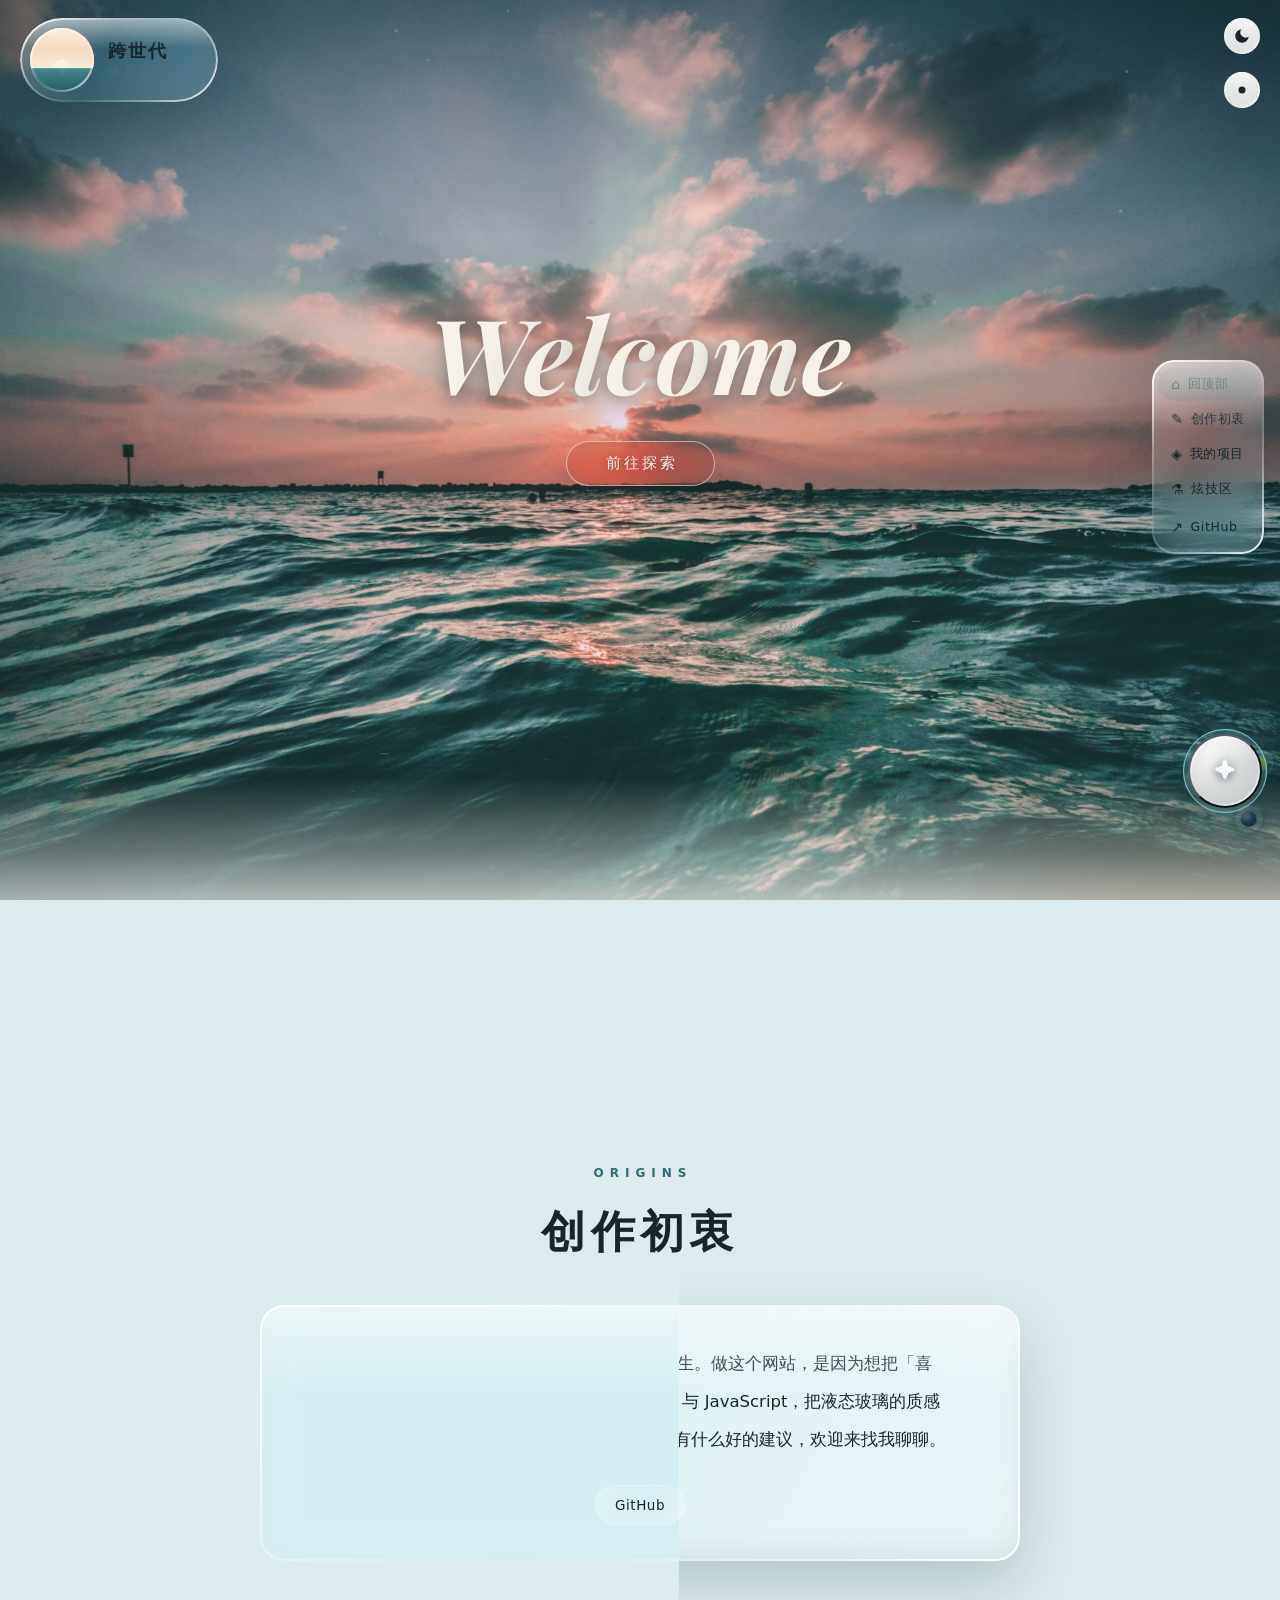
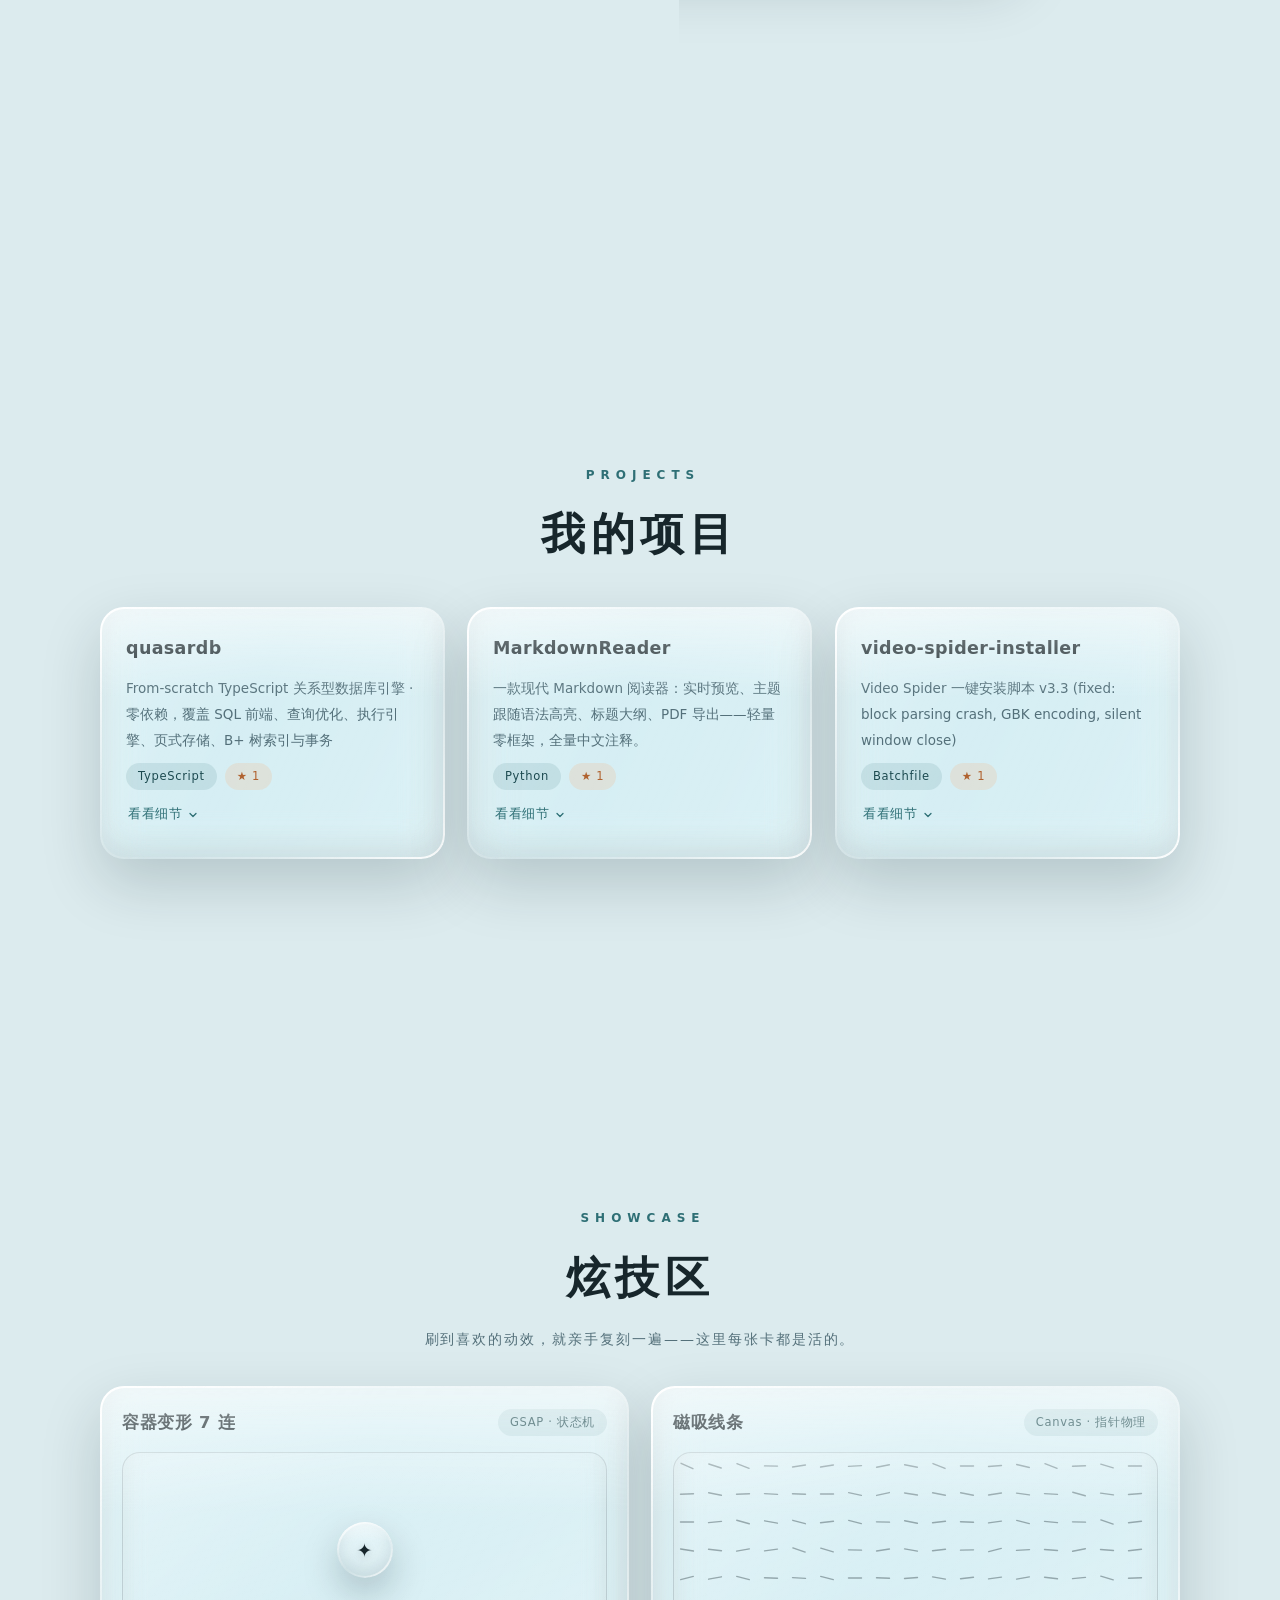
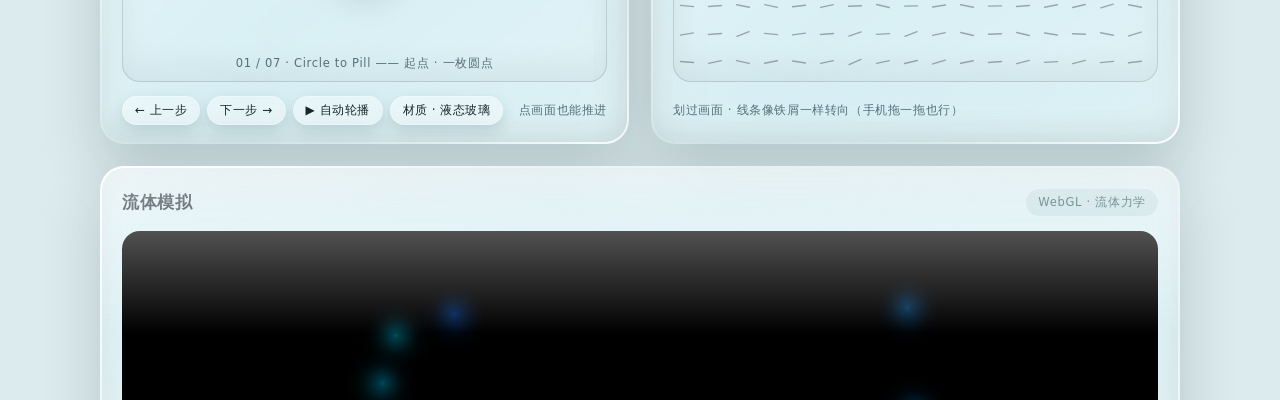
==== commit 527a2bbe: "fix: 滚动提示退役+卫星轨道同心化+补回欢迎词样式（v20261114） - 滚动提示整体退役：「前往探索」完全覆盖其功能（元素/逻辑/文案/样式/孤儿 keyframes） - 卫星轨道同心化：" ====
--- a/index.html
+++ b/index.html
@@ -8,8 +8,10 @@
   <!-- 相对路径基准：适配 GitHub Pages 子路径部署 -->
   <base href="./">
   <title>跨世代 · Liquid Glass</title>
-  <link rel="stylesheet" href="css/style.css?v=20261110">
-  <link rel="stylesheet" href="css/showcase.css?v=20261110">
+  <link rel="preload" href="assets/vendor/fonts/playfair-latin-700-italic.woff2" as="font"
+        type="font/woff2" crossorigin>
+  <link rel="stylesheet" href="css/style.css?v=20261114">
+  <link rel="stylesheet" href="css/showcase.css?v=20261114">
 </head>
 <body>
 
@@ -119,14 +121,6 @@
         <button class="hero-cta magnetic" id="hero-cta" type="button">前往探索</button>
       </div>
 
-      <!-- 滚动提示 -->
-      <button class="scroll-hint glass-chip" id="scroll-hint" type="button">
-        <span id="scroll-hint-text"></span>
-        <svg viewBox="0 0 24 24" width="14" height="14" aria-hidden="true">
-          <path d="M4 9l8 8 8-8" fill="none" stroke="currentColor"
-                stroke-width="2.4" stroke-linecap="round" stroke-linejoin="round"/>
-        </svg>
-      </button>
     </section>
 
     <!-- ===== 第二屏：创作初衷 ===== -->
@@ -296,9 +290,9 @@
   </main>
 
   <script src="assets/vendor/gsap.min.js"></script>
-  <script src="js/config.js?v=20261110"></script>
-  <script src="js/main.js?v=20261110"></script>
-  <script src="js/showcase.js?v=20261110"></script>
-  <script src="js/showcase-gl.js?v=20261110"></script>
+  <script src="js/config.js?v=20261114"></script>
+  <script src="js/main.js?v=20261114"></script>
+  <script src="js/showcase.js?v=20261114"></script>
+  <script src="js/showcase-gl.js?v=20261114"></script>
 </body>
 </html>
--- a/css/style.css
+++ b/css/style.css
@@ -407,33 +407,21 @@
 .orb::before { padding: 1.6px; }   /* 外缘折射细环稍粗，玻璃感更强 */
 
 /* 滚动提示 */
-.scroll-hint {
-  position: absolute;
-  left: 50%;
-  bottom: 34px;
-  transform: translateX(-50%);
-  z-index: 3;
-  display: flex;
-  align-items: center;
-  gap: 8px;
-  color: var(--ink);
-  cursor: pointer;
-  border: none;
-  font-family: inherit;
-  transition: transform 0.35s var(--spring), box-shadow 0.35s var(--out);
-  animation: hintIn 1s var(--out) 0.9s backwards;
-}
-.scroll-hint:hover { transform: translateX(-50%) translateY(-3px); }
-.scroll-hint svg { animation: nudge 1.8s ease-in-out infinite; }
-
 /* ---------- 首屏欢迎词：加粗逐字打出 + 前往探索 ----------
-   给空旷首屏一句开场白：粗体 Welcome 逐字敲出、光标闪烁收尾，
-   「前往探索」玻璃按钮随后浮起。pointer-events 全关，按钮单独开 */
+   给空旷首屏一句开场白。pointer-events 全关，按钮单独开 */
+/* Playfair Display Italic：Welcome 的西文展示衬线（自托管 23KB latin 子集） */
+@font-face {
+  font-family: 'Playfair Display';
+  font-style: italic;
+  font-weight: 700;
+  font-display: swap;
+  src: url('../assets/vendor/fonts/playfair-latin-700-italic.woff2') format('woff2');
+}
 .hero-welcome {
   position: absolute;
   left: 0;
   right: 0;
-  top: 33%;                    /* 天空段居中：避开身份栏与底部提示 */
+  top: 33%;                    /* 天空段居中：避开身份栏与底部区域 */
   display: flex;
   flex-direction: column;
   align-items: center;
@@ -443,50 +431,42 @@
 }
 .welcome-line {
   margin: 0;
-  min-height: 1.2em;           /* 打字前先占位，逐字出现不引起跳动 */
-  font-size: clamp(52px, 10vw, 96px);
-  font-weight: 800;
-  letter-spacing: 0.02em;
-  line-height: 1.08;
-}
-/* 液态玻璃字：青→白→桃金渐变嵌进笔画（全站同一组颜色），
-   每个字母落定 = 模糊聚焦 + 上浮，打完一道光泽从左至右扫过词面 */
+  min-height: 1.15em;          /* 打字前先占位，逐字出现不引起跳动 */
+  font-family: 'Playfair Display', Georgia, 'Times New Roman', serif;
+  font-style: italic;
+  font-weight: 700;
+  font-size: clamp(58px, 11vw, 104px);
+  letter-spacing: 0.01em;
+  line-height: 1.05;
+  color: #f6f2e9;              /* 素象牙白：高级感靠字形与留白，不靠彩虹渐变 */
+  text-shadow:
+    0 2px 14px rgba(8, 32, 40, 0.35),
+    0 8px 48px rgba(8, 32, 40, 0.45),
+    0 0 70px rgba(143, 208, 213, 0.14);
+}
 .welcome-line .wc {
-  display: inline-block;
-  background: linear-gradient(105deg, #d8eef2 0%, #a8d8dc 30%, #f4d3b2 55%, #ffffff 78%, #cfe9ec 100%);
-  background-size: 220% 100%;
-  background-position: 0% 0;
-  -webkit-background-clip: text;
-  background-clip: text;
-  color: transparent;
+  display: inline;             /* 行内排布：保住衬线体的字距与连排 */
   opacity: 0;
-  transform: translateY(18px);
-  filter: blur(12px) drop-shadow(0 6px 24px rgba(8, 32, 40, 0.45));
-  transition: opacity 0.5s var(--out), transform 0.65s var(--spring), filter 0.5s var(--out);
+  filter: blur(9px);
+  transition: opacity 0.55s var(--out), filter 0.55s var(--out);
 }
 .welcome-line .wc.on {
   opacity: 1;
-  transform: none;
-  filter: blur(0) drop-shadow(0 6px 24px rgba(8, 32, 40, 0.5)) drop-shadow(0 0 26px rgba(143, 208, 213, 0.22));
-}
-.welcome-line.done .wc { animation: wordSheen 1.2s var(--out) forwards; }
-@keyframes wordSheen {
-  from { background-position: 0% 0; }
-  to   { background-position: 100% 0; }
+  filter: blur(0);
 }
 .welcome-caret {
   display: inline-block;
   width: 2px;
-  height: 0.82em;
-  margin-left: 8px;
+  height: 0.78em;
+  margin-left: 10px;
   border-radius: 1px;
-  background: linear-gradient(180deg, #bfe3e6, #f4d3b2);
-  box-shadow: 0 0 12px rgba(143, 208, 213, 0.8);
-  vertical-align: -0.06em;
+  background: linear-gradient(180deg, #f6f2e9, #d8b89a);
+  box-shadow: 0 0 12px rgba(246, 242, 233, 0.65);
+  vertical-align: -0.04em;
   animation: caretBlink 1.1s var(--out) infinite;
 }
 .welcome-caret.off { opacity: 0; transition: opacity 0.5s var(--out); animation: none; }
-@keyframes caretBlink { 50% { opacity: 0.12; } }   /* 平滑呼吸，不是硬切 */
+@keyframes caretBlink { 50% { opacity: 0.1; } }   /* 平滑呼吸，不是硬切 */
 .hero-cta {
   pointer-events: auto;
   cursor: pointer;
@@ -494,24 +474,22 @@
   font-size: 15px;
   letter-spacing: 0.2em;
   text-indent: 0.2em;          /* 视觉居中：抵消末字距 */
-  color: #fff;
-  text-shadow: 0 1px 8px rgba(8, 32, 40, 0.45);
-  padding: 13px 34px;
-  border: none;
+  color: rgba(255, 255, 255, 0.94);
+  text-shadow: 0 1px 8px rgba(8, 32, 40, 0.4);
+  padding: 12px 36px;
+  border: 1px solid rgba(255, 255, 255, 0.5);
   border-radius: 999px;
-  /* 烟黑玻璃：日落强光区也能站稳（白玻璃在此会被太阳洗掉） */
-  background-image: linear-gradient(115deg, rgba(23, 38, 43, 0.44), rgba(23, 38, 43, 0.26) 45%, rgba(23, 38, 43, 0.4));
+  /* 幽灵细边按钮：比实底胶囊更轻更贵 */
+  background: rgba(23, 38, 43, 0.16);
   -webkit-backdrop-filter: blur(14px) saturate(160%);
   backdrop-filter: blur(14px) saturate(160%);
-  box-shadow:
-    inset 0 0 0 1px rgba(255, 255, 255, 0.3),
-    0 14px 34px rgba(8, 32, 40, 0.34);
+  box-shadow: 0 12px 30px rgba(8, 32, 40, 0.22);
   opacity: 0;
   transform: translateY(14px);
   transition: opacity 0.5s var(--out), transform 0.5s var(--spring), scale 0.3s var(--spring), box-shadow 0.3s var(--out);
 }
 .hero-cta.on { opacity: 1; transform: none; }
-.hero-cta:hover { scale: 1.04; box-shadow: inset 0 0 0 1px rgba(255,255,255,.55), 0 18px 42px rgba(8,32,40,.36); }
+.hero-cta:hover { scale: 1.03; background: rgba(23, 38, 43, 0.3); border-color: rgba(255, 255, 255, 0.75); }
 .hero-cta:active { scale: 0.97; }
 
 /* ---------- ⑥ 头像（身份栏内）与自我介绍展开 ---------- */
@@ -1089,7 +1067,7 @@
   margin: -17px 0 0 -17px;     /* 中心对齐到 translate 落点 */
   border-radius: 50%;
   display: block;
-  z-index: 853;                /* 珠子(850 锚点)之前；转到背后由 JS 降到 845 */
+  z-index: 853;                /* 恒在珠子之前：圆轨道恒在球外，无遮挡换位 */
   cursor: pointer;
   user-select: none;
   -webkit-user-select: none;
@@ -1236,14 +1214,9 @@
   from { opacity: 0; transform: translateY(-14px); }
   to   { opacity: 1; transform: none; }
 }
-@keyframes hintIn {
-  /* 滚动提示专用入场：携带居中位移，结束后释放 transform 交还悬停态 */
-  from { opacity: 0; transform: translate(-50%, -14px); }
-  to   { opacity: 1; transform: translate(-50%, 0); }
-}
-@keyframes nudge {
-  0%, 100% { transform: translateY(0); }
-  50%      { transform: translateY(5px); }
+
+}
+
 }
 @keyframes shimmer {
   from { background-position: 200% 0; }
@@ -1253,13 +1226,13 @@
 /* ---------- ⑭ 无障碍：减弱动态 ---------- */
 @media (prefers-reduced-motion: reduce) {
   html { scroll-behavior: auto; scroll-snap-type: y proximity; }
-  .hero-bg img, .orb, .page-aurora i, .page-flow::after, .scroll-hint svg { animation: none; }
+  .hero-bg img, .orb, .page-aurora i, .page-flow::after { animation: none; }
   .orb-anchor .orb-c { animation: none; }
   .dock { animation: none; transition: none; }
   .orb-halo::before, .orb-halo::after { animation: none; opacity: 0.4; }
 
   .hero-fx { display: none; }
-  .reveal, .identity, .scroll-hint {
+  .reveal, .identity {
     animation: none;
     opacity: 1;
     transform: none;
@@ -1268,13 +1241,7 @@
   /* 欢迎词：减速动效下不打字，直接完整呈现 */
   .hero-cta { opacity: 1; transform: none; }
   .welcome-caret { display: none; }
-  .welcome-line .wc {
-    opacity: 1;
-    transform: none;
-    filter: drop-shadow(0 6px 24px rgba(8, 32, 40, 0.5));
-    transition: none;
-  }
-  .welcome-line.done .wc { animation: none; }
+  .welcome-line .wc { opacity: 1; filter: blur(0); transition: none; }
 }
 
 /* ---------- ⑮ 响应式 ---------- */
@@ -1319,7 +1286,6 @@
   .top-controls > * + * { margin-top: 14px; }
 
   /* 滚动提示：底部安全区 */
-  .scroll-hint { font-size: 12px; padding: 6px 15px; }
 
   .creation-panel { padding: 30px 24px 28px; }
   .big-text { font-size: 15px; line-height: 2.15; }
@@ -1342,10 +1308,7 @@
   .dock-txt { display: none; }   /* 小屏只留图标 */
   .dock-ico { font-size: 17px; }
   /* 滚动提示 / 页脚：抬到 dock 上方，互不重叠 */
-  .scroll-hint { bottom: calc(62px + env(safe-area-inset-bottom, 0px)); }
   /* 首访贴士（一次性，initDock 驱动）：一句话讲清珠子和图标是干嘛的 */
-  .scroll-hint { transition: transform 0.35s var(--spring), box-shadow 0.35s var(--out), opacity 0.3s var(--out); }
-  body.dock-hint-on .scroll-hint { opacity: 0; }
   .dock.dock-hint::after {
     content: '玻璃珠是项目入口 · 下方图标直达各屏';
     position: absolute;
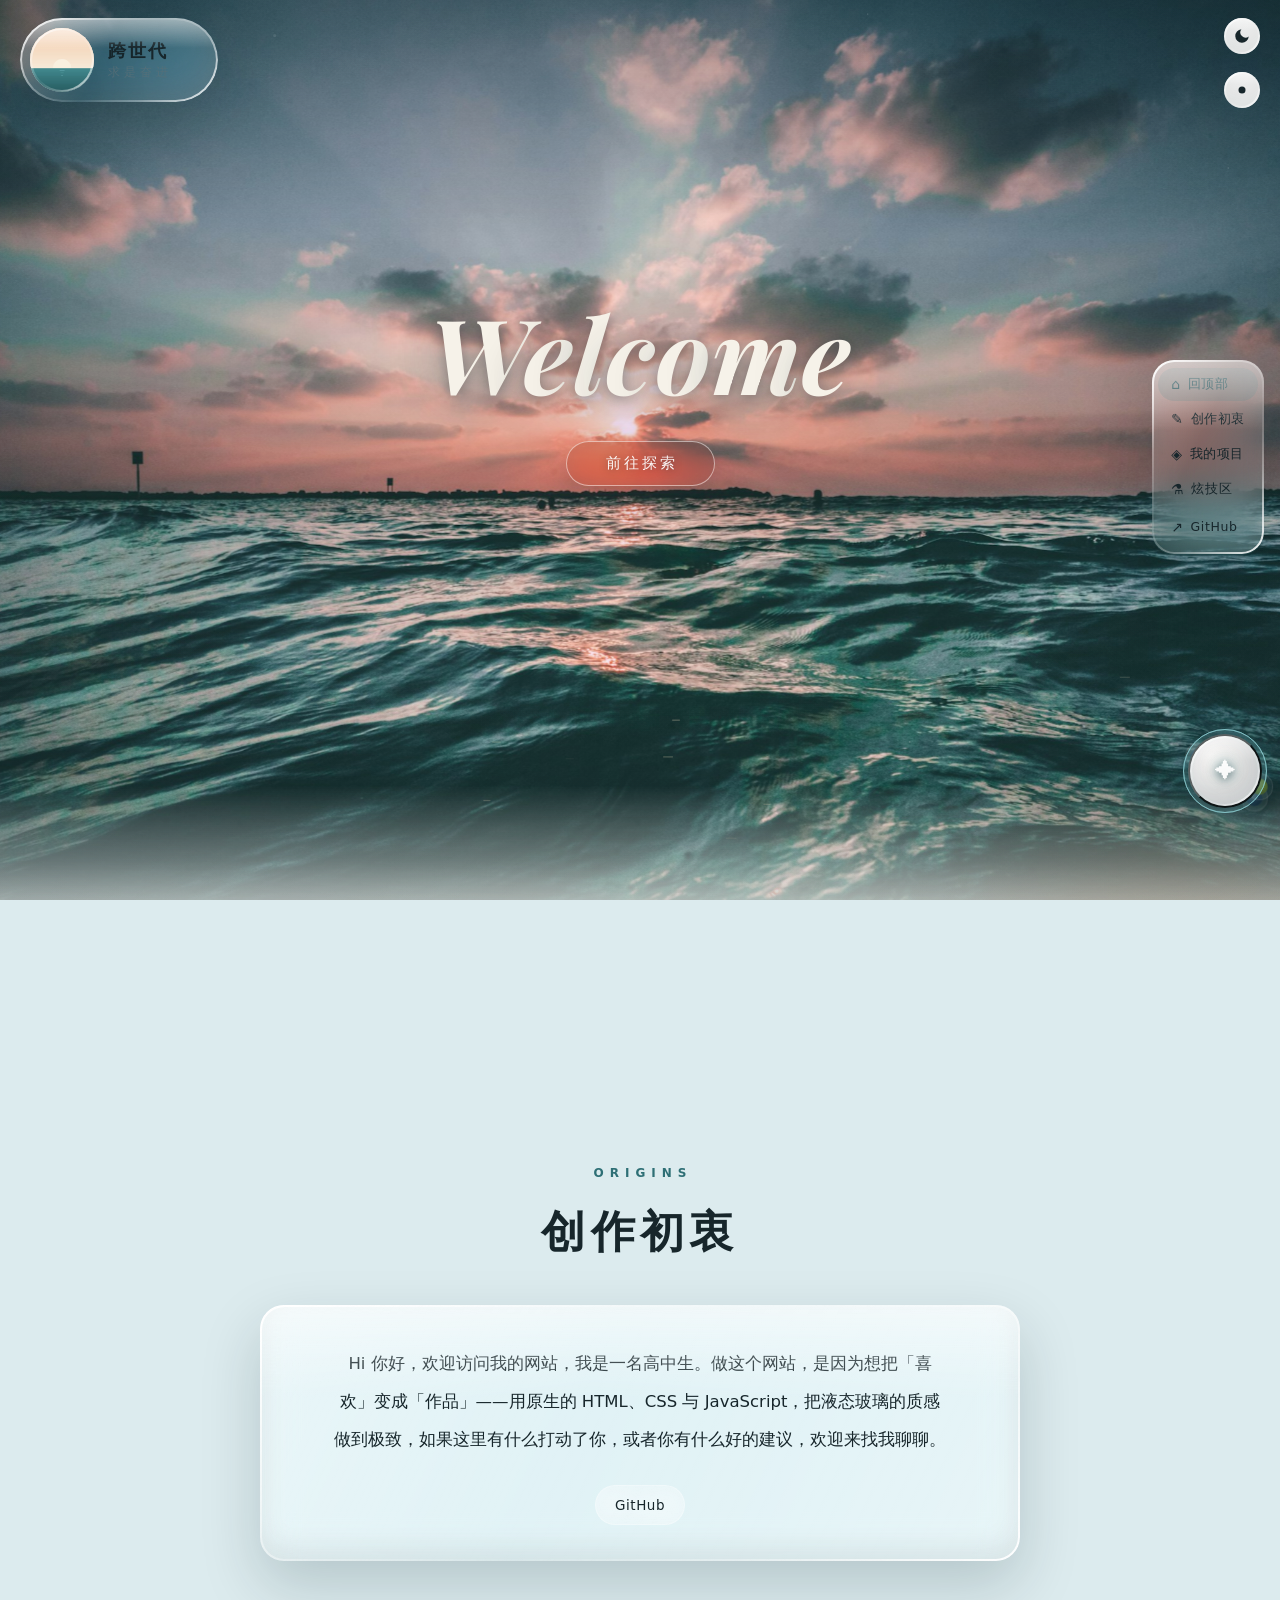
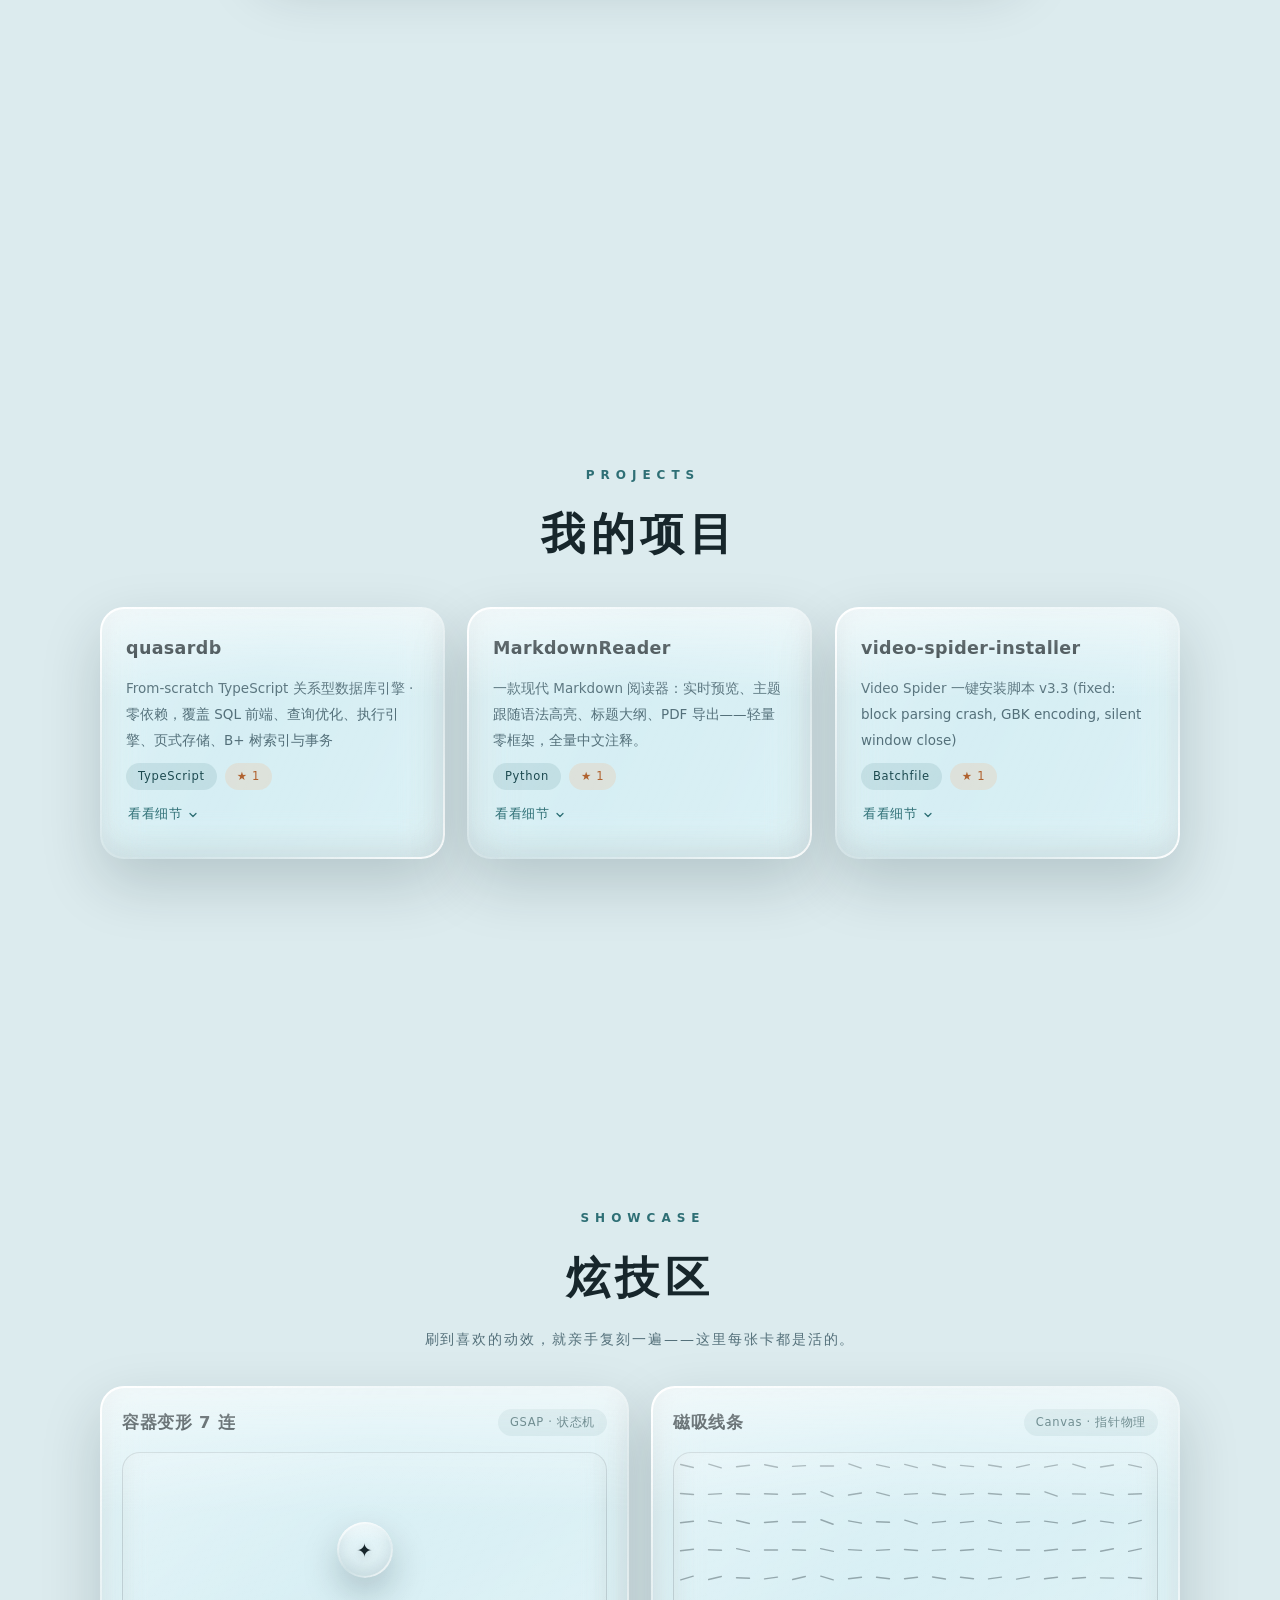
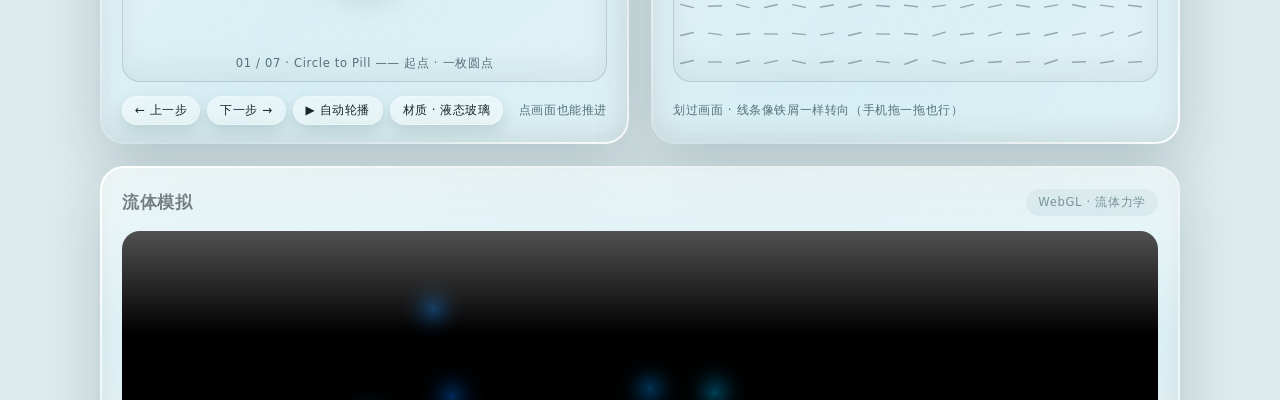
==== commit ae3b7eaa: "fix: 手机端炫技区回归文档流，修嵌套滚动陷阱（v20261115） - 手机端第四屏不再是 100svh 定高内滚容器：内容自然撑高跟页面一起滚（单一滚动上下文），修复「炫技区与项目区断开、内滚抢" ====
--- a/index.html
+++ b/index.html
@@ -10,8 +10,8 @@
   <title>跨世代 · Liquid Glass</title>
   <link rel="preload" href="assets/vendor/fonts/playfair-latin-700-italic.woff2" as="font"
         type="font/woff2" crossorigin>
-  <link rel="stylesheet" href="css/style.css?v=20261114">
-  <link rel="stylesheet" href="css/showcase.css?v=20261114">
+  <link rel="stylesheet" href="css/style.css?v=20261115">
+  <link rel="stylesheet" href="css/showcase.css?v=20261115">
 </head>
 <body>
 
@@ -290,9 +290,9 @@
   </main>
 
   <script src="assets/vendor/gsap.min.js"></script>
-  <script src="js/config.js?v=20261114"></script>
-  <script src="js/main.js?v=20261114"></script>
-  <script src="js/showcase.js?v=20261114"></script>
-  <script src="js/showcase-gl.js?v=20261114"></script>
+  <script src="js/config.js?v=20261115"></script>
+  <script src="js/main.js?v=20261115"></script>
+  <script src="js/showcase.js?v=20261115"></script>
+  <script src="js/showcase-gl.js?v=20261115"></script>
 </body>
 </html>
--- a/css/style.css
+++ b/css/style.css
@@ -1209,14 +1209,6 @@
 @keyframes flowDrift {
   from { transform: translate3d(-6%, -4%, 0); }
   to   { transform: translate3d(6%, 4%, 0); }
-}
-@keyframes fadeDown {
-  from { opacity: 0; transform: translateY(-14px); }
-  to   { opacity: 1; transform: none; }
-}
-
-}
-
 }
 @keyframes shimmer {
   from { background-position: 200% 0; }
--- a/css/showcase.css
+++ b/css/showcase.css
@@ -315,6 +315,14 @@
   .m-group { transition: none; }
 }
 @media (max-width: 760px) {
+  /* 手机端炫技区回归文档流：定高内滚 + 页面吸附 proximity 会形成
+     嵌套滚动陷阱（内滚抢滚动，页面与炫技区「接不上、可乱滑」）。
+     内容自然撑高跟页面一起滚，单一滚动上下文才跟手 */
+  .s-showcase {
+    height: auto;
+    min-height: 100svh;
+    overflow-y: visible;
+  }
   .show-grid { gap: 16px; }
   .show-card { padding: 18px 16px 15px; }
   .show-sub { font-size: 12.5px; letter-spacing: 0.08em; }
